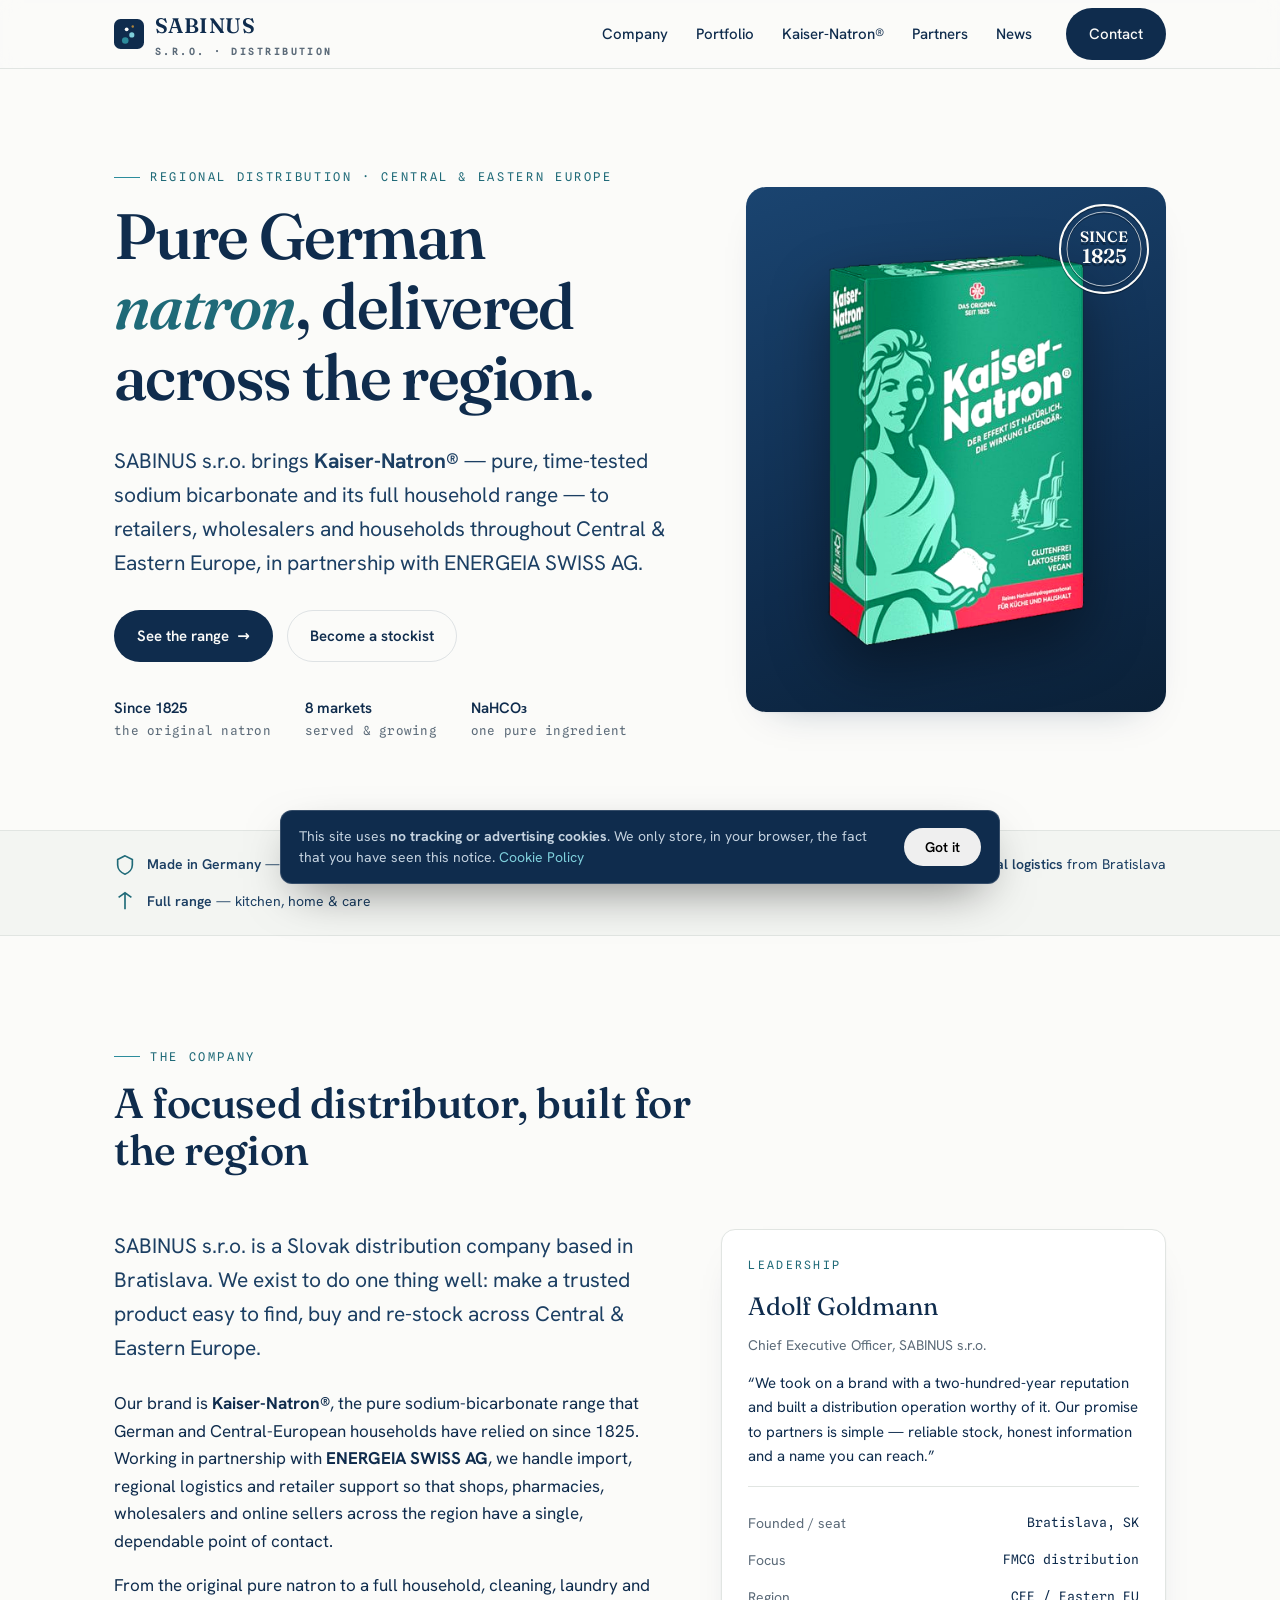
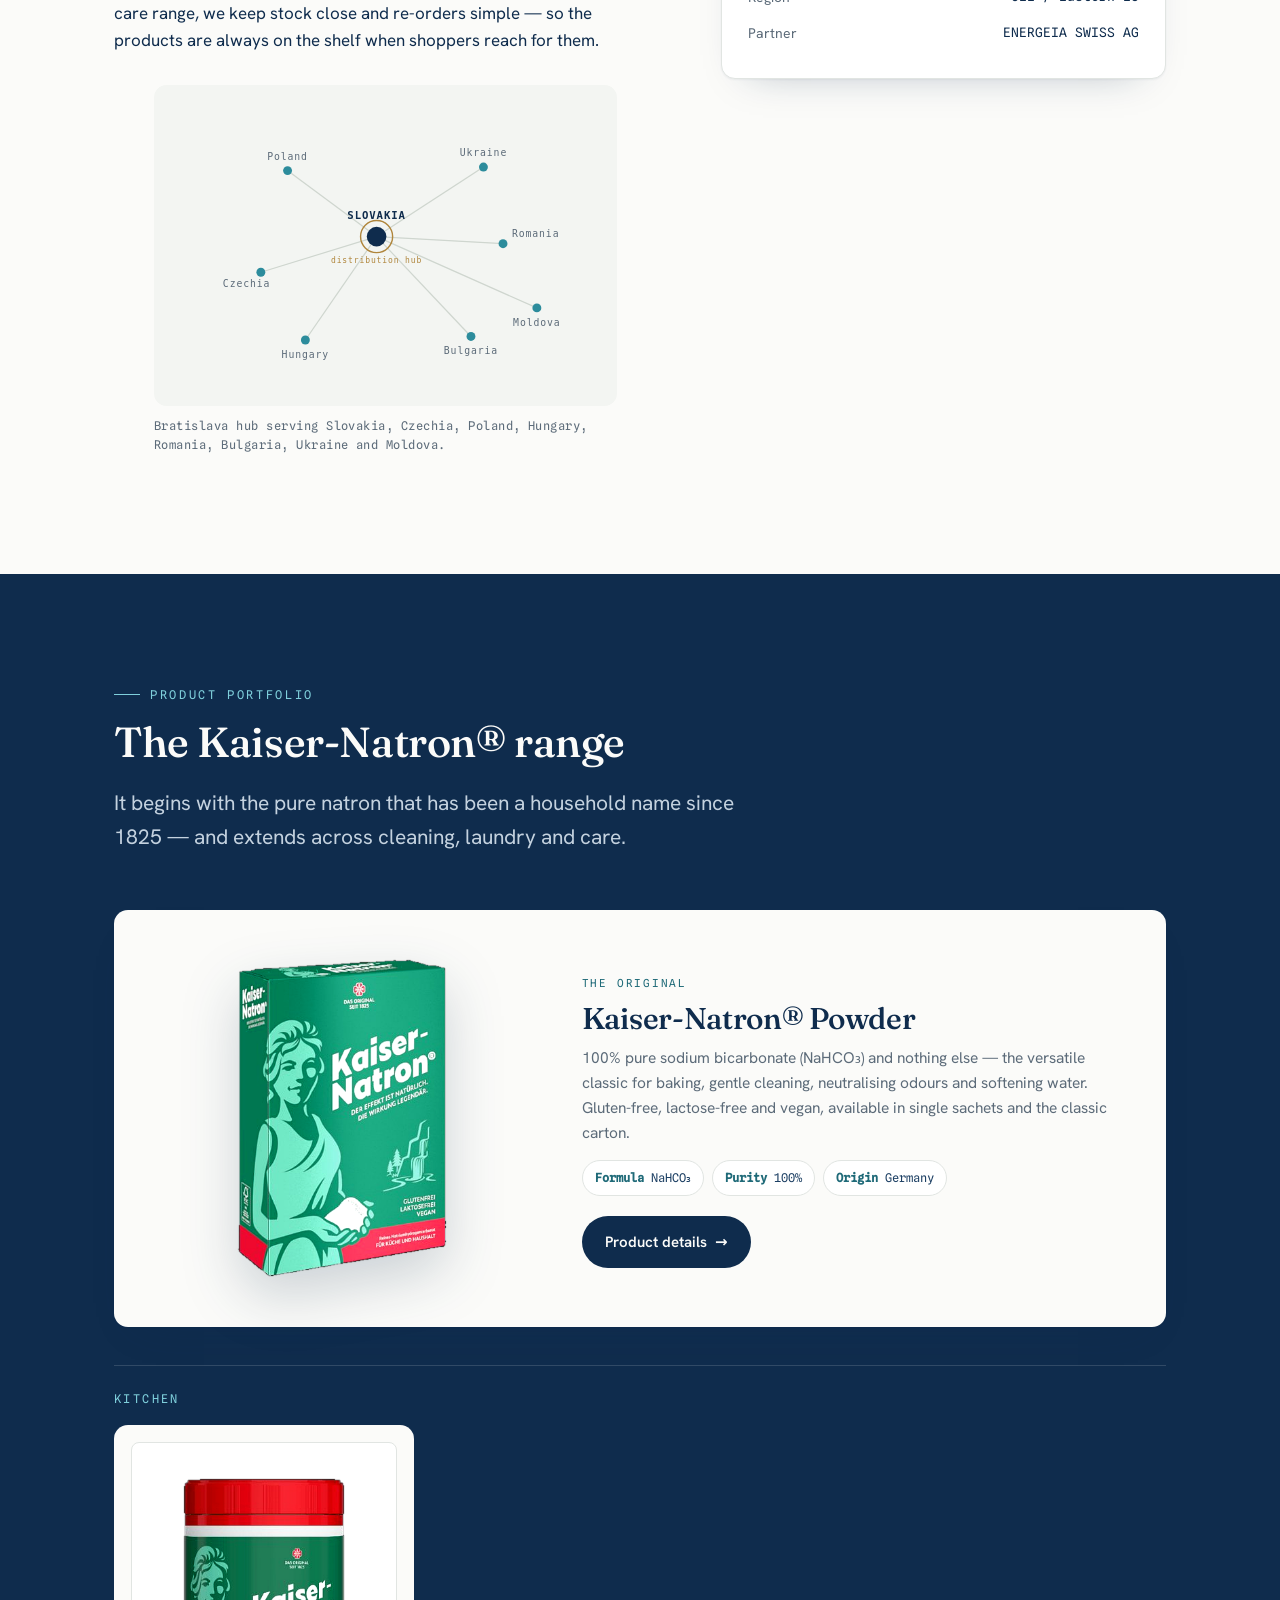
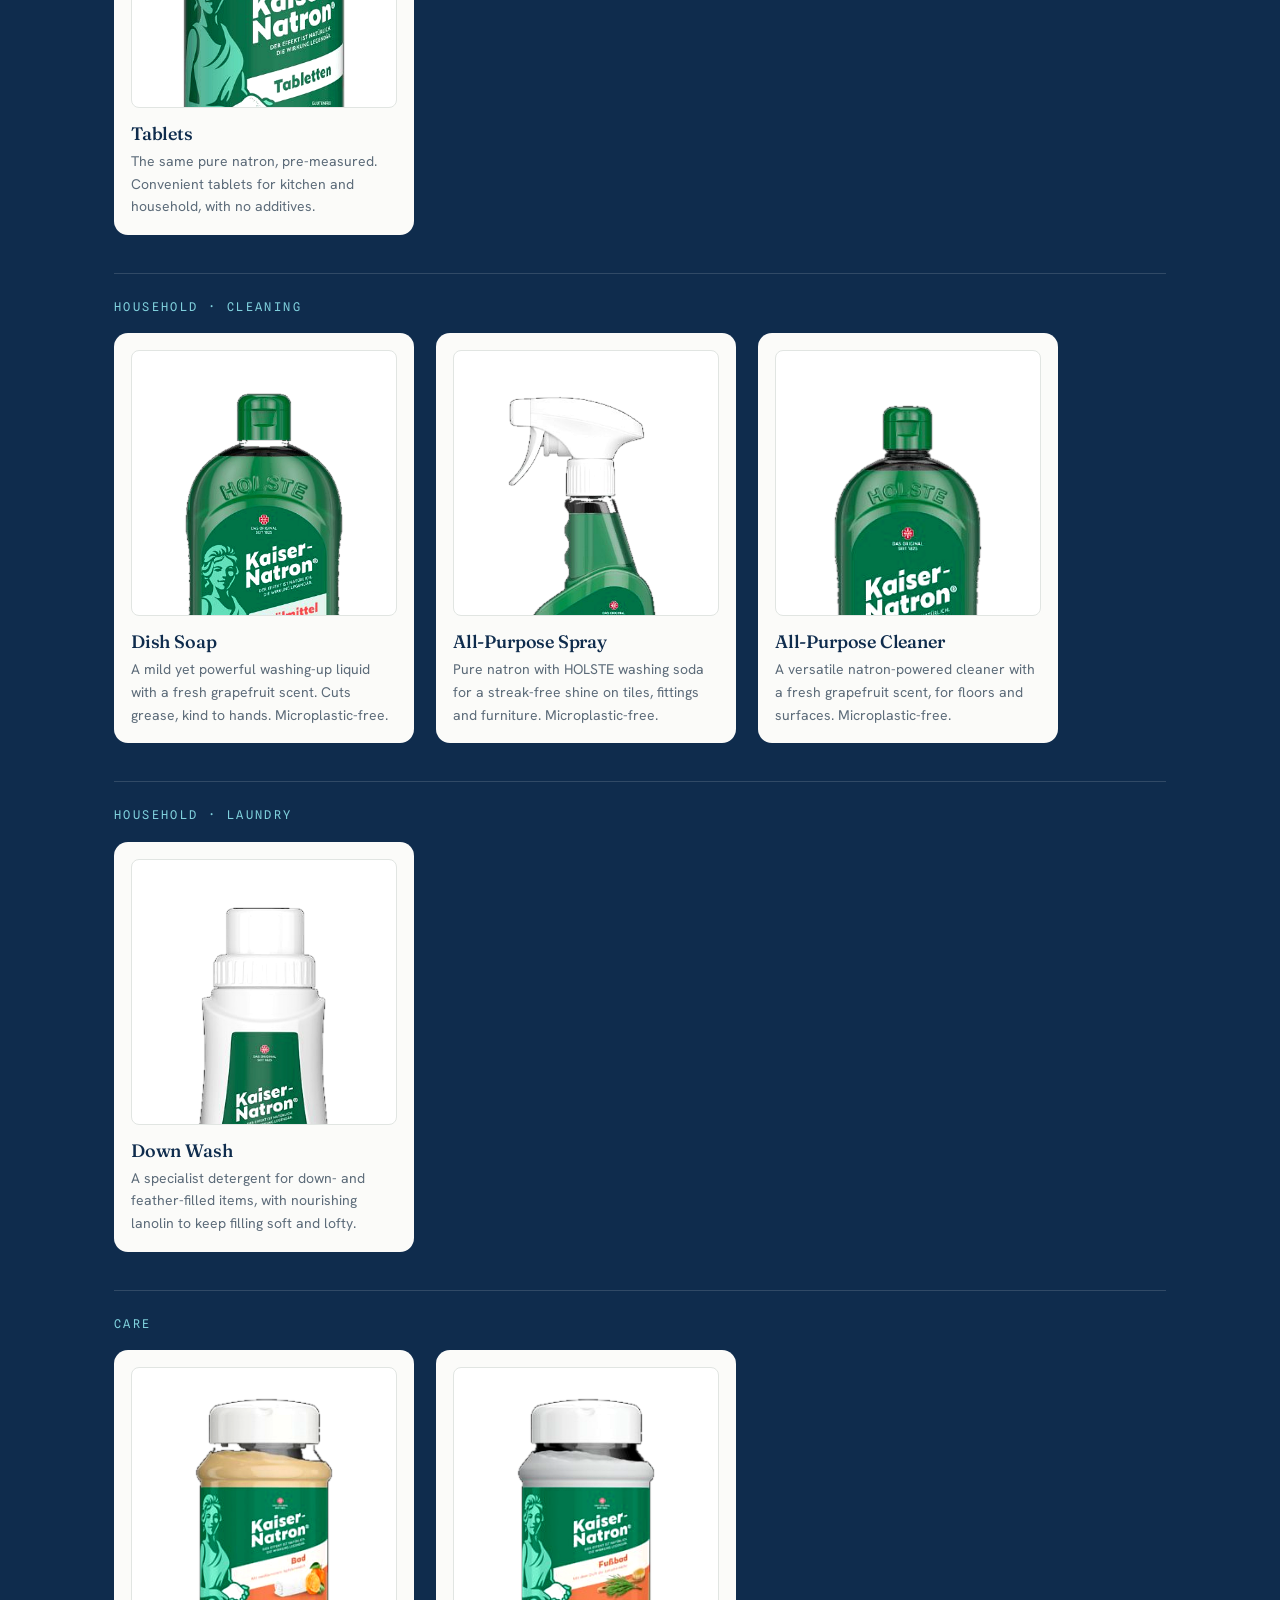
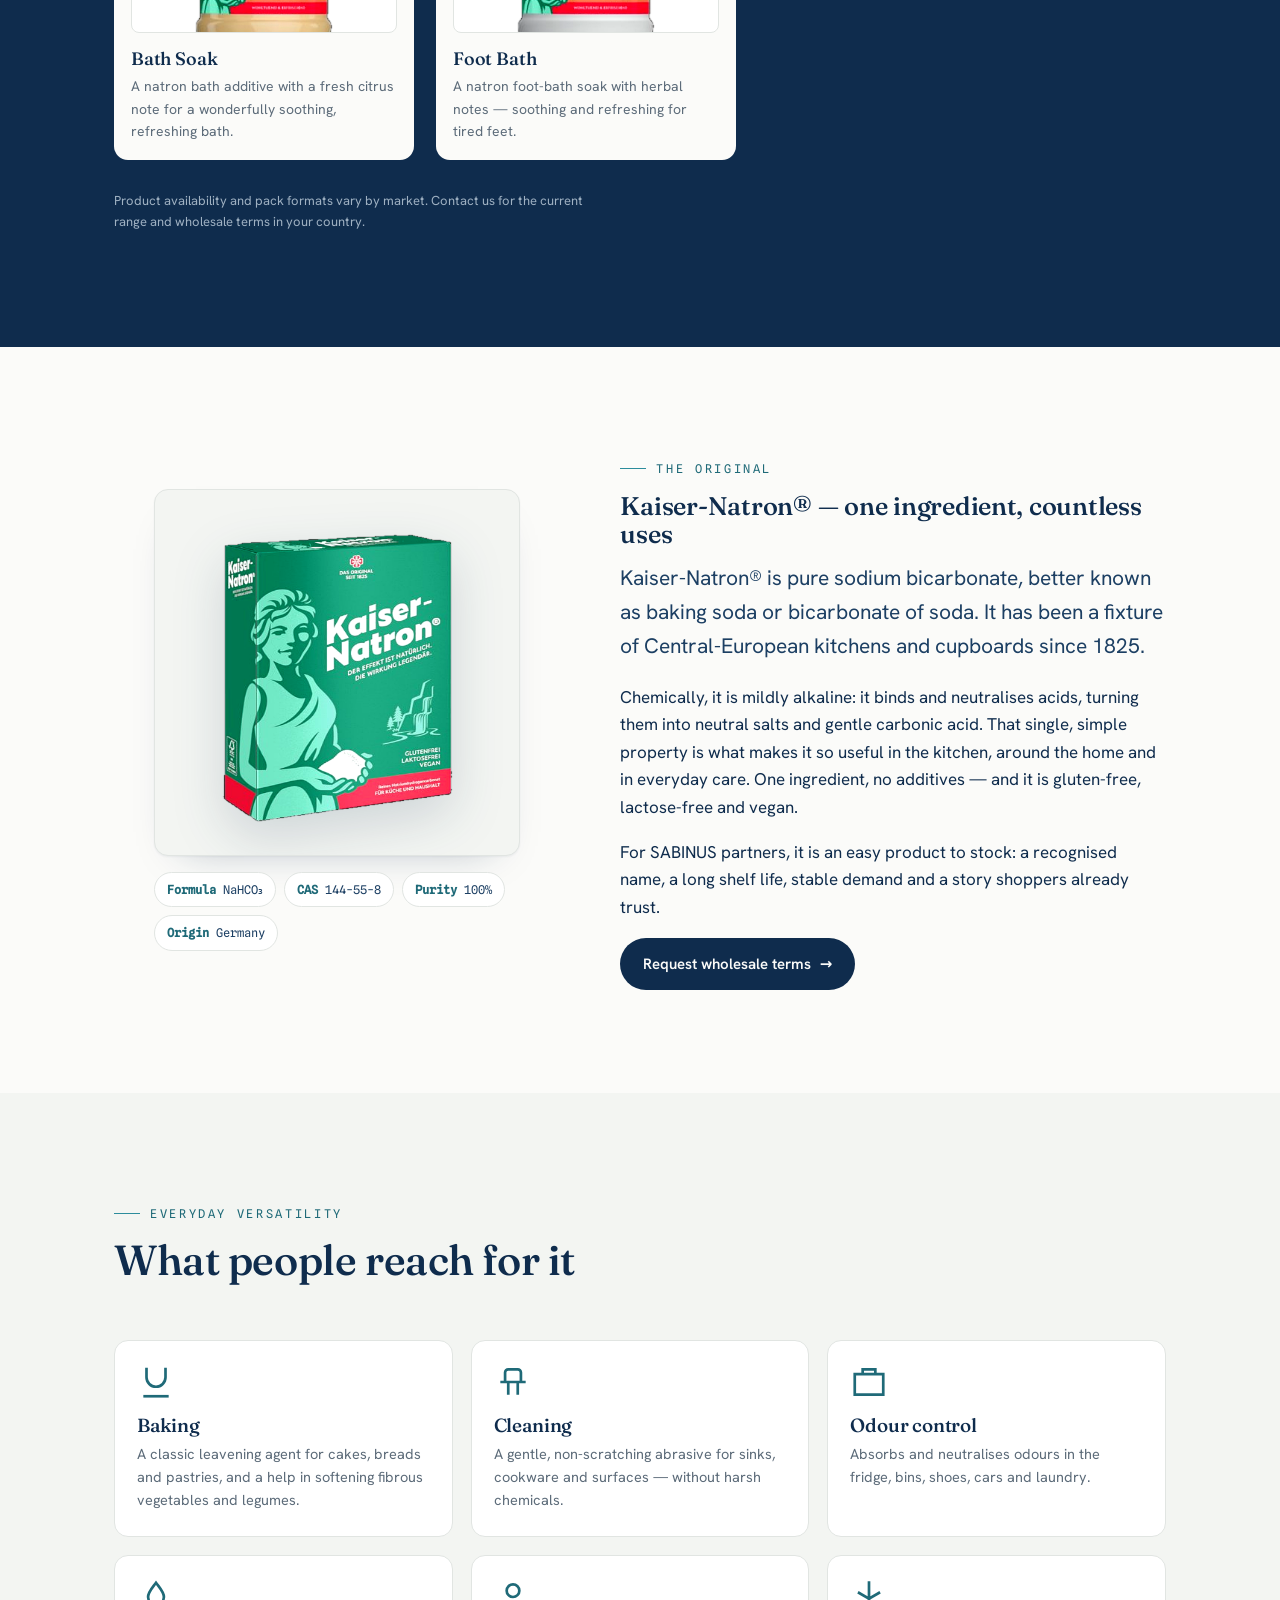
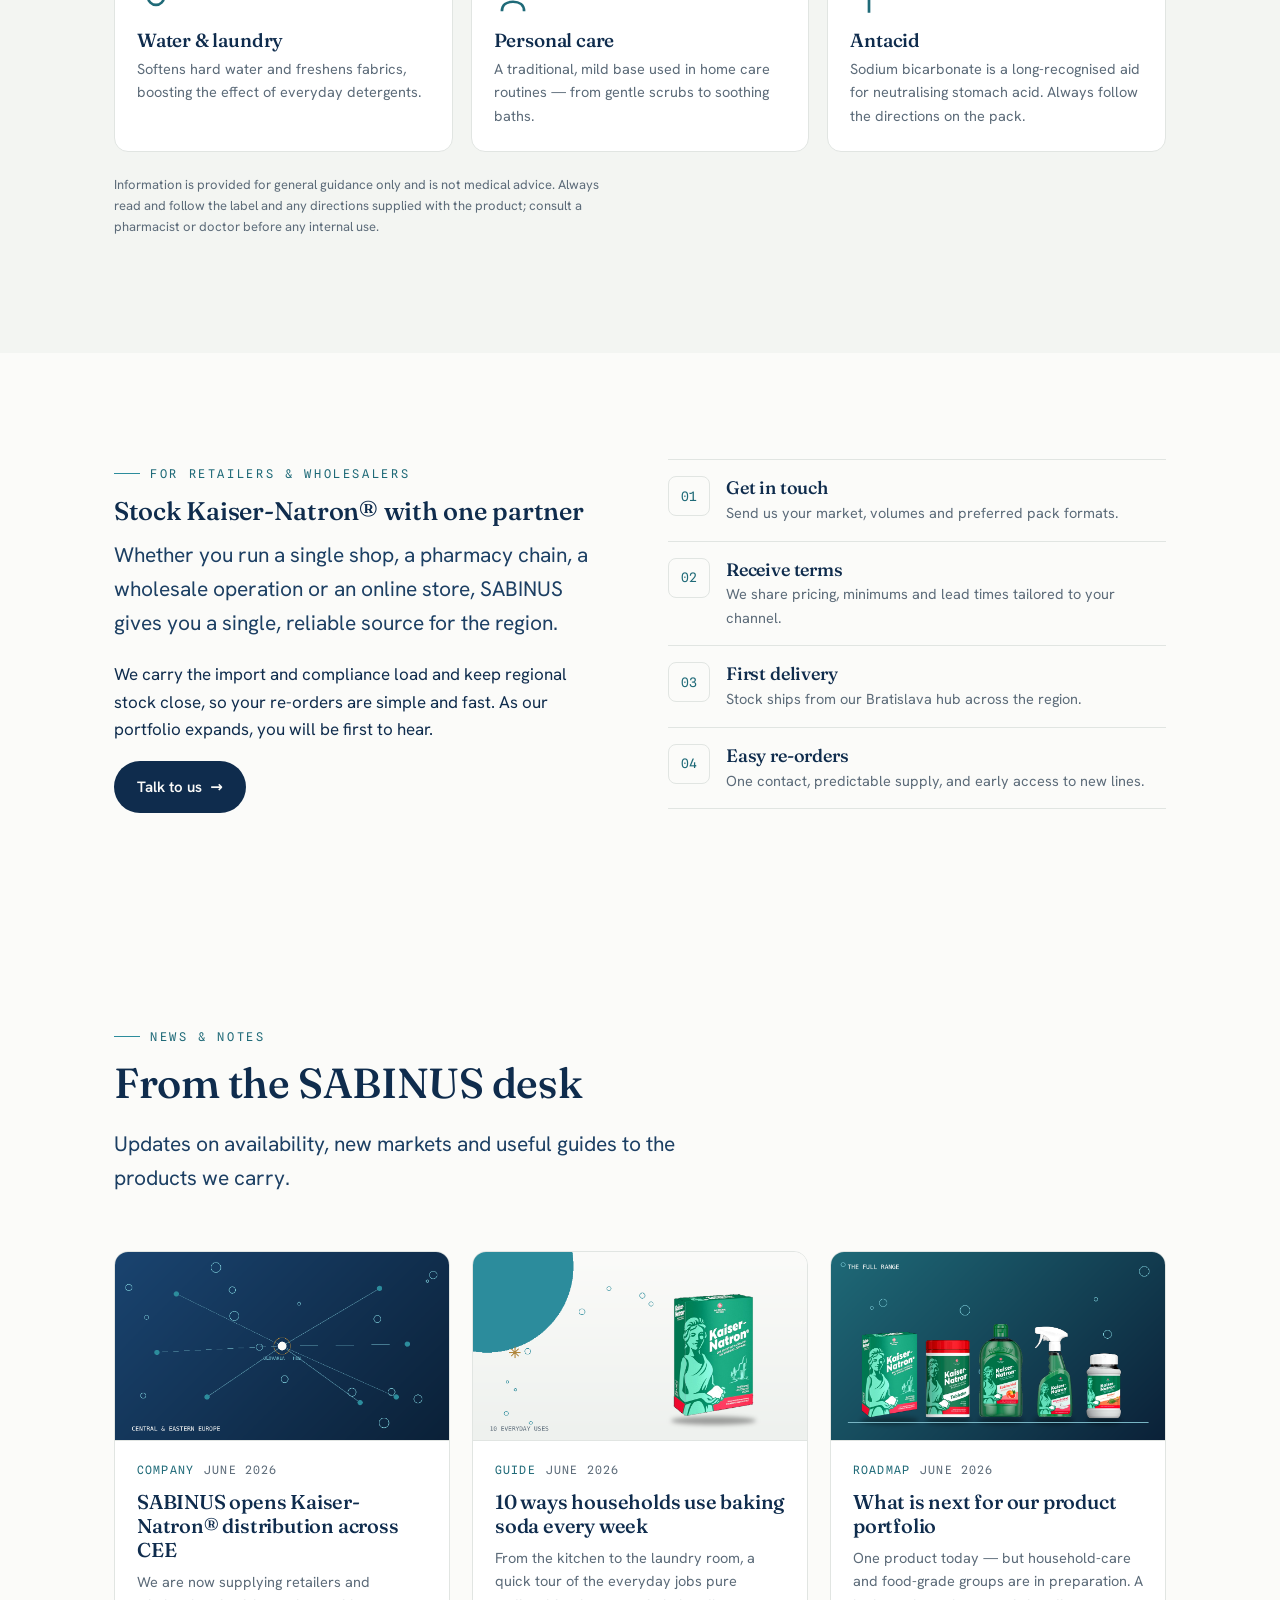
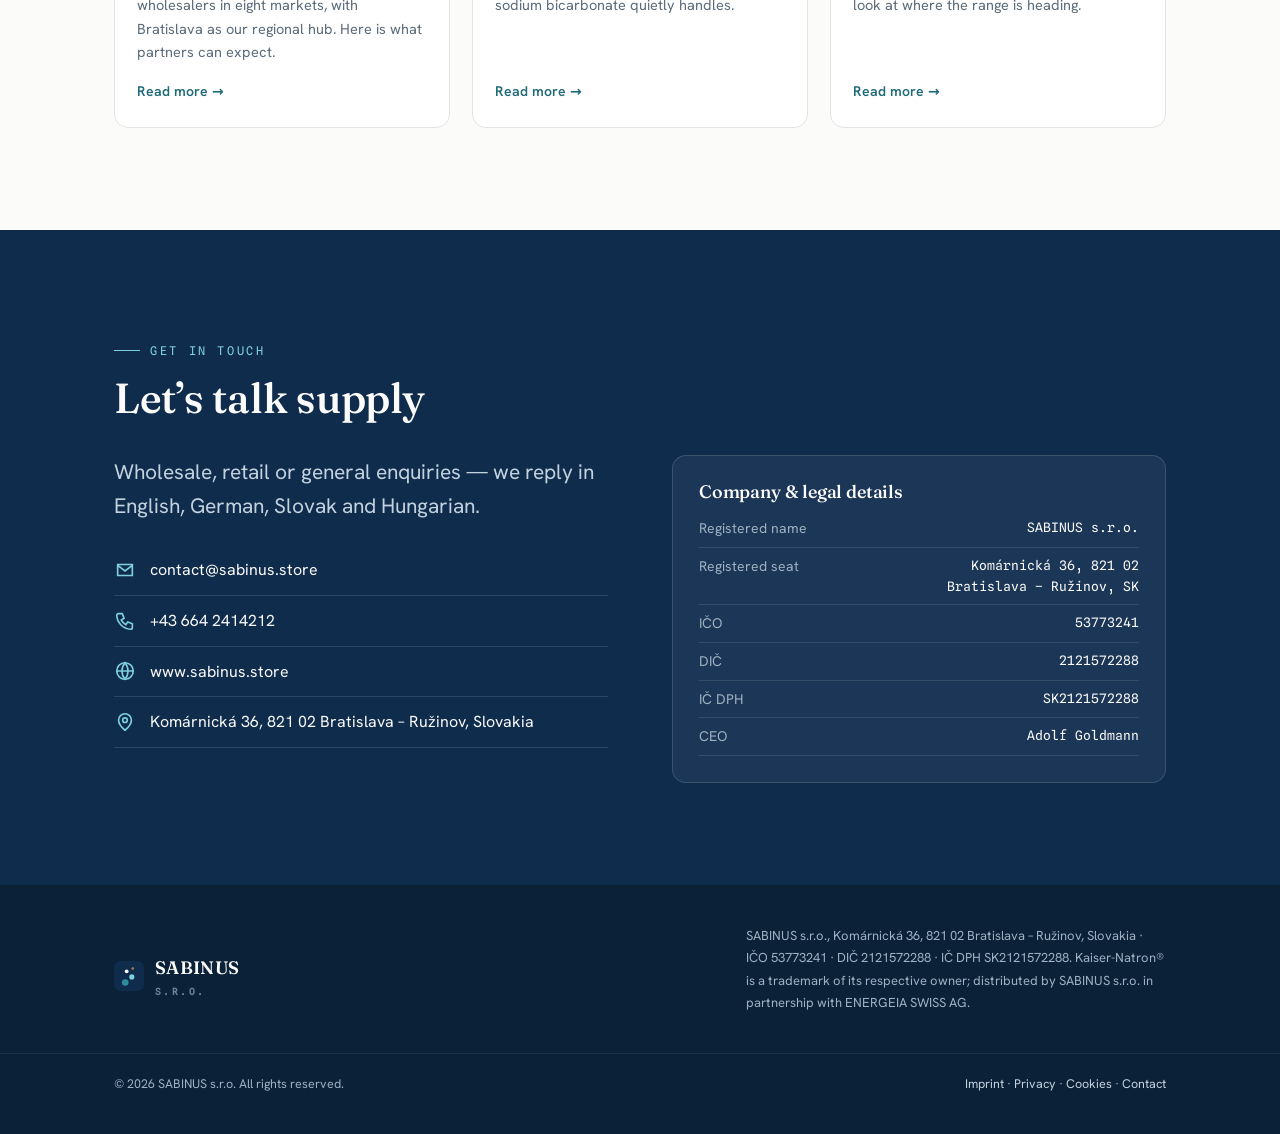
==== index.html @ 4380f875 "Add files via upload három eredeti, márkahű borító, mind 16:9-es, a ti palettátokkal és a jogtiszta " ====
<!DOCTYPE html>
<html lang="en">
<head>
  <meta charset="UTF-8" />
  <meta name="viewport" content="width=device-width, initial-scale=1.0" />

  <!-- ============ PRIMARY SEO ============ -->
  <title>SABINUS s.r.o. — Kaiser-Natron® Distributor for Central &amp; Eastern Europe</title>
  <meta name="description" content="SABINUS s.r.o. is the Central & Eastern European distributor of Kaiser-Natron® — pure German sodium bicarbonate (baking soda) and the full household, cleaning, laundry and care range. In partnership with ENERGEIA SWISS AG. Wholesale and retail enquiries welcome." />
  <meta name="keywords" content="Kaiser-Natron, Kaiser Natron, sodium bicarbonate, baking soda distributor, natron Slovakia, SABINUS, Kaiser Natron Europe, bicarbonate wholesale, natron Eastern Europe, HOLSTE" />
  <meta name="author" content="SABINUS s.r.o." />
  <meta name="robots" content="index, follow" />
  <link rel="canonical" href="https://www.sabinus.store/" />
  <meta name="theme-color" content="#0F2C4D" />

  <!-- ============ OPEN GRAPH / SOCIAL ============ -->
  <meta property="og:type" content="website" />
  <meta property="og:site_name" content="SABINUS s.r.o." />
  <meta property="og:title" content="SABINUS — Kaiser-Natron® Distribution for Central &amp; Eastern Europe" />
  <meta property="og:description" content="Pure German sodium bicarbonate, delivered across the region. Wholesale & retail enquiries welcome." />
  <meta property="og:url" content="https://www.sabinus.store/" />
  <meta property="og:image" content="https://www.sabinus.store/assets/img/og-image.png" />
  <meta property="og:image:width" content="1200" />
  <meta property="og:image:height" content="630" />
  <meta property="og:locale" content="en" />
  <meta name="twitter:card" content="summary_large_image" />
  <meta name="twitter:title" content="SABINUS — Kaiser-Natron® Distribution" />
  <meta name="twitter:description" content="Pure German sodium bicarbonate, delivered across Central & Eastern Europe." />
  <meta name="twitter:image" content="https://www.sabinus.store/assets/img/og-image.png" />

  <!-- ============ ICONS / FONTS (self-hosted — no third-party requests) ============ -->
  <link rel="icon" type="image/svg+xml" href="assets/img/favicon.svg" />
  <link rel="stylesheet" href="assets/css/fonts.css" />
  <link rel="stylesheet" href="assets/css/styles.css" />

  <!-- ============ STRUCTURED DATA ============ -->
  <script type="application/ld+json">
  {
    "@context": "https://schema.org",
    "@graph": [
      {
        "@type": "Organization",
        "@id": "https://www.sabinus.store/#org",
        "name": "SABINUS s.r.o.",
        "url": "https://www.sabinus.store/",
        "logo": "https://www.sabinus.store/assets/img/favicon.svg",
        "image": "https://www.sabinus.store/assets/img/og-image.png",
        "description": "Central & Eastern European distributor of Kaiser-Natron® pure sodium bicarbonate, in partnership with ENERGEIA SWISS AG.",
        "email": "contact@sabinus.store",
        "telephone": "+43 664 2414212",
        "vatID": "SK2121572288",
        "taxID": "2121572288",
        "identifier": { "@type": "PropertyValue", "name": "IČO", "value": "53773241" },
        "address": {
          "@type": "PostalAddress",
          "streetAddress": "Komárnická 36",
          "addressLocality": "Bratislava – Ružinov",
          "postalCode": "821 02",
          "addressCountry": "SK"
        },
        "founder": { "@type": "Person", "name": "Adolf Goldmann", "jobTitle": "Chief Executive Officer" },
        "areaServed": ["SK","CZ","PL","HU","RO","BG","UA","MD"]
      },
      {
        "@type": "WebSite",
        "@id": "https://www.sabinus.store/#website",
        "url": "https://www.sabinus.store/",
        "name": "SABINUS s.r.o.",
        "inLanguage": "en",
        "publisher": { "@id": "https://www.sabinus.store/#org" }
      },
      {
        "@type": "Product",
        "name": "Kaiser-Natron® — Pure Sodium Bicarbonate",
        "brand": { "@type": "Brand", "name": "Kaiser-Natron" },
        "category": "Sodium bicarbonate / baking soda",
        "material": "Sodium bicarbonate (NaHCO₃)",
        "countryOfOrigin": "DE",
        "description": "Pure sodium bicarbonate (baking soda) — a versatile household, baking, cleaning and personal-care ingredient, made in Germany and distributed across Central & Eastern Europe by SABINUS s.r.o.",
        "manufacturer": { "@type": "Organization", "name": "Arnold Holste Wwe. GmbH & Co. KG" }
      }
    ]
  }
  </script>
</head>

<body>
  <!-- ===================== HEADER ===================== -->
  <header class="site-header">
    <div class="wrap nav">
      <a class="brand" href="#top" aria-label="SABINUS home">
        <img class="mark" src="assets/img/favicon.svg" alt="" width="30" height="30" />
        <span>SABINUS<small>s.r.o. · distribution</small></span>
      </a>
      <button class="nav-toggle" aria-expanded="false" aria-controls="menu" aria-label="Open menu">
        <svg viewBox="0 0 24 24" fill="none" stroke-width="2" stroke-linecap="round"><path d="M3 6h18M3 12h18M3 18h18"/></svg>
      </button>
      <ul class="nav-links" id="menu">
        <li><a href="#company">Company</a></li>
        <li><a href="#portfolio">Portfolio</a></li>
        <li><a href="#product">Kaiser-Natron®</a></li>
        <li><a href="#partner">Partners</a></li>
        <li><a href="#news">News</a></li>
        <li class="nav-cta"><a class="btn btn-primary" href="#contact">Contact</a></li>
      </ul>
    </div>
  </header>

  <main id="top">
    <!-- ===================== HERO ===================== -->
    <section class="hero">
      <div class="wrap">
        <div class="hero-copy reveal">
          <p class="eyebrow">Regional distribution · Central &amp; Eastern Europe</p>
          <h1>Pure German <em>natron</em>, delivered across the region.</h1>
          <p class="lede">SABINUS s.r.o. brings <strong>Kaiser-Natron®</strong> — pure, time-tested sodium bicarbonate and its full household range — to retailers, wholesalers and households throughout Central &amp; Eastern Europe, in partnership with ENERGEIA SWISS AG.</p>
          <div class="hero-actions">
            <a class="btn btn-primary" href="#portfolio">See the range <span class="arr">→</span></a>
            <a class="btn btn-ghost" href="#partner">Become a stockist</a>
          </div>
          <div class="hero-meta">
            <div><b>Since 1825</b>the original natron</div>
            <div><b>8 markets</b>served &amp; growing</div>
            <div><b>NaHCO₃</b>one pure ingredient</div>
          </div>
        </div>

        <div class="hero-visual reveal">
          <div class="hero-card">
            <div class="bubbles" aria-hidden="true"></div>
            <img class="product-svg" src="assets/img/products/powder-box.png" alt="Kaiser-Natron® pure sodium bicarbonate powder carton" />
            <svg class="hero-seal" viewBox="0 0 92 92" aria-hidden="true">
              <!-- recessed shadow layer for an embossed look -->
              <g transform="translate(0,1.5)" opacity=".5">
                <circle cx="46" cy="46" r="44" fill="none" stroke="#06182b" stroke-width="2"/>
                <circle cx="46" cy="46" r="37" fill="none" stroke="#06182b" stroke-width="1"/>
                <text x="46" y="40" text-anchor="middle" font-family="Fraunces, serif" font-weight="600" font-size="15" fill="#06182b">SINCE</text>
                <text x="46" y="61" text-anchor="middle" font-family="Fraunces, serif" font-weight="600" font-size="20" fill="#06182b">1825</text>
              </g>
              <!-- raised white face -->
              <g>
                <circle cx="46" cy="46" r="44" fill="none" stroke="#FBFBF9" stroke-width="2"/>
                <circle cx="46" cy="46" r="37" fill="none" stroke="#FBFBF9" stroke-width="1" opacity=".7"/>
                <text x="46" y="38.5" text-anchor="middle" font-family="Fraunces, serif" font-weight="600" font-size="15" fill="#FBFBF9">SINCE</text>
                <text x="46" y="59.5" text-anchor="middle" font-family="Fraunces, serif" font-weight="600" font-size="20" fill="#FBFBF9">1825</text>
              </g>
            </svg>
          </div>
        </div>
      </div>
    </section>

    <!-- ===================== TRUST STRIP ===================== -->
    <section class="trust">
      <div class="wrap">
        <div class="item"><svg viewBox="0 0 24 24" fill="none" stroke="currentColor" stroke-width="1.8"><path d="M12 2 4 6v6c0 4.4 3.4 8.5 8 10 4.6-1.5 8-5.6 8-10V6l-8-4Z"/></svg><span><b>Made in Germany</b> — pure sodium bicarbonate</span></div>
        <div class="item"><svg viewBox="0 0 24 24" fill="none" stroke="currentColor" stroke-width="1.8"><circle cx="12" cy="12" r="9"/><path d="M8 12l3 3 5-6"/></svg><span><b>ENERGEIA SWISS AG</b> partner</span></div>
        <div class="item"><svg viewBox="0 0 24 24" fill="none" stroke="currentColor" stroke-width="1.8"><path d="M3 7h13l4 4v6h-3"/><circle cx="7" cy="18" r="2"/><circle cx="17" cy="18" r="2"/></svg><span><b>Regional logistics</b> from Bratislava</span></div>
        <div class="item"><svg viewBox="0 0 24 24" fill="none" stroke="currentColor" stroke-width="1.8"><path d="M12 3v18M5 8l7-5 7 5"/></svg><span><b>Full range</b> — kitchen, home &amp; care</span></div>
      </div>
    </section>

    <!-- ===================== COMPANY ===================== -->
    <section class="section about" id="company">
      <div class="wrap">
        <div class="sec-head reveal">
          <p class="eyebrow">The company</p>
          <h2>A focused distributor, built for the region</h2>
        </div>
        <div class="grid">
          <div class="reveal">
            <p class="lede">SABINUS s.r.o. is a Slovak distribution company based in Bratislava. We exist to do one thing well: make a trusted product easy to find, buy and re-stock across Central &amp; Eastern Europe.</p>
            <p>Our brand is <strong>Kaiser-Natron®</strong>, the pure sodium-bicarbonate range that German and Central-European households have relied on since 1825. Working in partnership with <strong>ENERGEIA SWISS AG</strong>, we handle import, regional logistics and retailer support so that shops, pharmacies, wholesalers and online sellers across the region have a single, dependable point of contact.</p>
            <p>From the original pure natron to a full household, cleaning, laundry and care range, we keep stock close and re-orders simple — so the products are always on the shelf when shoppers reach for them.</p>

            <figure class="region">
              <img src="assets/img/region-map.svg" alt="Distribution network across Central & Eastern Europe with Slovakia as the hub" loading="lazy" />
              <figcaption>Bratislava hub serving Slovakia, Czechia, Poland, Hungary, Romania, Bulgaria, Ukraine and Moldova.</figcaption>
            </figure>
          </div>

          <aside class="ceo-card reveal">
            <p class="role">Leadership</p>
            <p class="name">Adolf Goldmann</p>
            <p class="muted" style="margin-top:-6px;font-size:14px;">Chief Executive Officer, SABINUS s.r.o.</p>
            <p style="font-size:15px;">“We took on a brand with a two-hundred-year reputation and built a distribution operation worthy of it. Our promise to partners is simple — reliable stock, honest information and a name you can reach.”</p>
            <hr />
            <div class="factline"><span>Founded / seat</span><span>Bratislava, SK</span></div>
            <div class="factline"><span>Focus</span><span>FMCG distribution</span></div>
            <div class="factline"><span>Region</span><span>CEE / Eastern EU</span></div>
            <div class="factline"><span>Partner</span><span>ENERGEIA SWISS AG</span></div>
          </aside>
        </div>
      </div>
    </section>

    <!-- ===================== PORTFOLIO ===================== -->
    <section class="section portfolio" id="portfolio">
      <div class="wrap">
        <div class="sec-head reveal">
          <p class="eyebrow">Product portfolio</p>
          <h2>The Kaiser-Natron® range</h2>
          <p class="lede">It begins with the pure natron that has been a household name since 1825 — and extends across cleaning, laundry and care.</p>
        </div>

        <!-- Featured: powder -->
        <article class="feature reveal">
          <div class="feature-img"><img src="assets/img/products/powder-box.png" alt="Kaiser-Natron® pure sodium bicarbonate powder carton" loading="lazy"></div>
          <div class="feature-copy">
            <span class="tag">The original</span>
            <h3>Kaiser-Natron® Powder</h3>
            <p>100% pure sodium bicarbonate (NaHCO₃) and nothing else — the versatile classic for baking, gentle cleaning, neutralising odours and softening water. Gluten-free, lactose-free and vegan, available in single sachets and the classic carton.</p>
            <div class="databar">
              <span class="chip"><b>Formula</b> NaHCO₃</span>
              <span class="chip"><b>Purity</b> 100%</span>
              <span class="chip"><b>Origin</b> Germany</span>
            </div>
            <a class="btn btn-primary" href="#product">Product details <span class="arr">→</span></a>
          </div>
        </article>

        <!-- Category: Kitchen -->
        <div class="cat-head reveal"><span class="cat-label">Kitchen</span></div>
        <div class="cards">
          <article class="pcard live reveal">
            <div class="thumb"><img src="assets/img/products/tablets.png" alt="Kaiser-Natron® Tablets" loading="lazy"></div>
            <h3>Tablets</h3>
            <p>The same pure natron, pre-measured. Convenient tablets for kitchen and household, with no additives.</p>
          </article>
        </div>

        <!-- Category: Cleaning -->
        <div class="cat-head reveal"><span class="cat-label">Household · Cleaning</span></div>
        <div class="cards">
          <article class="pcard live reveal">
            <div class="thumb"><img src="assets/img/products/dish-soap.png" alt="Kaiser-Natron® Dish Soap" loading="lazy"></div>
            <h3>Dish Soap</h3>
            <p>A mild yet powerful washing-up liquid with a fresh grapefruit scent. Cuts grease, kind to hands. Microplastic-free.</p>
          </article>
          <article class="pcard live reveal">
            <div class="thumb"><img src="assets/img/products/all-purpose-spray.png" alt="Kaiser-Natron® All-Purpose Spray" loading="lazy"></div>
            <h3>All-Purpose Spray</h3>
            <p>Pure natron with HOLSTE washing soda for a streak-free shine on tiles, fittings and furniture. Microplastic-free.</p>
          </article>
          <article class="pcard live reveal">
            <div class="thumb"><img src="assets/img/products/all-purpose-cleaner.png" alt="Kaiser-Natron® All-Purpose Cleaner" loading="lazy"></div>
            <h3>All-Purpose Cleaner</h3>
            <p>A versatile natron-powered cleaner with a fresh grapefruit scent, for floors and surfaces. Microplastic-free.</p>
          </article>
        </div>

        <!-- Category: Laundry -->
        <div class="cat-head reveal"><span class="cat-label">Household · Laundry</span></div>
        <div class="cards">
          <article class="pcard live reveal">
            <div class="thumb"><img src="assets/img/products/down-wash.png" alt="Kaiser-Natron® Down Wash" loading="lazy"></div>
            <h3>Down Wash</h3>
            <p>A specialist detergent for down- and feather-filled items, with nourishing lanolin to keep filling soft and lofty.</p>
          </article>
        </div>

        <!-- Category: Care -->
        <div class="cat-head reveal"><span class="cat-label">Care</span></div>
        <div class="cards">
          <article class="pcard live reveal">
            <div class="thumb"><img src="assets/img/products/bath-soak.png" alt="Kaiser-Natron® Bath Soak" loading="lazy"></div>
            <h3>Bath Soak</h3>
            <p>A natron bath additive with a fresh citrus note for a wonderfully soothing, refreshing bath.</p>
          </article>
          <article class="pcard live reveal">
            <div class="thumb"><img src="assets/img/products/foot-bath.png" alt="Kaiser-Natron® Foot Bath" loading="lazy"></div>
            <h3>Foot Bath</h3>
            <p>A natron foot-bath soak with herbal notes — soothing and refreshing for tired feet.</p>
          </article>
        </div>

        <p class="note" style="color:#9fb1c2;margin-top:30px">Product availability and pack formats vary by market. Contact us for the current range and wholesale terms in your country.</p>
      </div>
    </section>

    <!-- ===================== PRODUCT DEEP DIVE ===================== -->
    <section class="section product" id="product">
      <div class="wrap">
        <div class="grid">
          <figure class="product-figure reveal">
            <div class="frame"><img src="assets/img/products/powder-box.png" alt="Kaiser-Natron® pure sodium bicarbonate" loading="lazy" style="width:70%"></div>
            <div class="databar">
              <span class="chip"><b>Formula</b> NaHCO₃</span>
              <span class="chip"><b>CAS</b> 144-55-8</span>
              <span class="chip"><b>Purity</b> 100%</span>
              <span class="chip"><b>Origin</b> Germany</span>
            </div>
          </figure>

          <div class="reveal">
            <p class="eyebrow">The original</p>
            <h2>Kaiser-Natron® — one ingredient, countless uses</h2>
            <p class="lede">Kaiser-Natron® is pure sodium bicarbonate, better known as baking soda or bicarbonate of soda. It has been a fixture of Central-European kitchens and cupboards since 1825.</p>
            <p>Chemically, it is mildly alkaline: it binds and neutralises acids, turning them into neutral salts and gentle carbonic acid. That single, simple property is what makes it so useful in the kitchen, around the home and in everyday care. One ingredient, no additives — and it is gluten-free, lactose-free and vegan.</p>
            <p>For SABINUS partners, it is an easy product to stock: a recognised name, a long shelf life, stable demand and a story shoppers already trust.</p>
            <a class="btn btn-primary" href="#contact">Request wholesale terms <span class="arr">→</span></a>
          </div>
        </div>
      </div>
    </section>

    <!-- ===================== USES ===================== -->
    <section class="section uses">
      <div class="wrap">
        <div class="sec-head reveal">
          <p class="eyebrow">Everyday versatility</p>
          <h2>What people reach for it</h2>
        </div>
        <div class="use-grid">
          <div class="use reveal"><svg class="ico" viewBox="0 0 24 24" fill="none" stroke="currentColor" stroke-width="1.7"><path d="M6 3v6a6 6 0 0 0 12 0V3"/><path d="M4 21h16"/></svg><h3>Baking</h3><p>A classic leavening agent for cakes, breads and pastries, and a help in softening fibrous vegetables and legumes.</p></div>
          <div class="use reveal"><svg class="ico" viewBox="0 0 24 24" fill="none" stroke="currentColor" stroke-width="1.7"><path d="M4 12h16M7 12V6a2 2 0 0 1 2-2h6a2 2 0 0 1 2 2v6M9 12v8M15 12v8"/></svg><h3>Cleaning</h3><p>A gentle, non-scratching abrasive for sinks, cookware and surfaces — without harsh chemicals.</p></div>
          <div class="use reveal"><svg class="ico" viewBox="0 0 24 24" fill="none" stroke="currentColor" stroke-width="1.7"><path d="M3 7h18v13H3zM8 7V4h8v3"/></svg><h3>Odour control</h3><p>Absorbs and neutralises odours in the fridge, bins, shoes, cars and laundry.</p></div>
          <div class="use reveal"><svg class="ico" viewBox="0 0 24 24" fill="none" stroke="currentColor" stroke-width="1.7"><path d="M12 3c3 4 5 6 5 9a5 5 0 0 1-10 0c0-3 2-5 5-9Z"/></svg><h3>Water &amp; laundry</h3><p>Softens hard water and freshens fabrics, boosting the effect of everyday detergents.</p></div>
          <div class="use reveal"><svg class="ico" viewBox="0 0 24 24" fill="none" stroke="currentColor" stroke-width="1.7"><circle cx="12" cy="8" r="4"/><path d="M5 21c0-4 3-6 7-6s7 2 7 6"/></svg><h3>Personal care</h3><p>A traditional, mild base used in home care routines — from gentle scrubs to soothing baths.</p></div>
          <div class="use reveal"><svg class="ico" viewBox="0 0 24 24" fill="none" stroke="currentColor" stroke-width="1.7"><path d="M12 2v20M5 9l7 4 7-4"/></svg><h3>Antacid</h3><p>Sodium bicarbonate is a long-recognised aid for neutralising stomach acid. Always follow the directions on the pack.</p></div>
        </div>
        <p class="note">Information is provided for general guidance only and is not medical advice. Always read and follow the label and any directions supplied with the product; consult a pharmacist or doctor before any internal use.</p>
      </div>
    </section>

    <!-- ===================== PARTNERS / DISTRIBUTION ===================== -->
    <section class="section distrib" id="partner">
      <div class="wrap">
        <div class="grid">
          <div class="reveal">
            <p class="eyebrow">For retailers &amp; wholesalers</p>
            <h2>Stock Kaiser-Natron® with one partner</h2>
            <p class="lede">Whether you run a single shop, a pharmacy chain, a wholesale operation or an online store, SABINUS gives you a single, reliable source for the region.</p>
            <p>We carry the import and compliance load and keep regional stock close, so your re-orders are simple and fast. As our portfolio expands, you will be first to hear.</p>
            <a class="btn btn-primary" href="#contact">Talk to us <span class="arr">→</span></a>
          </div>
          <ol class="steps reveal">
            <li><div><h3>Get in touch</h3><p>Send us your market, volumes and preferred pack formats.</p></div></li>
            <li><div><h3>Receive terms</h3><p>We share pricing, minimums and lead times tailored to your channel.</p></div></li>
            <li><div><h3>First delivery</h3><p>Stock ships from our Bratislava hub across the region.</p></div></li>
            <li><div><h3>Easy re-orders</h3><p>One contact, predictable supply, and early access to new lines.</p></div></li>
          </ol>
        </div>
      </div>
    </section>

    <!-- ===================== NEWS / BLOG ===================== -->
    <section class="section news" id="news">
      <div class="wrap">
        <div class="sec-head reveal">
          <p class="eyebrow">News &amp; notes</p>
          <h2>From the SABINUS desk</h2>
          <p class="lede">Updates on availability, new markets and useful guides to the products we carry.</p>
        </div>
        <div class="news-grid">
          <article class="post reveal">
            <div class="cover"><img src="assets/img/news/news-distribution.png" alt="SABINUS regional distribution network across Central & Eastern Europe" loading="lazy"></div>
            <div class="body">
              <div class="meta"><span class="cat">Company</span><span>June 2026</span></div>
              <h3>SABINUS opens Kaiser-Natron® distribution across CEE</h3>
              <p>We are now supplying retailers and wholesalers in eight markets, with Bratislava as our regional hub. Here is what partners can expect.</p>
              <a class="more" href="#contact">Read more →</a>
            </div>
          </article>
          <article class="post reveal">
            <div class="cover"><img src="assets/img/news/news-uses.png" alt="Kaiser-Natron® pure sodium bicarbonate for everyday household uses" loading="lazy"></div>
            <div class="body">
              <div class="meta"><span class="cat">Guide</span><span>June 2026</span></div>
              <h3>10 ways households use baking soda every week</h3>
              <p>From the kitchen to the laundry room, a quick tour of the everyday jobs pure sodium bicarbonate quietly handles.</p>
              <a class="more" href="#product">Read more →</a>
            </div>
          </article>
          <article class="post reveal">
            <div class="cover"><img src="assets/img/news/news-roadmap.png" alt="The full Kaiser-Natron® product range" loading="lazy"></div>
            <div class="body">
              <div class="meta"><span class="cat">Roadmap</span><span>June 2026</span></div>
              <h3>What is next for our product portfolio</h3>
              <p>One product today — but household-care and food-grade groups are in preparation. A look at where the range is heading.</p>
              <a class="more" href="#portfolio">Read more →</a>
            </div>
          </article>
        </div>
      </div>
    </section>

    <!-- ===================== CONTACT ===================== -->
    <section class="section contact" id="contact">
      <div class="wrap">
        <div class="sec-head reveal" style="margin-bottom:34px">
          <p class="eyebrow">Get in touch</p>
          <h2>Let’s talk supply</h2>
        </div>
        <div class="grid">
          <div class="reveal">
            <p class="lede">Wholesale, retail or general enquiries — we reply in English, German, Slovak and Hungarian.</p>
            <ul class="contact-list">
              <li><svg viewBox="0 0 24 24" fill="none" stroke="currentColor" stroke-width="1.8"><path d="M4 6h16v12H4zM4 7l8 6 8-6"/></svg><a href="mailto:contact@sabinus.store">contact@sabinus.store</a></li>
              <li><svg viewBox="0 0 24 24" fill="none" stroke="currentColor" stroke-width="1.8"><path d="M5 4h4l2 5-3 2a12 12 0 0 0 5 5l2-3 5 2v4a2 2 0 0 1-2 2A16 16 0 0 1 3 6a2 2 0 0 1 2-2Z"/></svg><a href="tel:+436642414212">+43 664 2414212</a></li>
              <li><svg viewBox="0 0 24 24" fill="none" stroke="currentColor" stroke-width="1.8"><circle cx="12" cy="12" r="9"/><path d="M3 12h18M12 3a14 14 0 0 1 0 18 14 14 0 0 1 0-18Z"/></svg><a href="https://www.sabinus.store">www.sabinus.store</a></li>
              <li><svg viewBox="0 0 24 24" fill="none" stroke="currentColor" stroke-width="1.8"><path d="M12 21s7-6 7-11a7 7 0 0 0-14 0c0 5 7 11 7 11Z"/><circle cx="12" cy="10" r="2.5"/></svg><span>Komárnická 36, 821 02 Bratislava – Ružinov, Slovakia</span></li>
            </ul>
          </div>

          <aside class="legal-card reveal">
            <h3>Company &amp; legal details</h3>
            <div class="factline"><span>Registered name</span><span>SABINUS s.r.o.</span></div>
            <div class="factline"><span>Registered seat</span><span>Komárnická 36, 821 02<br>Bratislava – Ružinov, SK</span></div>
            <div class="factline"><span>IČO</span><span>53773241</span></div>
            <div class="factline"><span>DIČ</span><span>2121572288</span></div>
            <div class="factline"><span>IČ DPH</span><span>SK2121572288</span></div>
            <div class="factline"><span>CEO</span><span>Adolf Goldmann</span></div>
          </aside>
        </div>
      </div>
    </section>
  </main>

  <!-- ===================== FOOTER ===================== -->
  <footer class="site-footer">
    <div class="wrap">
      <a class="brand" href="#top"><img class="mark" src="assets/img/favicon.svg" alt="" width="28" height="28"><span>SABINUS<small>s.r.o.</small></span></a>
      <p class="legal">SABINUS s.r.o., Komárnická 36, 821 02 Bratislava – Ružinov, Slovakia · IČO 53773241 · DIČ 2121572288 · IČ DPH SK2121572288. Kaiser-Natron® is a trademark of its respective owner; distributed by SABINUS s.r.o. in partnership with ENERGEIA SWISS AG.</p>
    </div>
    <div class="foot-bottom">
      <div class="wrap">
        <span>© <span id="year">2026</span> SABINUS s.r.o. All rights reserved.</span>
        <span><a href="impressum.html">Imprint</a> · <a href="privacy.html">Privacy</a> · <a href="cookies.html">Cookies</a> · <a href="#contact">Contact</a></span>
      </div>
    </div>
  </footer>

  <script src="assets/js/main.js"></script>
</body>
</html>
---- assets/css/fonts.css ----
/* vietnamese */
@font-face {
  font-family: 'Fraunces';
  font-style: italic;
  font-weight: 400 600;
  font-display: swap;
  src: url(../fonts/kn-font-2.woff2) format('woff2');
  unicode-range: U+0102-0103, U+0110-0111, U+0128-0129, U+0168-0169, U+01A0-01A1, U+01AF-01B0, U+0300-0301, U+0303-0304, U+0308-0309, U+0323, U+0329, U+1EA0-1EF9, U+20AB;
}
/* latin-ext */
@font-face {
  font-family: 'Fraunces';
  font-style: italic;
  font-weight: 400 600;
  font-display: swap;
  src: url(../fonts/kn-font-1.woff2) format('woff2');
  unicode-range: U+0100-02BA, U+02BD-02C5, U+02C7-02CC, U+02CE-02D7, U+02DD-02FF, U+0304, U+0308, U+0329, U+1D00-1DBF, U+1E00-1E9F, U+1EF2-1EFF, U+2020, U+20A0-20AB, U+20AD-20C0, U+2113, U+2C60-2C7F, U+A720-A7FF;
}
/* latin */
@font-face {
  font-family: 'Fraunces';
  font-style: italic;
  font-weight: 400 600;
  font-display: swap;
  src: url(../fonts/kn-font-3.woff2) format('woff2');
  unicode-range: U+0000-00FF, U+0131, U+0152-0153, U+02BB-02BC, U+02C6, U+02DA, U+02DC, U+0304, U+0308, U+0329, U+2000-206F, U+20AC, U+2122, U+2191, U+2193, U+2212, U+2215, U+FEFF, U+FFFD;
}
/* vietnamese */
@font-face {
  font-family: 'Fraunces';
  font-style: normal;
  font-weight: 400 600;
  font-display: swap;
  src: url(../fonts/kn-font-5.woff2) format('woff2');
  unicode-range: U+0102-0103, U+0110-0111, U+0128-0129, U+0168-0169, U+01A0-01A1, U+01AF-01B0, U+0300-0301, U+0303-0304, U+0308-0309, U+0323, U+0329, U+1EA0-1EF9, U+20AB;
}
/* latin-ext */
@font-face {
  font-family: 'Fraunces';
  font-style: normal;
  font-weight: 400 600;
  font-display: swap;
  src: url(../fonts/kn-font-6.woff2) format('woff2');
  unicode-range: U+0100-02BA, U+02BD-02C5, U+02C7-02CC, U+02CE-02D7, U+02DD-02FF, U+0304, U+0308, U+0329, U+1D00-1DBF, U+1E00-1E9F, U+1EF2-1EFF, U+2020, U+20A0-20AB, U+20AD-20C0, U+2113, U+2C60-2C7F, U+A720-A7FF;
}
/* latin */
@font-face {
  font-family: 'Fraunces';
  font-style: normal;
  font-weight: 400 600;
  font-display: swap;
  src: url(../fonts/kn-font-4.woff2) format('woff2');
  unicode-range: U+0000-00FF, U+0131, U+0152-0153, U+02BB-02BC, U+02C6, U+02DA, U+02DC, U+0304, U+0308, U+0329, U+2000-206F, U+20AC, U+2122, U+2191, U+2193, U+2212, U+2215, U+FEFF, U+FFFD;
}
/* cyrillic-ext */
@font-face {
  font-family: 'Hanken Grotesk';
  font-style: normal;
  font-weight: 400;
  font-display: swap;
  src: url(../fonts/kn-font-7.woff2) format('woff2');
  unicode-range: U+0460-052F, U+1C80-1C8A, U+20B4, U+2DE0-2DFF, U+A640-A69F, U+FE2E-FE2F;
}
/* vietnamese */
@font-face {
  font-family: 'Hanken Grotesk';
  font-style: normal;
  font-weight: 400;
  font-display: swap;
  src: url(../fonts/kn-font-8.woff2) format('woff2');
  unicode-range: U+0102-0103, U+0110-0111, U+0128-0129, U+0168-0169, U+01A0-01A1, U+01AF-01B0, U+0300-0301, U+0303-0304, U+0308-0309, U+0323, U+0329, U+1EA0-1EF9, U+20AB;
}
/* latin-ext */
@font-face {
  font-family: 'Hanken Grotesk';
  font-style: normal;
  font-weight: 400;
  font-display: swap;
  src: url(../fonts/kn-font-9.woff2) format('woff2');
  unicode-range: U+0100-02BA, U+02BD-02C5, U+02C7-02CC, U+02CE-02D7, U+02DD-02FF, U+0304, U+0308, U+0329, U+1D00-1DBF, U+1E00-1E9F, U+1EF2-1EFF, U+2020, U+20A0-20AB, U+20AD-20C0, U+2113, U+2C60-2C7F, U+A720-A7FF;
}
/* latin */
@font-face {
  font-family: 'Hanken Grotesk';
  font-style: normal;
  font-weight: 400;
  font-display: swap;
  src: url(../fonts/kn-font-10.woff2) format('woff2');
  unicode-range: U+0000-00FF, U+0131, U+0152-0153, U+02BB-02BC, U+02C6, U+02DA, U+02DC, U+0304, U+0308, U+0329, U+2000-206F, U+20AC, U+2122, U+2191, U+2193, U+2212, U+2215, U+FEFF, U+FFFD;
}
/* cyrillic-ext */
@font-face {
  font-family: 'Hanken Grotesk';
  font-style: normal;
  font-weight: 500;
  font-display: swap;
  src: url(../fonts/kn-font-7.woff2) format('woff2');
  unicode-range: U+0460-052F, U+1C80-1C8A, U+20B4, U+2DE0-2DFF, U+A640-A69F, U+FE2E-FE2F;
}
/* vietnamese */
@font-face {
  font-family: 'Hanken Grotesk';
  font-style: normal;
  font-weight: 500;
  font-display: swap;
  src: url(../fonts/kn-font-8.woff2) format('woff2');
  unicode-range: U+0102-0103, U+0110-0111, U+0128-0129, U+0168-0169, U+01A0-01A1, U+01AF-01B0, U+0300-0301, U+0303-0304, U+0308-0309, U+0323, U+0329, U+1EA0-1EF9, U+20AB;
}
/* latin-ext */
@font-face {
  font-family: 'Hanken Grotesk';
  font-style: normal;
  font-weight: 500;
  font-display: swap;
  src: url(../fonts/kn-font-9.woff2) format('woff2');
  unicode-range: U+0100-02BA, U+02BD-02C5, U+02C7-02CC, U+02CE-02D7, U+02DD-02FF, U+0304, U+0308, U+0329, U+1D00-1DBF, U+1E00-1E9F, U+1EF2-1EFF, U+2020, U+20A0-20AB, U+20AD-20C0, U+2113, U+2C60-2C7F, U+A720-A7FF;
}
/* latin */
@font-face {
  font-family: 'Hanken Grotesk';
  font-style: normal;
  font-weight: 500;
  font-display: swap;
  src: url(../fonts/kn-font-10.woff2) format('woff2');
  unicode-range: U+0000-00FF, U+0131, U+0152-0153, U+02BB-02BC, U+02C6, U+02DA, U+02DC, U+0304, U+0308, U+0329, U+2000-206F, U+20AC, U+2122, U+2191, U+2193, U+2212, U+2215, U+FEFF, U+FFFD;
}
/* cyrillic-ext */
@font-face {
  font-family: 'Hanken Grotesk';
  font-style: normal;
  font-weight: 600;
  font-display: swap;
  src: url(../fonts/kn-font-7.woff2) format('woff2');
  unicode-range: U+0460-052F, U+1C80-1C8A, U+20B4, U+2DE0-2DFF, U+A640-A69F, U+FE2E-FE2F;
}
/* vietnamese */
@font-face {
  font-family: 'Hanken Grotesk';
  font-style: normal;
  font-weight: 600;
  font-display: swap;
  src: url(../fonts/kn-font-8.woff2) format('woff2');
  unicode-range: U+0102-0103, U+0110-0111, U+0128-0129, U+0168-0169, U+01A0-01A1, U+01AF-01B0, U+0300-0301, U+0303-0304, U+0308-0309, U+0323, U+0329, U+1EA0-1EF9, U+20AB;
}
/* latin-ext */
@font-face {
  font-family: 'Hanken Grotesk';
  font-style: normal;
  font-weight: 600;
  font-display: swap;
  src: url(../fonts/kn-font-9.woff2) format('woff2');
  unicode-range: U+0100-02BA, U+02BD-02C5, U+02C7-02CC, U+02CE-02D7, U+02DD-02FF, U+0304, U+0308, U+0329, U+1D00-1DBF, U+1E00-1E9F, U+1EF2-1EFF, U+2020, U+20A0-20AB, U+20AD-20C0, U+2113, U+2C60-2C7F, U+A720-A7FF;
}
/* latin */
@font-face {
  font-family: 'Hanken Grotesk';
  font-style: normal;
  font-weight: 600;
  font-display: swap;
  src: url(../fonts/kn-font-10.woff2) format('woff2');
  unicode-range: U+0000-00FF, U+0131, U+0152-0153, U+02BB-02BC, U+02C6, U+02DA, U+02DC, U+0304, U+0308, U+0329, U+2000-206F, U+20AC, U+2122, U+2191, U+2193, U+2212, U+2215, U+FEFF, U+FFFD;
}
/* cyrillic-ext */
@font-face {
  font-family: 'Hanken Grotesk';
  font-style: normal;
  font-weight: 700;
  font-display: swap;
  src: url(../fonts/kn-font-7.woff2) format('woff2');
  unicode-range: U+0460-052F, U+1C80-1C8A, U+20B4, U+2DE0-2DFF, U+A640-A69F, U+FE2E-FE2F;
}
/* vietnamese */
@font-face {
  font-family: 'Hanken Grotesk';
  font-style: normal;
  font-weight: 700;
  font-display: swap;
  src: url(../fonts/kn-font-8.woff2) format('woff2');
  unicode-range: U+0102-0103, U+0110-0111, U+0128-0129, U+0168-0169, U+01A0-01A1, U+01AF-01B0, U+0300-0301, U+0303-0304, U+0308-0309, U+0323, U+0329, U+1EA0-1EF9, U+20AB;
}
/* latin-ext */
@font-face {
  font-family: 'Hanken Grotesk';
  font-style: normal;
  font-weight: 700;
  font-display: swap;
  src: url(../fonts/kn-font-9.woff2) format('woff2');
  unicode-range: U+0100-02BA, U+02BD-02C5, U+02C7-02CC, U+02CE-02D7, U+02DD-02FF, U+0304, U+0308, U+0329, U+1D00-1DBF, U+1E00-1E9F, U+1EF2-1EFF, U+2020, U+20A0-20AB, U+20AD-20C0, U+2113, U+2C60-2C7F, U+A720-A7FF;
}
/* latin */
@font-face {
  font-family: 'Hanken Grotesk';
  font-style: normal;
  font-weight: 700;
  font-display: swap;
  src: url(../fonts/kn-font-10.woff2) format('woff2');
  unicode-range: U+0000-00FF, U+0131, U+0152-0153, U+02BB-02BC, U+02C6, U+02DA, U+02DC, U+0304, U+0308, U+0329, U+2000-206F, U+20AC, U+2122, U+2191, U+2193, U+2212, U+2215, U+FEFF, U+FFFD;
}
/* latin-ext */
@font-face {
  font-family: 'Spline Sans Mono';
  font-style: normal;
  font-weight: 400;
  font-display: swap;
  src: url(../fonts/kn-font-12.woff2) format('woff2');
  unicode-range: U+0100-02BA, U+02BD-02C5, U+02C7-02CC, U+02CE-02D7, U+02DD-02FF, U+0304, U+0308, U+0329, U+1D00-1DBF, U+1E00-1E9F, U+1EF2-1EFF, U+2020, U+20A0-20AB, U+20AD-20C0, U+2113, U+2C60-2C7F, U+A720-A7FF;
}
/* latin */
@font-face {
  font-family: 'Spline Sans Mono';
  font-style: normal;
  font-weight: 400;
  font-display: swap;
  src: url(../fonts/kn-font-11.woff2) format('woff2');
  unicode-range: U+0000-00FF, U+0131, U+0152-0153, U+02BB-02BC, U+02C6, U+02DA, U+02DC, U+0304, U+0308, U+0329, U+2000-206F, U+20AC, U+2122, U+2191, U+2193, U+2212, U+2215, U+FEFF, U+FFFD;
}
/* latin-ext */
@font-face {
  font-family: 'Spline Sans Mono';
  font-style: normal;
  font-weight: 500;
  font-display: swap;
  src: url(../fonts/kn-font-12.woff2) format('woff2');
  unicode-range: U+0100-02BA, U+02BD-02C5, U+02C7-02CC, U+02CE-02D7, U+02DD-02FF, U+0304, U+0308, U+0329, U+1D00-1DBF, U+1E00-1E9F, U+1EF2-1EFF, U+2020, U+20A0-20AB, U+20AD-20C0, U+2113, U+2C60-2C7F, U+A720-A7FF;
}
/* latin */
@font-face {
  font-family: 'Spline Sans Mono';
  font-style: normal;
  font-weight: 500;
  font-display: swap;
  src: url(../fonts/kn-font-11.woff2) format('woff2');
  unicode-range: U+0000-00FF, U+0131, U+0152-0153, U+02BB-02BC, U+02C6, U+02DA, U+02DC, U+0304, U+0308, U+0329, U+2000-206F, U+20AC, U+2122, U+2191, U+2193, U+2212, U+2215, U+FEFF, U+FFFD;
}
---- assets/css/styles.css ----
/* =====================================================================
   SABINUS s.r.o. — Kaiser Natron regional distribution
   Design system: "Clean room meets old-world apothecary"
   Powder-white base · imperial ink · carbonate teal · brass heritage seal
   ===================================================================== */

:root {
  /* Palette */
  --powder:   #FBFBF9;   /* base — fine white powder, faintly warm */
  --powder-2: #F3F5F2;   /* raised surface */
  --ink:      #0F2C4D;   /* imperial / Prussian-leaning blue */
  --ink-soft: #1C3F63;
  --teal:     #2C8C9C;   /* carbonate / effervescence accent */
  --teal-dk:  #1F6A78;
  --brass:    #B0863C;   /* heritage seal — used sparingly */
  --slate:    #5C6B79;   /* muted secondary text */
  --line:     #E1E5E2;   /* hairlines */
  --line-ink: rgba(15,44,77,.12);
  --white:    #ffffff;

  /* Type */
  --display: "Fraunces", Georgia, "Times New Roman", serif;
  --body: "Hanken Grotesk", system-ui, -apple-system, "Segoe UI", Roboto, sans-serif;
  --mono: "Spline Sans Mono", ui-monospace, "SFMono-Regular", Menlo, monospace;

  /* Scale */
  --maxw: 1180px;
  --gut: clamp(20px, 5vw, 64px);
  --radius: 14px;
  --radius-sm: 8px;
  --shadow: 0 1px 2px rgba(15,44,77,.05), 0 18px 40px -28px rgba(15,44,77,.35);
}

/* ----- reset ----- */
*, *::before, *::after { box-sizing: border-box; }
html { -webkit-text-size-adjust: 100%; scroll-behavior: smooth; }
@media (prefers-reduced-motion: reduce) {
  html { scroll-behavior: auto; }
  *, *::before, *::after { animation-duration: .001ms !important; animation-iteration-count: 1 !important; transition-duration: .001ms !important; }
}
body {
  margin: 0;
  font-family: var(--body);
  background: var(--powder);
  color: var(--ink);
  line-height: 1.62;
  font-size: 17px;
  -webkit-font-smoothing: antialiased;
  text-rendering: optimizeLegibility;
}
img, svg { max-width: 100%; display: block; }
a { color: var(--teal-dk); text-decoration: none; }
a:hover { text-decoration: underline; }
h1, h2, h3, h4 { font-family: var(--display); font-weight: 530; line-height: 1.1; letter-spacing: -.01em; margin: 0 0 .5em; color: var(--ink); }
p { margin: 0 0 1em; }
:focus-visible { outline: 3px solid var(--teal); outline-offset: 3px; border-radius: 3px; }

/* ----- layout helpers ----- */
.wrap { max-width: var(--maxw); margin: 0 auto; padding-inline: var(--gut); }
.section { padding-block: clamp(56px, 8vw, 110px); }
.eyebrow {
  font-family: var(--mono);
  font-size: 12px;
  letter-spacing: .22em;
  text-transform: uppercase;
  color: var(--teal-dk);
  margin: 0 0 14px;
  display: inline-flex;
  align-items: center;
  gap: 10px;
}
.eyebrow::before { content: ""; width: 26px; height: 1px; background: var(--teal); display: inline-block; }
.lede { font-size: clamp(18px, 2.2vw, 21px); color: var(--ink-soft); max-width: 60ch; }
.muted { color: var(--slate); }

/* ----- buttons ----- */
.btn {
  display: inline-flex; align-items: center; gap: .55em;
  font-family: var(--body); font-weight: 600; font-size: 15px;
  padding: 13px 22px; border-radius: 999px; cursor: pointer;
  border: 1px solid transparent; transition: transform .15s ease, background .2s ease, color .2s ease, border-color .2s;
  text-decoration: none;
}
.btn:hover { text-decoration: none; transform: translateY(-1px); }
.btn-primary { background: var(--ink); color: var(--powder); }
.btn-primary:hover { background: var(--ink-soft); }
.btn-ghost { background: transparent; color: var(--ink); border-color: var(--line-ink); }
.btn-ghost:hover { border-color: var(--ink); }
.btn .arr { transition: transform .2s ease; }
.btn:hover .arr { transform: translateX(3px); }

/* =====================================================================
   HEADER
   ===================================================================== */
.site-header {
  position: sticky; top: 0; z-index: 50;
  background: rgba(251,251,249,.82);
  backdrop-filter: saturate(140%) blur(10px);
  border-bottom: 1px solid var(--line);
}
.nav { display: flex; align-items: center; justify-content: space-between; height: 68px; }
.brand { display: flex; align-items: center; gap: 11px; font-family: var(--display); font-weight: 600; font-size: 21px; color: var(--ink); letter-spacing: .02em; }
.brand:hover { text-decoration: none; }
.brand .mark { width: 30px; height: 30px; flex: none; }
.brand small { font-family: var(--mono); font-size: 9.5px; letter-spacing: .26em; color: var(--slate); display: block; margin-top: 2px; text-transform: uppercase; }
.nav-links { display: flex; align-items: center; gap: 28px; list-style: none; margin: 0; padding: 0; }
.nav-links a { color: var(--ink); font-weight: 500; font-size: 15px; position: relative; }
.nav-links a::after { content:""; position:absolute; left:0; bottom:-6px; height:2px; width:0; background:var(--teal); transition:width .22s ease; }
.nav-links a:hover { text-decoration: none; }
.nav-links a:hover::after { width: 100%; }
.nav-cta { margin-left: 6px; }
/* keep button text colours above the generic .nav-links a rule */
.nav-links .btn-primary { color: var(--powder); }
.nav-links .btn-primary:hover { color: var(--powder); }
.nav-links .btn-ghost { color: var(--ink); }
.nav-toggle { display: none; background: none; border: 1px solid var(--line-ink); border-radius: 8px; padding: 9px; cursor: pointer; }
.nav-toggle svg { width: 20px; height: 20px; stroke: var(--ink); }

@media (max-width: 860px) {
  .nav-toggle { display: inline-flex; }
  .nav-links {
    position: absolute; top: 68px; left: 0; right: 0;
    background: var(--powder); border-bottom: 1px solid var(--line);
    flex-direction: column; align-items: flex-start; gap: 0;
    padding: 8px var(--gut) 20px; display: none;
  }
  .nav-links.open { display: flex; }
  .nav-links li { width: 100%; }
  .nav-links a { display: block; padding: 13px 0; width: 100%; border-bottom: 1px solid var(--line); }
  .nav-links a::after { display: none; }
  .nav-cta { margin: 14px 0 0; }
}

/* =====================================================================
   HERO
   ===================================================================== */
.hero { position: relative; overflow: hidden; }
.hero .wrap { display: grid; grid-template-columns: 1.15fr .85fr; gap: clamp(28px, 5vw, 70px); align-items: center; padding-block: clamp(48px, 7vw, 96px); }
.hero h1 { font-size: clamp(36px, 6vw, 64px); font-weight: 560; letter-spacing: -.025em; }
.hero h1 em { font-style: italic; color: var(--teal-dk); }
.hero .lede { margin-top: 6px; }
.hero-actions { display: flex; flex-wrap: wrap; gap: 14px; margin-top: 30px; }
.hero-meta { margin-top: 34px; display: flex; flex-wrap: wrap; gap: 22px 34px; font-family: var(--mono); font-size: 12.5px; color: var(--slate); letter-spacing: .02em; }
.hero-meta b { color: var(--ink); font-weight: 600; display: block; font-family: var(--body); font-size: 15px; letter-spacing: 0; }

/* product visual */
.hero-visual { position: relative; aspect-ratio: 4/5; }
.hero-card {
  position: relative; height: 100%; border-radius: 20px; overflow: hidden;
  background: linear-gradient(160deg, #1a4470 0%, #0F2C4D 62%, #0b2138 100%);
  box-shadow: var(--shadow);
  display: grid; place-items: center;
}
.hero-card .product-svg { width: 70%; filter: drop-shadow(0 24px 30px rgba(0,0,0,.35)); }
.hero-seal {
  position: absolute; top: 16px; right: 16px;
  width: 92px; height: 92px;
}
.bubbles { position: absolute; inset: 0; pointer-events: none; }
.bubble { position: absolute; bottom: -20px; border-radius: 50%; background: radial-gradient(circle at 32% 30%, rgba(255,255,255,.9), rgba(120,200,210,.25) 60%, transparent 70%); opacity: 0; animation: rise linear infinite; }
@keyframes rise {
  0%   { transform: translateY(0) scale(.6); opacity: 0; }
  12%  { opacity: .85; }
  85%  { opacity: .6; }
  100% { transform: translateY(-440px) scale(1.05); opacity: 0; }
}

@media (max-width: 860px) {
  .hero .wrap { grid-template-columns: 1fr; }
  .hero-visual { order: -1; max-width: 360px; margin-inline: auto; width: 100%; }
}

/* =====================================================================
   TRUST STRIP
   ===================================================================== */
.trust { border-block: 1px solid var(--line); background: var(--powder-2); }
.trust .wrap { display: flex; flex-wrap: wrap; gap: 14px 40px; justify-content: space-between; padding-block: 22px; align-items: center; }
.trust .item { display: flex; align-items: center; gap: 11px; font-size: 14px; color: var(--ink-soft); }
.trust .item svg { width: 22px; height: 22px; flex: none; color: var(--teal-dk); }
.trust .item b { font-weight: 600; }

/* =====================================================================
   GENERIC SECTION HEADERS
   ===================================================================== */
.sec-head { max-width: 64ch; margin-bottom: clamp(34px, 5vw, 56px); }
.sec-head h2 { font-size: clamp(28px, 4vw, 42px); }

/* =====================================================================
   ABOUT
   ===================================================================== */
.about .grid { display: grid; grid-template-columns: 1.1fr .9fr; gap: clamp(30px, 5vw, 64px); align-items: start; }
.about .lede { margin-bottom: 1.2em; }
.ceo-card {
  background: var(--white); border: 1px solid var(--line); border-radius: var(--radius);
  padding: 26px; box-shadow: var(--shadow);
}
.ceo-card .role { font-family: var(--mono); font-size: 11.5px; letter-spacing: .2em; text-transform: uppercase; color: var(--teal-dk); }
.ceo-card .name { font-family: var(--display); font-size: 25px; margin: 4px 0 14px; }
.ceo-card hr { border: 0; border-top: 1px solid var(--line); margin: 18px 0; }
.factline { display: flex; justify-content: space-between; gap: 16px; font-size: 14px; padding: 7px 0; }
.factline span:first-child { color: var(--slate); }
.factline span:last-child { font-family: var(--mono); font-size: 13px; text-align: right; }
@media (max-width: 760px){ .about .grid { grid-template-columns: 1fr; } }

/* region map */
.region { margin-top: 30px; }
.region figcaption { font-family: var(--mono); font-size: 12px; color: var(--slate); margin-top: 10px; letter-spacing: .04em; }

/* =====================================================================
   PRODUCT PORTFOLIO
   ===================================================================== */
.portfolio { background: var(--ink); color: var(--powder); }
.portfolio h2, .portfolio h3 { color: var(--powder); }
.portfolio .eyebrow { color: #7fd0dc; }
.portfolio .eyebrow::before { background: #7fd0dc; }
.portfolio .lede { color: #c4d2df; }
.cards { display: grid; grid-template-columns: repeat(3, 1fr); gap: 22px; margin-top: 12px; }
.pcard {
  background: rgba(255,255,255,.04); border: 1px solid rgba(255,255,255,.12);
  border-radius: var(--radius); padding: 22px; display: flex; flex-direction: column;
  transition: transform .2s ease, border-color .2s ease, background .2s;
}
.pcard.live { background: var(--powder); color: var(--ink); border-color: transparent; }
.pcard.live h3 { color: var(--ink); }
.pcard.live:hover { transform: translateY(-4px); }
.pcard .thumb { border-radius: var(--radius-sm); overflow: hidden; aspect-ratio: 16/11; margin-bottom: 18px; background: var(--powder-2); display:grid; place-items:center; }
.pcard.live .thumb { border: 1px solid var(--line); }
.pcard .tag { font-family: var(--mono); font-size: 11px; letter-spacing: .16em; text-transform: uppercase; }
.pcard.live .tag { color: var(--teal-dk); }
.pcard .tag.soon { color: #8aa0b5; }
.pcard h3 { font-size: 22px; margin: 8px 0 8px; }
.pcard p { font-size: 14.5px; margin-bottom: 16px; }
.pcard.live p { color: var(--slate); }
.pcard.soon p { color: #9fb1c2; }
.pcard .more { margin-top: auto; font-weight: 600; font-size: 14px; color: var(--teal-dk); display: inline-flex; align-items: center; gap: 6px; }
.pcard.soon .more { color: #7e93a8; }
@media (max-width: 880px){ .cards { grid-template-columns: 1fr; } }

/* =====================================================================
   PRODUCT DEEP DIVE (Kaiser Natron)
   ===================================================================== */
.product .grid { display: grid; grid-template-columns: .9fr 1.1fr; gap: clamp(30px, 5vw, 60px); align-items: center; }
.product-figure { position: relative; }
.product-figure .frame {
  border-radius: var(--radius); overflow: hidden; border: 1px solid var(--line);
  background: var(--powder-2); box-shadow: var(--shadow); aspect-ratio: 1/1; display:grid; place-items:center;
}
.databar {
  display: flex; flex-wrap: wrap; gap: 8px; margin-top: 16px;
}
.chip { font-family: var(--mono); font-size: 12px; padding: 7px 12px; border: 1px solid var(--line); border-radius: 999px; color: var(--ink-soft); background: var(--white); }
.chip b { color: var(--teal-dk); }
@media (max-width: 820px){ .product .grid { grid-template-columns: 1fr; } }

/* uses */
.uses { background: var(--powder-2); }
.use-grid { display: grid; grid-template-columns: repeat(3,1fr); gap: 18px; margin-top: 8px; }
.use {
  background: var(--white); border: 1px solid var(--line); border-radius: var(--radius);
  padding: 22px 22px 24px; transition: transform .18s ease, box-shadow .2s ease;
}
.use:hover { transform: translateY(-3px); box-shadow: var(--shadow); }
.use .ico { width: 38px; height: 38px; color: var(--teal-dk); margin-bottom: 14px; }
.use h3 { font-size: 19px; margin-bottom: 6px; }
.use p { font-size: 14.5px; color: var(--slate); margin: 0; }
.note { font-size: 13px; color: var(--slate); margin-top: 22px; max-width: 70ch; }
@media (max-width: 820px){ .use-grid { grid-template-columns: 1fr 1fr; } }
@media (max-width: 540px){ .use-grid { grid-template-columns: 1fr; } }

/* =====================================================================
   PARTNER / DISTRIBUTION
   ===================================================================== */
.distrib .grid { display: grid; grid-template-columns: 1fr 1fr; gap: clamp(28px,5vw,56px); align-items: center; }
.steps { list-style: none; margin: 0; padding: 0; counter-reset: s; }
.steps li { display: grid; grid-template-columns: 42px 1fr; gap: 16px; padding: 16px 0; border-top: 1px solid var(--line); }
.steps li:last-child { border-bottom: 1px solid var(--line); }
.steps li::before {
  counter-increment: s; content: counter(s,decimal-leading-zero);
  font-family: var(--mono); font-size: 13px; color: var(--teal-dk);
  border: 1px solid var(--line); border-radius: 8px; height: 40px; display: grid; place-items: center;
}
.steps h3 { font-size: 18px; margin: 2px 0 3px; }
.steps p { margin: 0; font-size: 14.5px; color: var(--slate); }
@media (max-width: 760px){ .distrib .grid { grid-template-columns: 1fr; } }

/* =====================================================================
   NEWS / BLOG
   ===================================================================== */
.news-grid { display: grid; grid-template-columns: repeat(3,1fr); gap: 22px; margin-top: 8px; }
.post {
  background: var(--white); border: 1px solid var(--line); border-radius: var(--radius);
  overflow: hidden; display: flex; flex-direction: column; transition: transform .2s ease, box-shadow .2s ease;
}
.post:hover { transform: translateY(-4px); box-shadow: var(--shadow); }
.post .cover { aspect-ratio: 16/9; background: var(--powder-2); display:grid; place-items:center; border-bottom: 1px solid var(--line); }
.post .body { padding: 20px 22px 24px; display: flex; flex-direction: column; flex: 1; }
.post .meta { font-family: var(--mono); font-size: 11.5px; letter-spacing: .1em; text-transform: uppercase; color: var(--slate); margin-bottom: 10px; display: flex; gap: 10px; }
.post .meta .cat { color: var(--teal-dk); }
.post h3 { font-size: 20px; line-height: 1.2; margin-bottom: 8px; }
.post p { font-size: 14.5px; color: var(--slate); margin-bottom: 16px; }
.post .more { margin-top: auto; font-weight: 600; font-size: 14px; color: var(--teal-dk); }
@media (max-width: 880px){ .news-grid { grid-template-columns: 1fr; } }

/* =====================================================================
   CONTACT
   ===================================================================== */
.contact { background: var(--ink); color: var(--powder); }
.contact h2 { color: var(--powder); }
.contact .eyebrow { color: #7fd0dc; }
.contact .eyebrow::before { background: #7fd0dc; }
.contact .grid { display: grid; grid-template-columns: 1fr 1fr; gap: clamp(30px,5vw,64px); }
.contact .lede { color: #c4d2df; }
.contact-list { list-style: none; margin: 22px 0 0; padding: 0; }
.contact-list li { display: flex; align-items: center; gap: 14px; padding: 12px 0; border-bottom: 1px solid rgba(255,255,255,.12); }
.contact-list svg { width: 22px; height: 22px; color: #7fd0dc; flex: none; }
.contact-list a, .contact-list span { color: var(--powder); font-size: 16px; }
.legal-card {
  background: rgba(255,255,255,.05); border: 1px solid rgba(255,255,255,.14);
  border-radius: var(--radius); padding: 26px;
}
.legal-card h3 { color: var(--powder); font-size: 18px; }
.legal-card .factline span:first-child { color: #9fb1c2; }
.legal-card .factline span:last-child { color: var(--powder); }
.legal-card .factline { border-bottom: 1px solid rgba(255,255,255,.1); }
@media (max-width: 760px){ .contact .grid { grid-template-columns: 1fr; } }

/* =====================================================================
   FOOTER
   ===================================================================== */
.site-footer { background: #0a2138; color: #9fb1c2; padding-block: 40px; }
.site-footer .wrap { display: flex; flex-wrap: wrap; gap: 18px; justify-content: space-between; align-items: center; }
.site-footer .brand { color: var(--powder); font-size: 18px; }
.site-footer .brand small { color: #6d8197; }
.site-footer a { color: #c4d2df; }
.site-footer .legal { font-size: 13px; line-height: 1.7; max-width: 60ch; }
.foot-bottom { border-top: 1px solid rgba(255,255,255,.08); margin-top: 26px; padding-top: 20px; font-size: 12.5px; }
.foot-bottom .wrap { justify-content: space-between; }

/* reveal-on-scroll */
.reveal { opacity: 0; transform: translateY(18px); transition: opacity .6s ease, transform .6s ease; }
.reveal.in { opacity: 1; transform: none; }
@media (prefers-reduced-motion: reduce){ .reveal { opacity: 1; transform: none; } }

/* =====================================================================
   PRODUCT CATALOGUE (portfolio) — real product range
   ===================================================================== */
/* hero + deep-dive now hold portrait product PNGs */
.hero-card .product-svg { width: auto; max-width: 70%; max-height: 80%; filter: drop-shadow(0 26px 30px rgba(0,0,0,.4)); }
.product-figure .frame img { width: auto; max-width: 72%; max-height: 82%; filter: drop-shadow(0 18px 26px rgba(15,44,77,.16)); }

/* featured product (powder) */
.feature {
  display: grid; grid-template-columns: .82fr 1.18fr; gap: clamp(22px, 4vw, 50px);
  align-items: center; background: var(--powder); color: var(--ink);
  border-radius: var(--radius); padding: clamp(22px, 3vw, 40px);
  box-shadow: var(--shadow); margin-bottom: 8px;
}
.feature-img { display: grid; place-items: center; }
.feature-img img { max-height: 340px; width: auto; max-width: 100%; filter: drop-shadow(0 22px 28px rgba(15,44,77,.2)); }
.feature-copy .tag { font-family: var(--mono); font-size: 11px; letter-spacing: .16em; text-transform: uppercase; color: var(--teal-dk); }
.feature-copy h3 { color: var(--ink); font-size: clamp(23px, 3vw, 30px); margin: 6px 0 10px; }
.feature-copy p { color: var(--slate); font-size: 15.5px; }
.feature-copy .databar { margin: 6px 0 20px; }
@media (max-width: 760px) { .feature { grid-template-columns: 1fr; text-align: left; } .feature-img img { max-height: 240px; } }

/* category headings inside the dark portfolio section */
.cat-head { margin-top: 38px; padding-top: 18px; border-top: 1px solid rgba(255,255,255,.14); }
.cat-label { font-family: var(--mono); font-size: 12px; letter-spacing: .2em; text-transform: uppercase; color: #7fd0dc; }

/* catalogue grid: consistent card sizes, left-aligned, no lonely stretching */
.portfolio .cards { grid-template-columns: repeat(auto-fill, minmax(min(100%, 240px), 300px)); margin-top: 14px; }

/* product cards: transparent PNG on a clean white tile */
.portfolio .pcard.live { padding: 16px; }
.portfolio .pcard.live .thumb { aspect-ratio: 1 / 1; background: #fff; margin-bottom: 14px; }
.portfolio .pcard.live .thumb img { max-height: 86%; max-width: 80%; width: auto; object-fit: contain; }
.portfolio .pcard.live h3 { font-size: 18px; margin: 2px 0 6px; }
.portfolio .pcard.live p { font-size: 14px; margin: 0; }

/* =====================================================================
   COOKIE / PRIVACY NOTICE + LEGAL PAGES
   ===================================================================== */
.cookie-notice {
  position: fixed; left: 16px; right: 16px; bottom: 16px; z-index: 90;
  max-width: 720px; margin: 0 auto;
  background: var(--ink); color: var(--powder);
  border: 1px solid rgba(255,255,255,.16); border-radius: 12px;
  padding: 15px 18px; box-shadow: 0 18px 50px -18px rgba(0,0,0,.6);
  display: flex; gap: 16px; align-items: center; flex-wrap: wrap; font-size: 14px;
}
.cookie-notice p { margin: 0; flex: 1 1 300px; color: #c4d2df; line-height: 1.5; }
.cookie-notice a { color: #7fd0dc; }
.cookie-notice .btn { padding: 9px 20px; font-size: 14px; flex: none; }
@media (max-width: 520px){ .cookie-notice { flex-direction: column; align-items: stretch; } }

/* legal documents */
.legal-doc { max-width: 820px; }
.legal-doc h1 { font-size: clamp(28px, 4vw, 40px); margin-bottom: 6px; }
.legal-doc .updated { font-family: var(--mono); font-size: 12px; color: var(--slate); letter-spacing: .05em; margin-bottom: 30px; }
.legal-doc h2 { font-size: 20px; margin: 32px 0 10px; }
.legal-doc p, .legal-doc li { color: var(--ink-soft); font-size: 15.5px; }
.legal-doc ul { padding-left: 20px; }
.legal-doc .factline { max-width: 480px; }
.legal-doc .disclaimer {
  background: var(--powder-2); border: 1px solid var(--line); border-left: 3px solid var(--brass);
  border-radius: 8px; padding: 16px 18px; font-size: 13.5px; color: var(--slate); margin-top: 32px;
}
.back-link { font-family: var(--mono); font-size: 12px; letter-spacing: .1em; text-transform: uppercase; color: var(--teal-dk); display: inline-block; margin-bottom: 18px; }

/* news covers: full-bleed 16:9 images */
.post .cover img { width: 100%; height: 100%; object-fit: cover; display: block; }
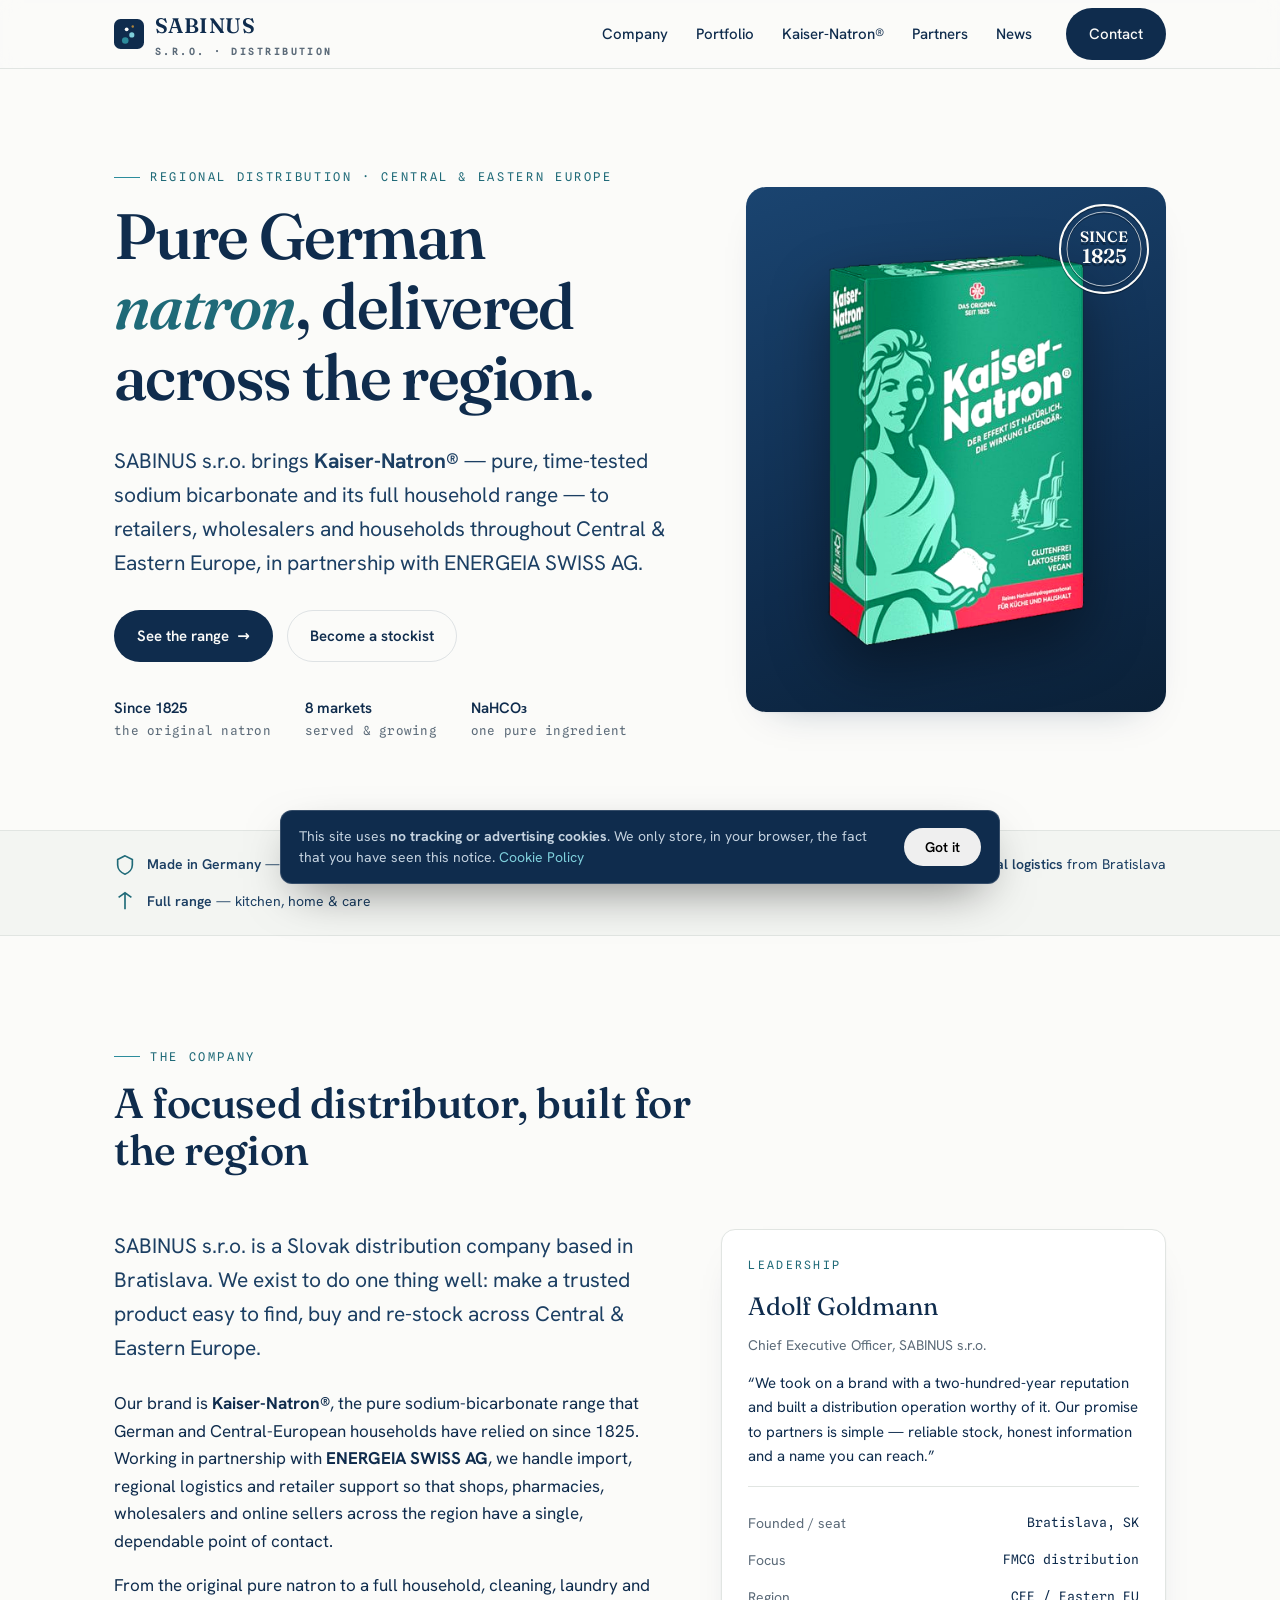
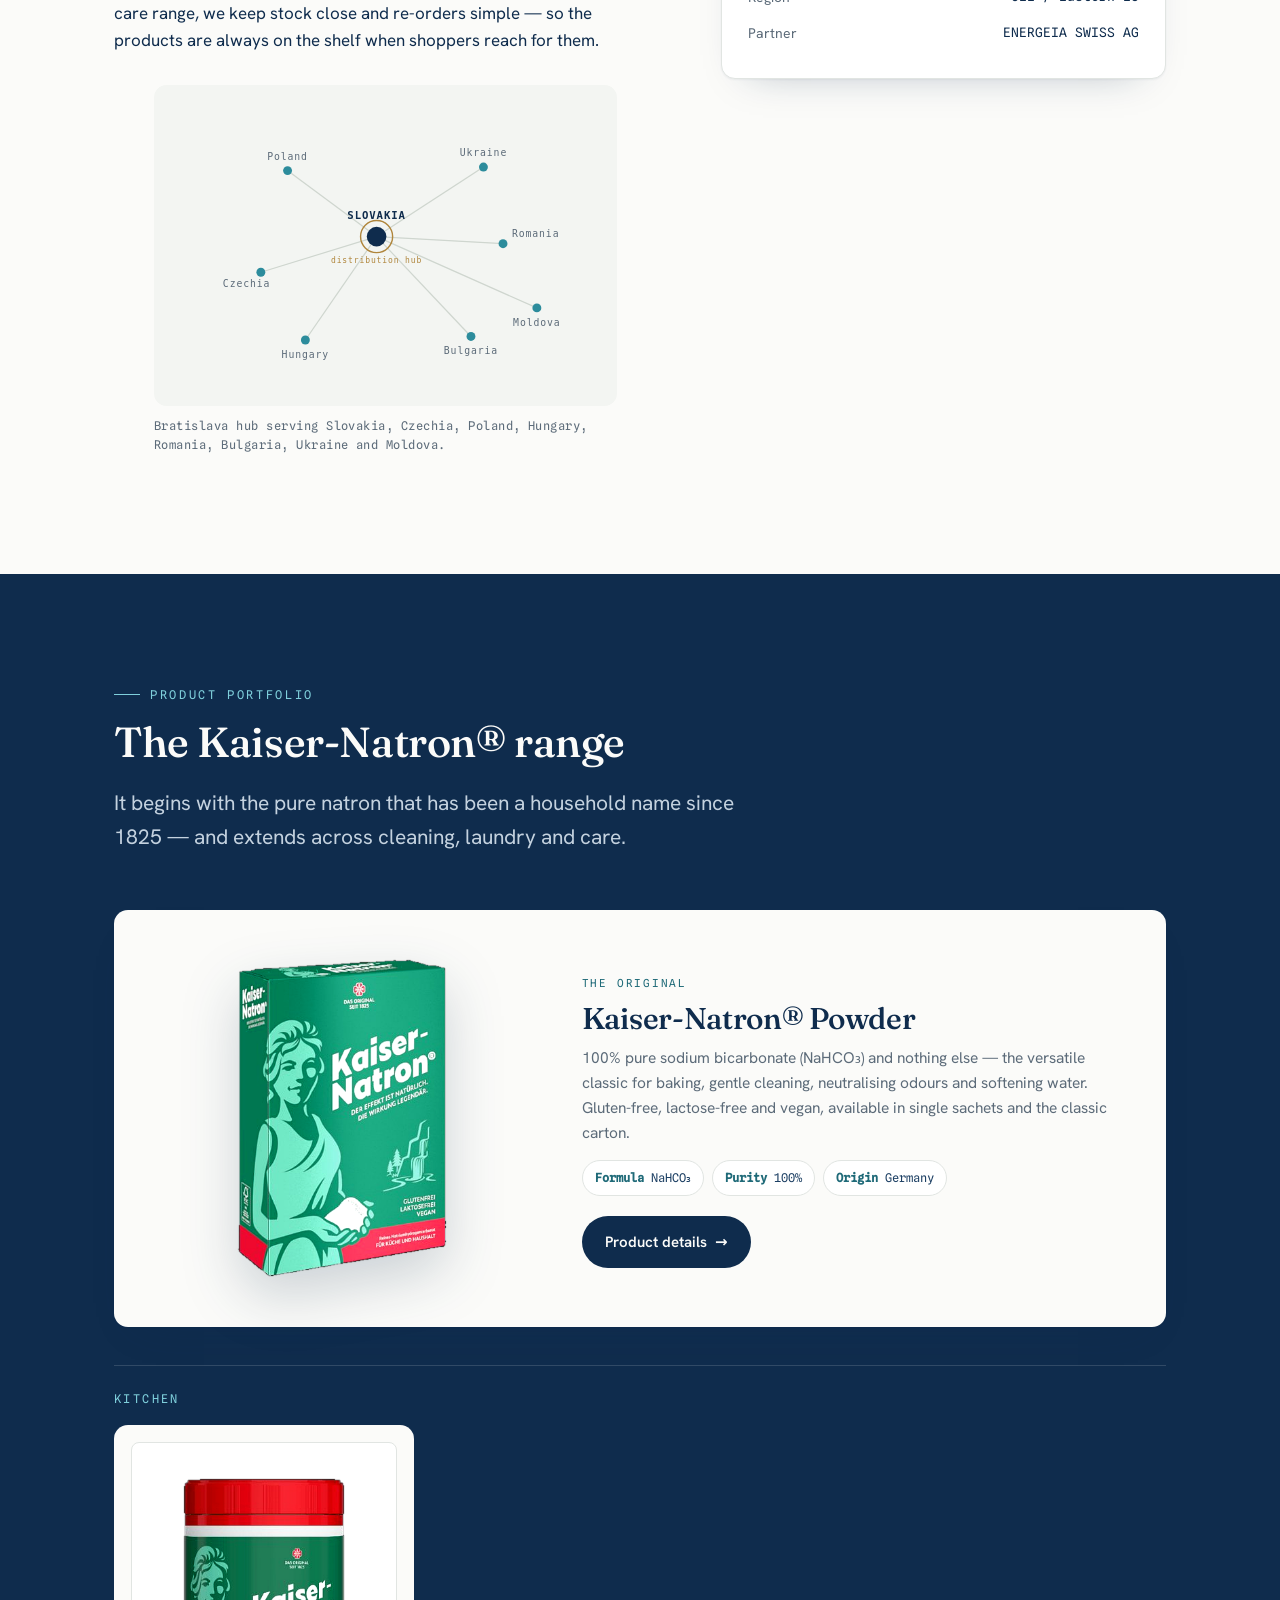
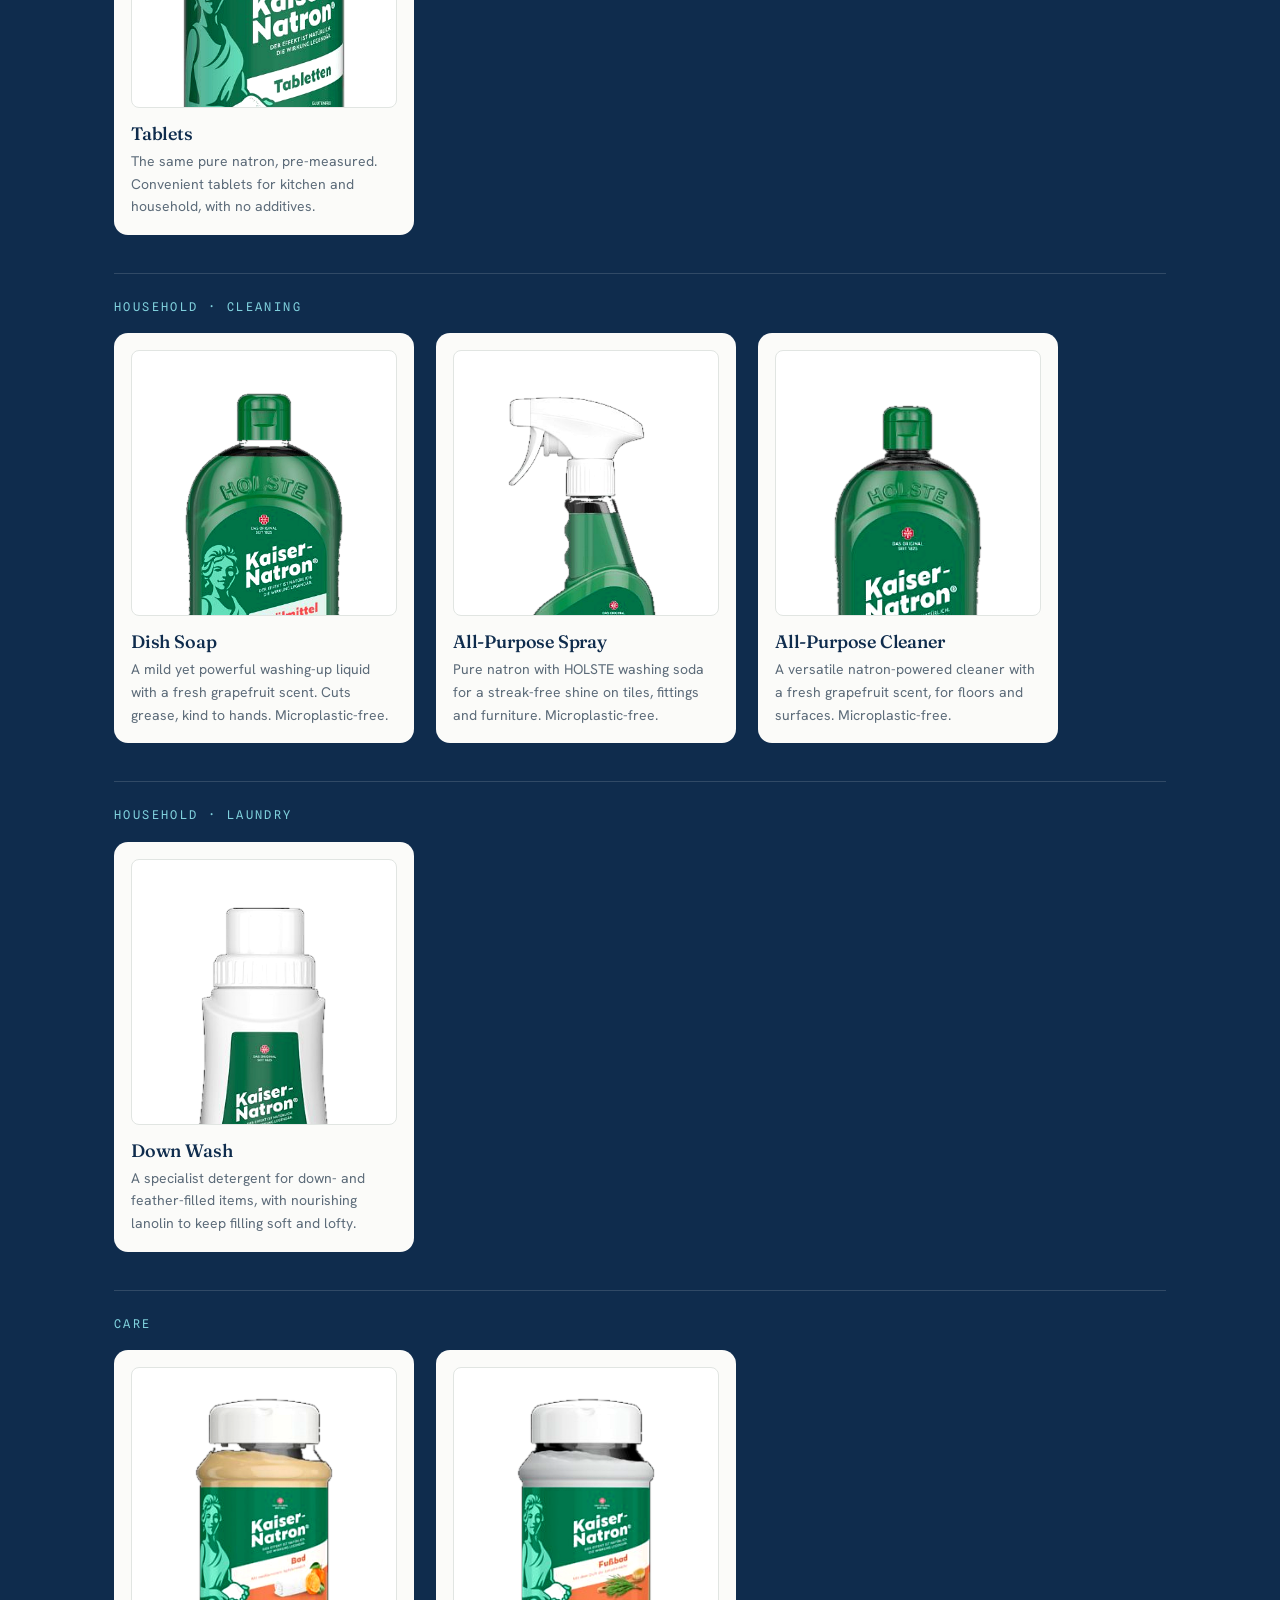
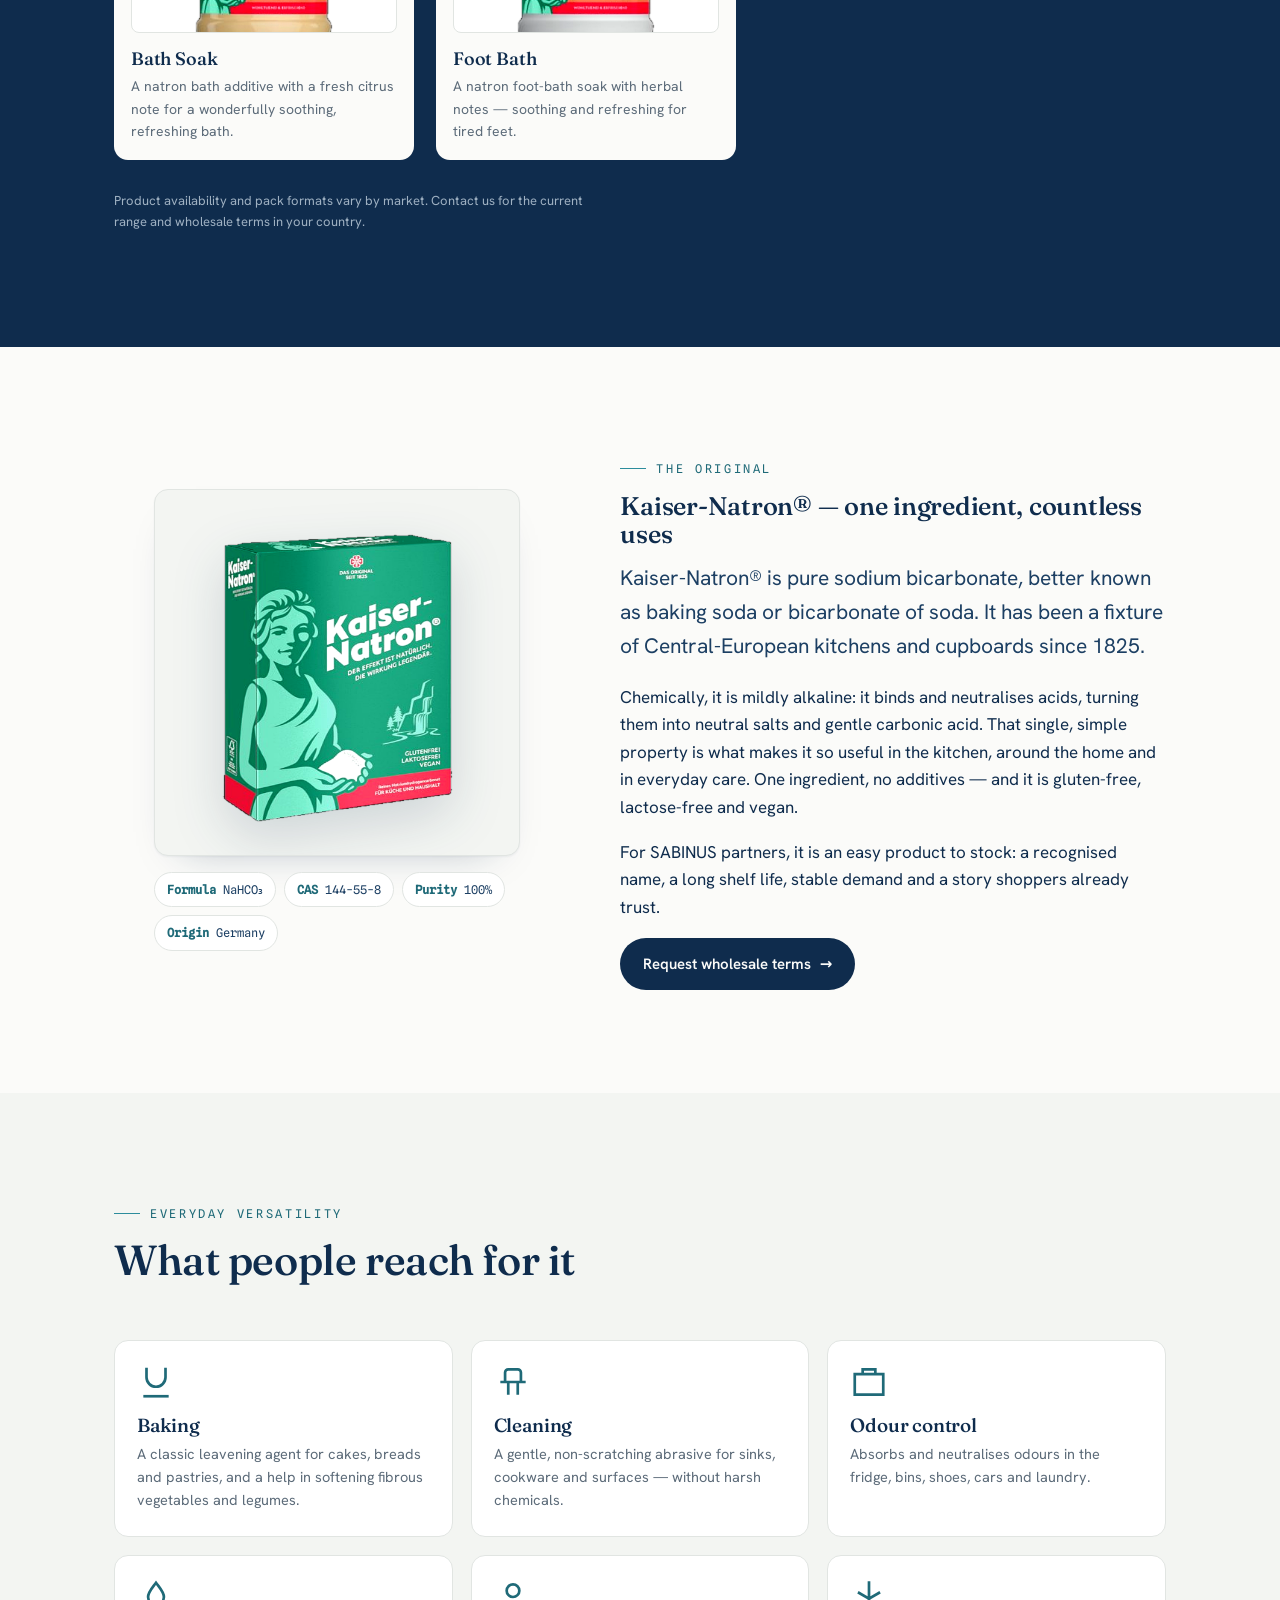
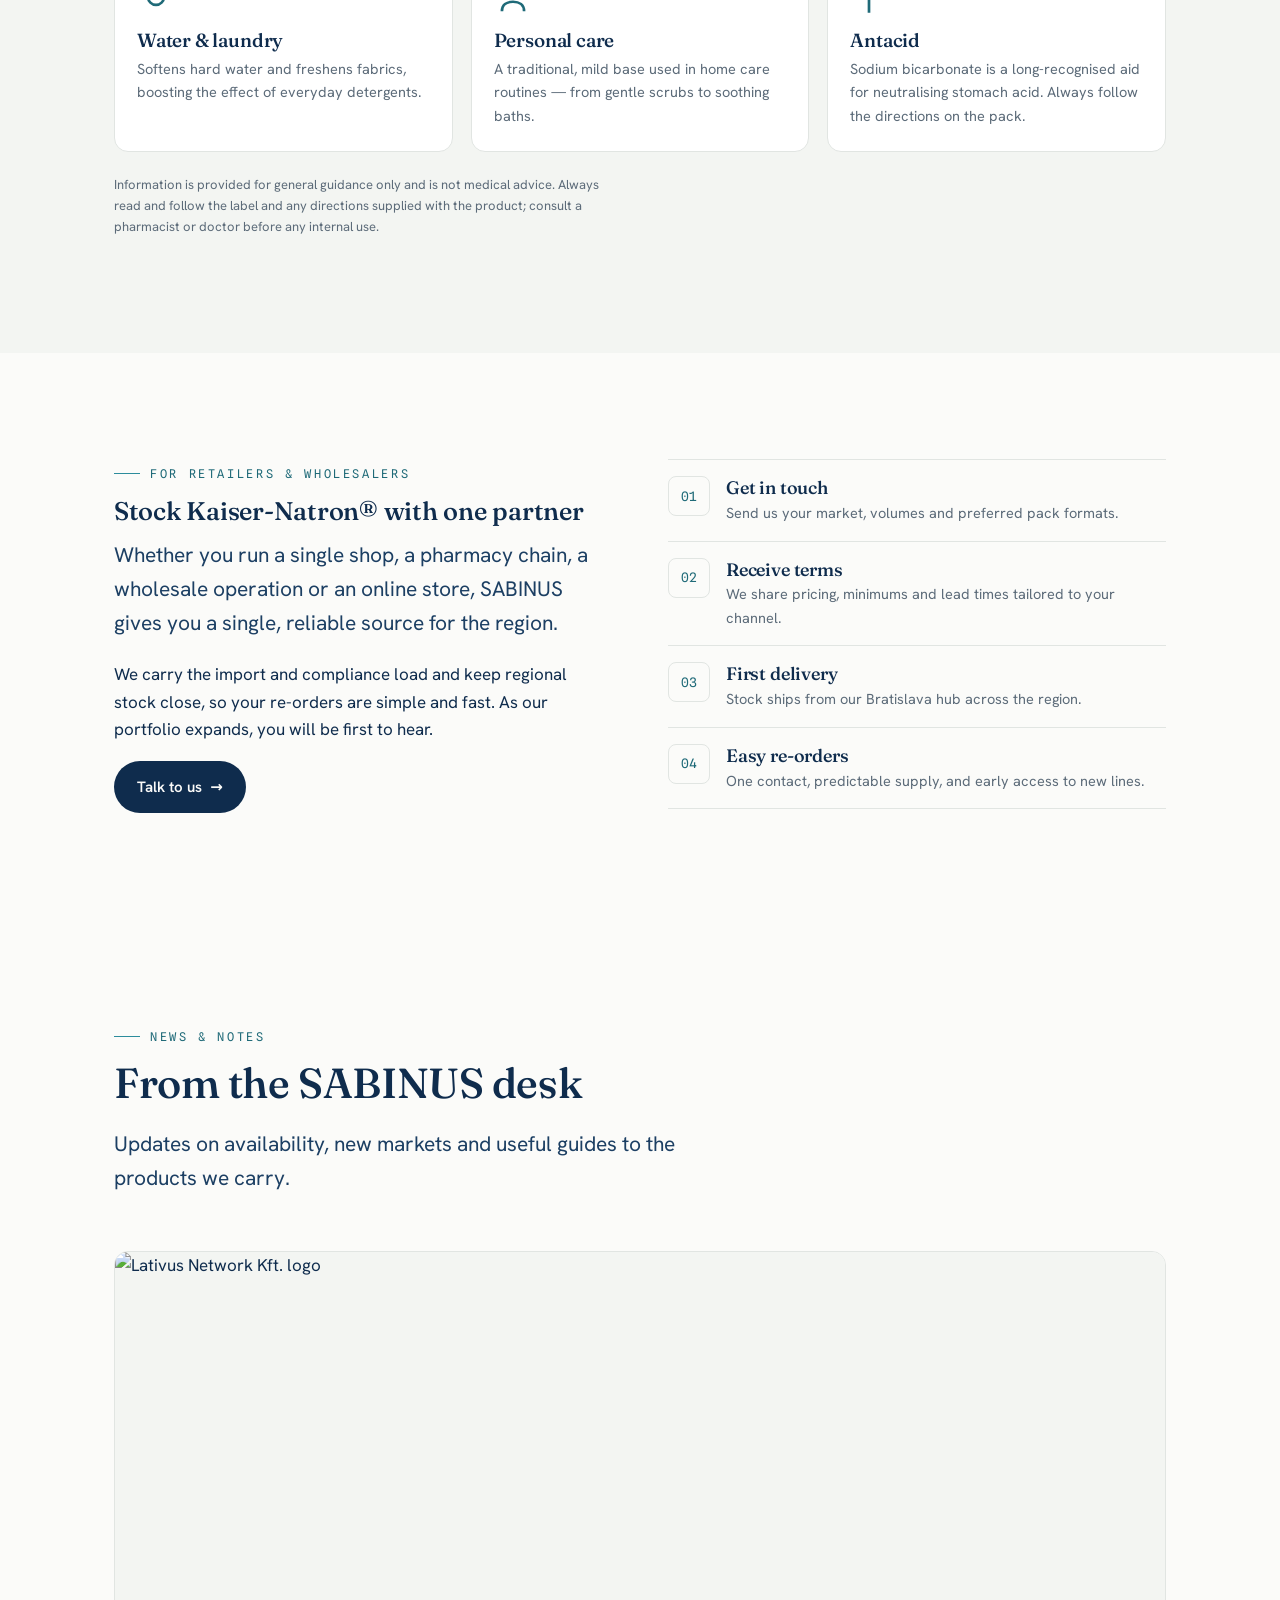
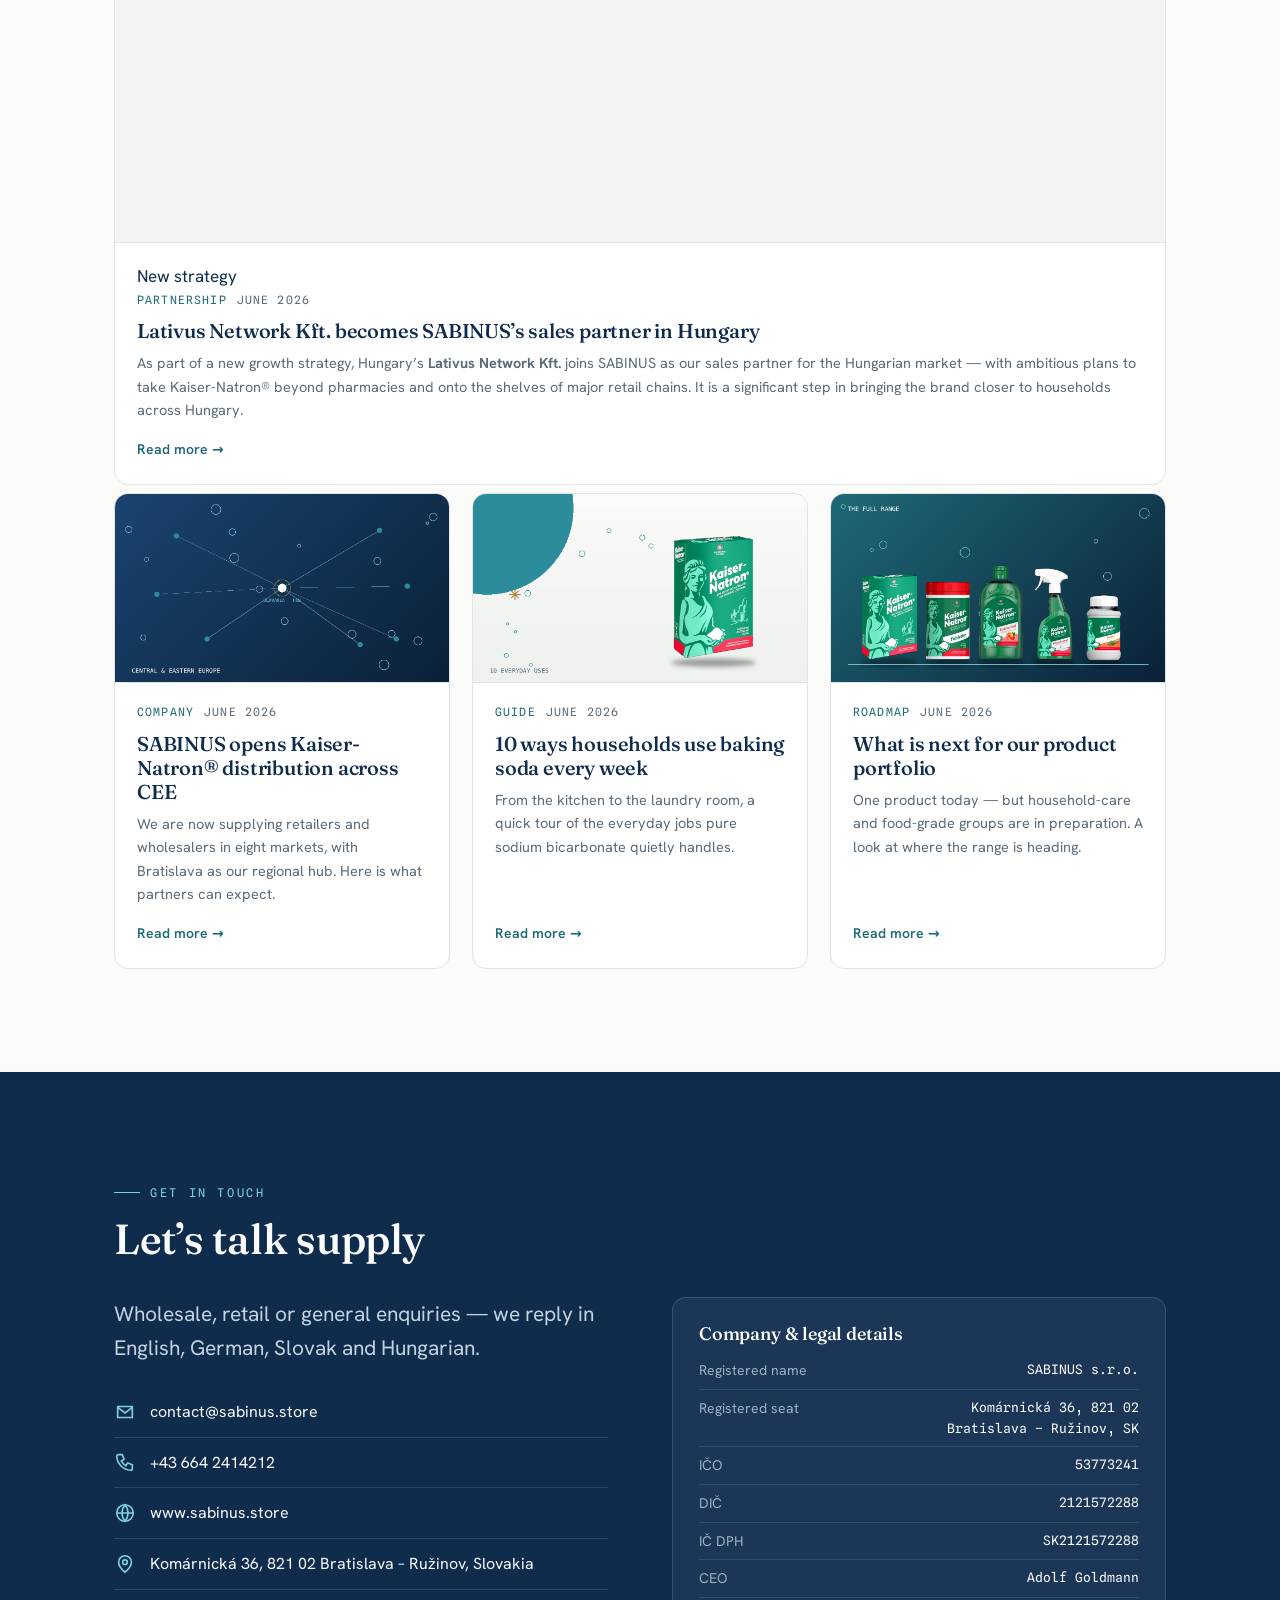
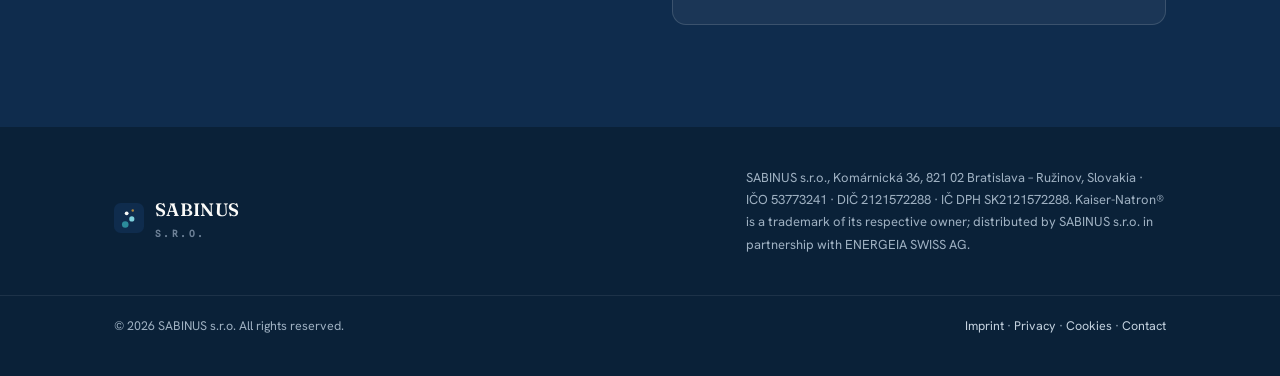
==== commit 69f60cb9: "Add files via upload SABINUS — Lativus partneri hír szöveges formára alakítva, logó-panellel" ====
--- a/index.html
+++ b/index.html
@@ -352,6 +352,16 @@
           <h2>From the SABINUS desk</h2>
           <p class="lede">Updates on availability, new markets and useful guides to the products we carry.</p>
         </div>
+        <article class="post feat reveal">
+          <div class="cover logo-panel"><img src="assets/img/partners/lativus-logo.png" alt="Lativus Network Kft. logo" loading="lazy"></div>
+          <div class="body">
+            <span class="badge">New strategy</span>
+            <div class="meta"><span class="cat cat-strategy">Partnership</span><span>June 2026</span></div>
+            <h3>Lativus Network Kft. becomes SABINUS’s sales partner in Hungary</h3>
+            <p>As part of a new growth strategy, Hungary’s <strong>Lativus Network Kft.</strong> joins SABINUS as our sales partner for the Hungarian market — with ambitious plans to take Kaiser-Natron® beyond pharmacies and onto the shelves of major retail chains. It is a significant step in bringing the brand closer to households across Hungary.</p>
+            <a class="more" href="#contact">Read more →</a>
+          </div>
+        </article>
         <div class="news-grid">
           <article class="post reveal">
             <div class="cover"><img src="assets/img/news/news-distribution.png" alt="SABINUS regional distribution network across Central & Eastern Europe" loading="lazy"></div>
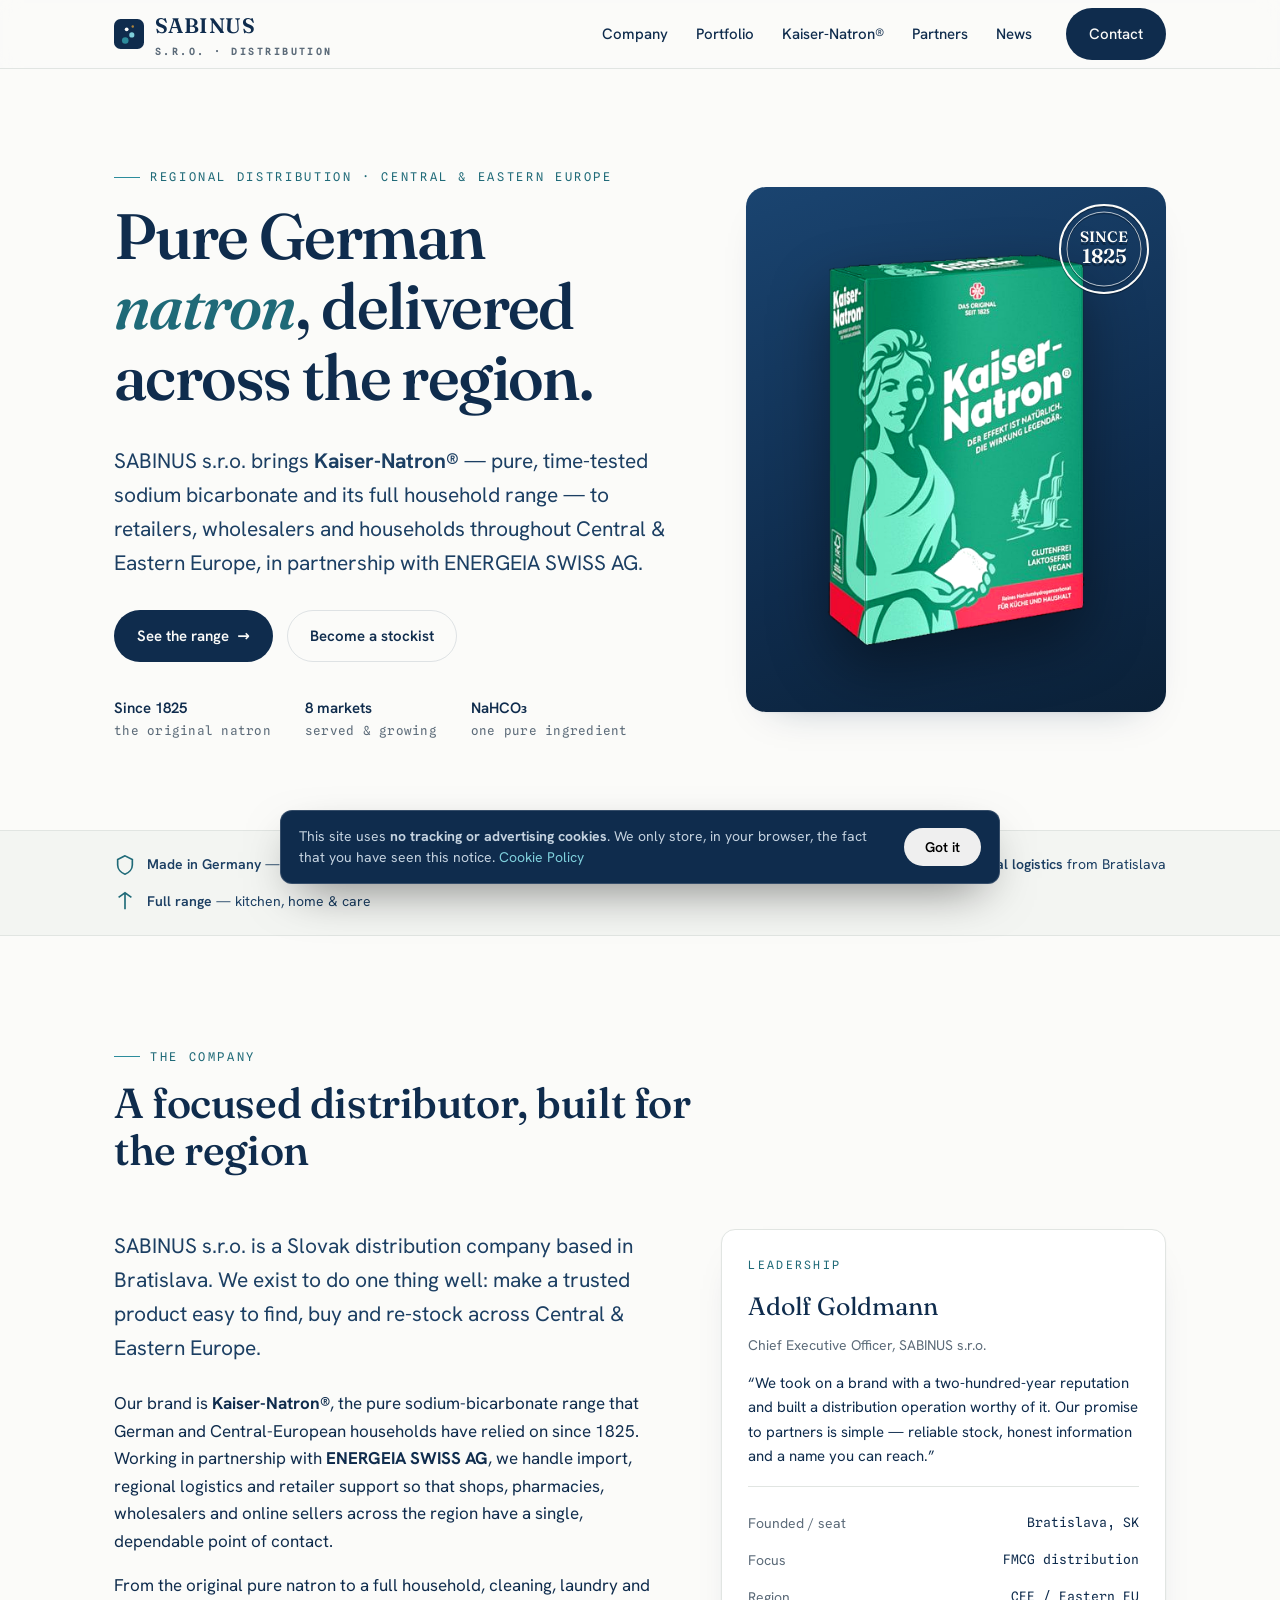
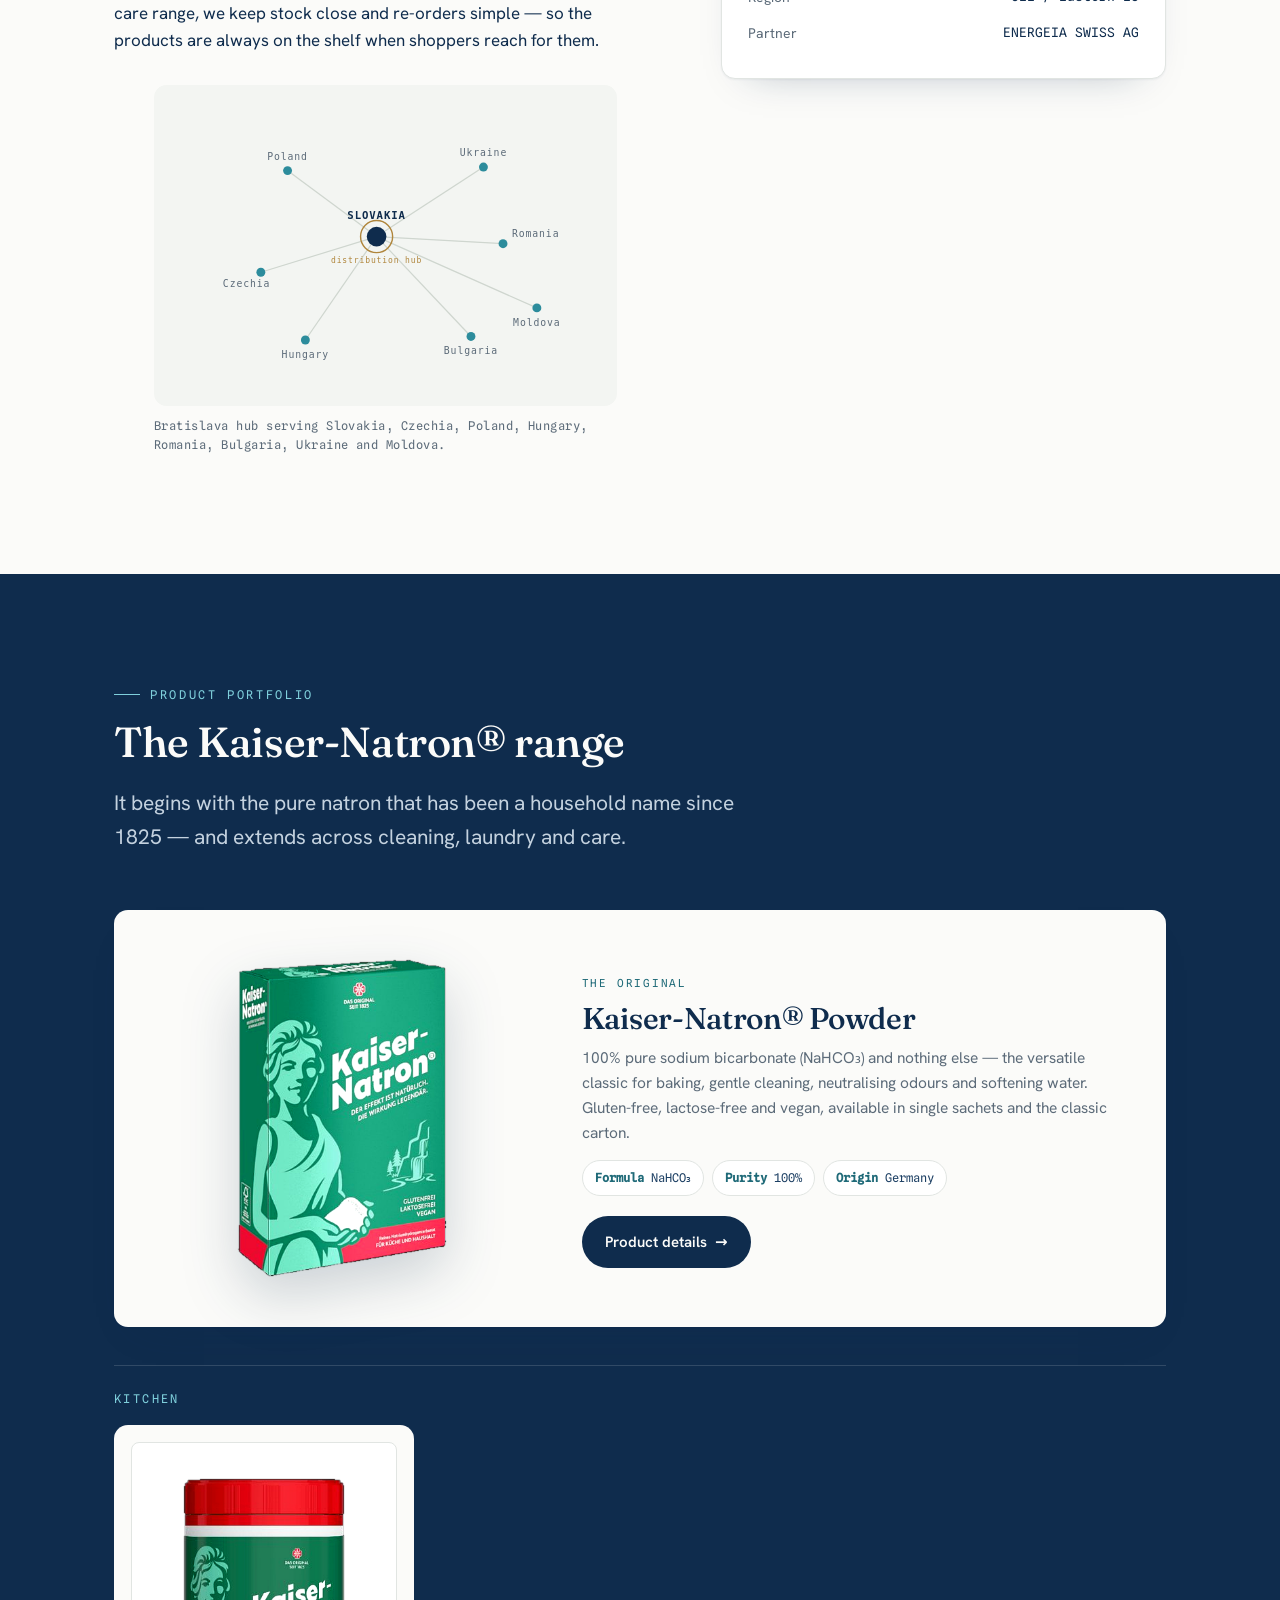
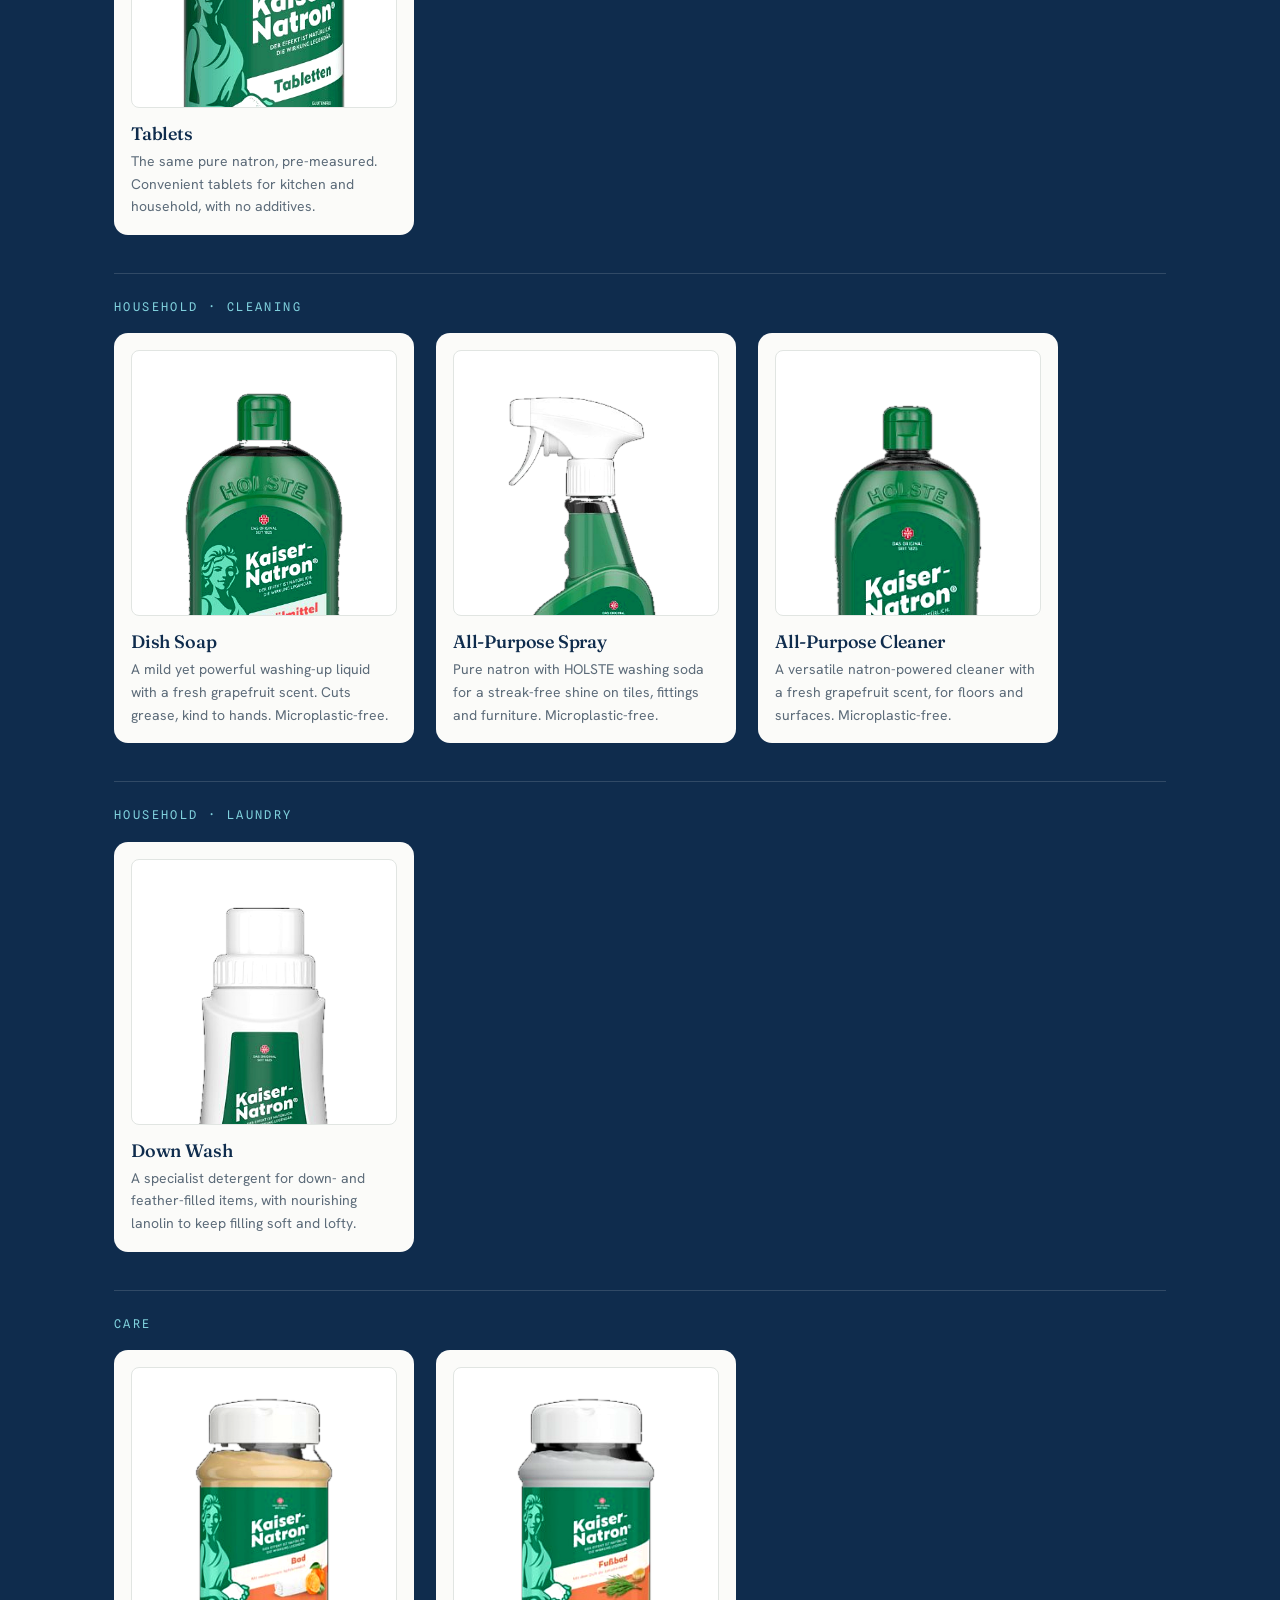
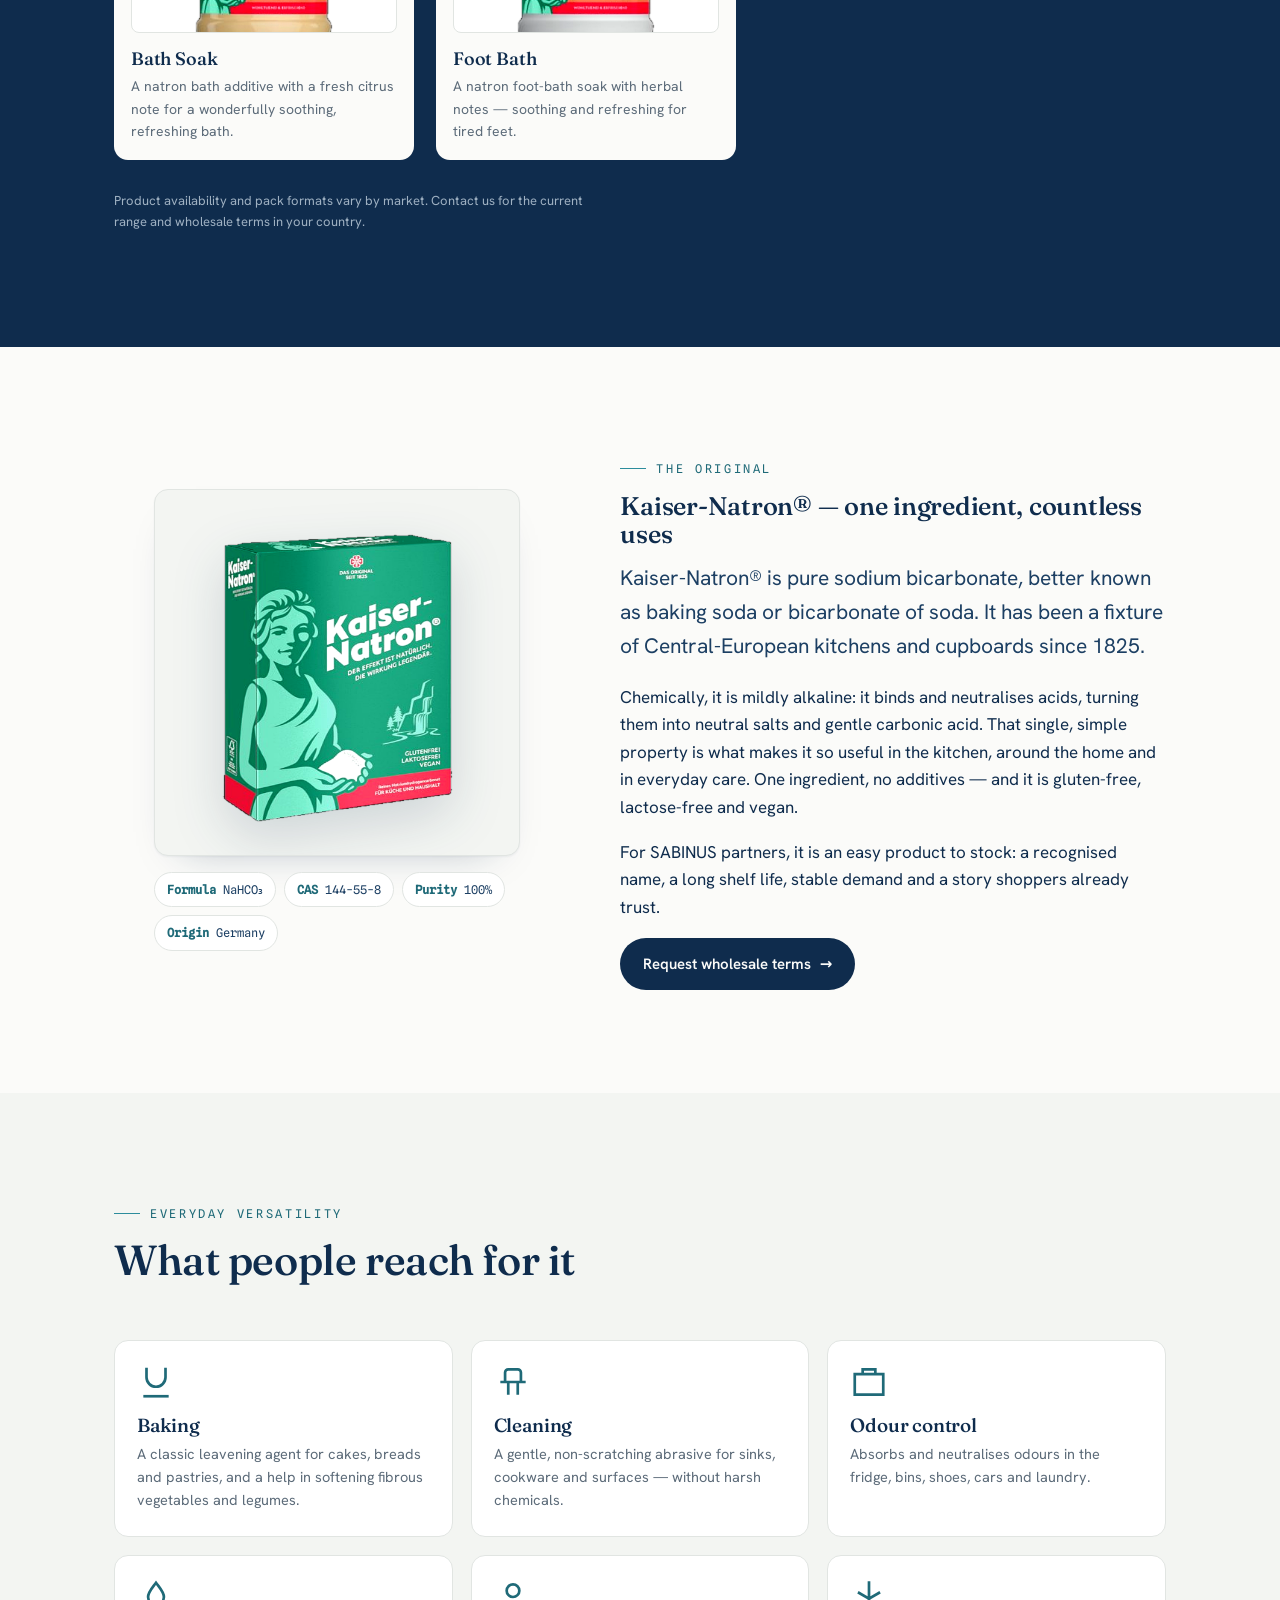
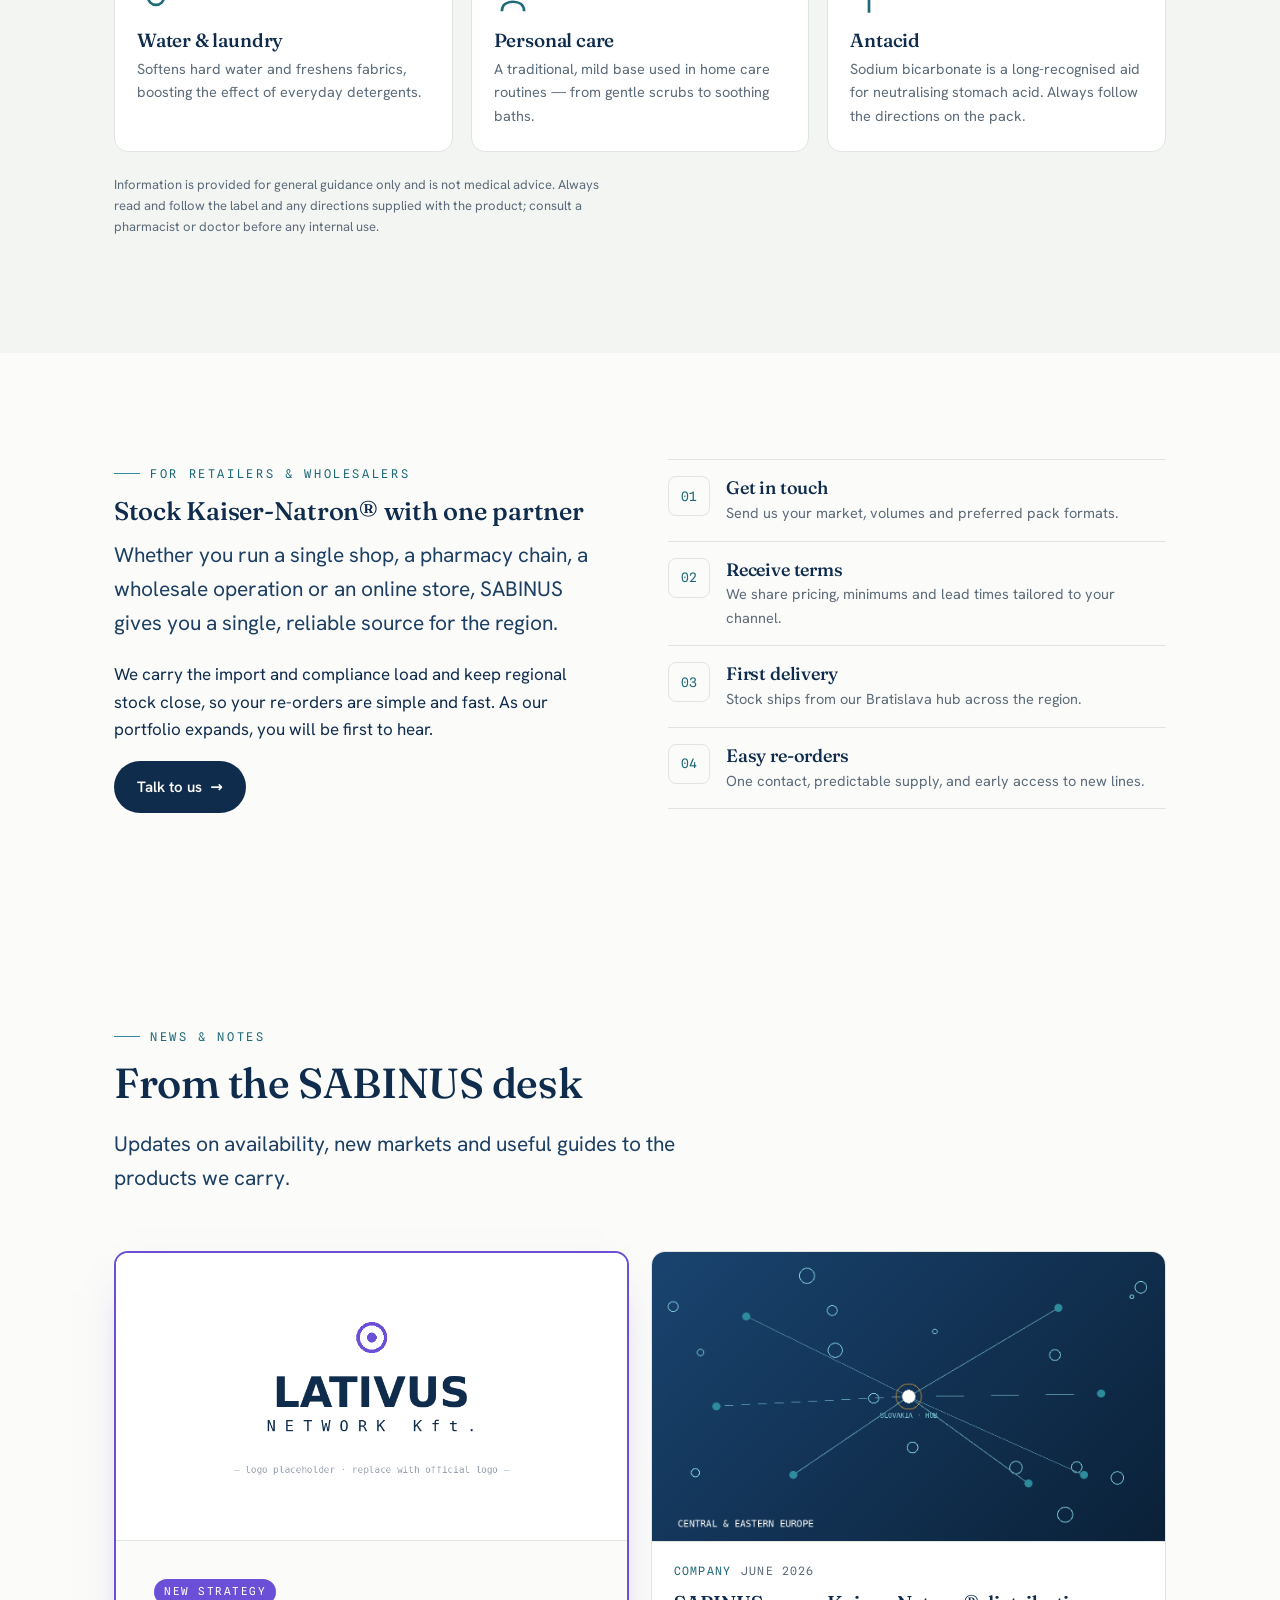
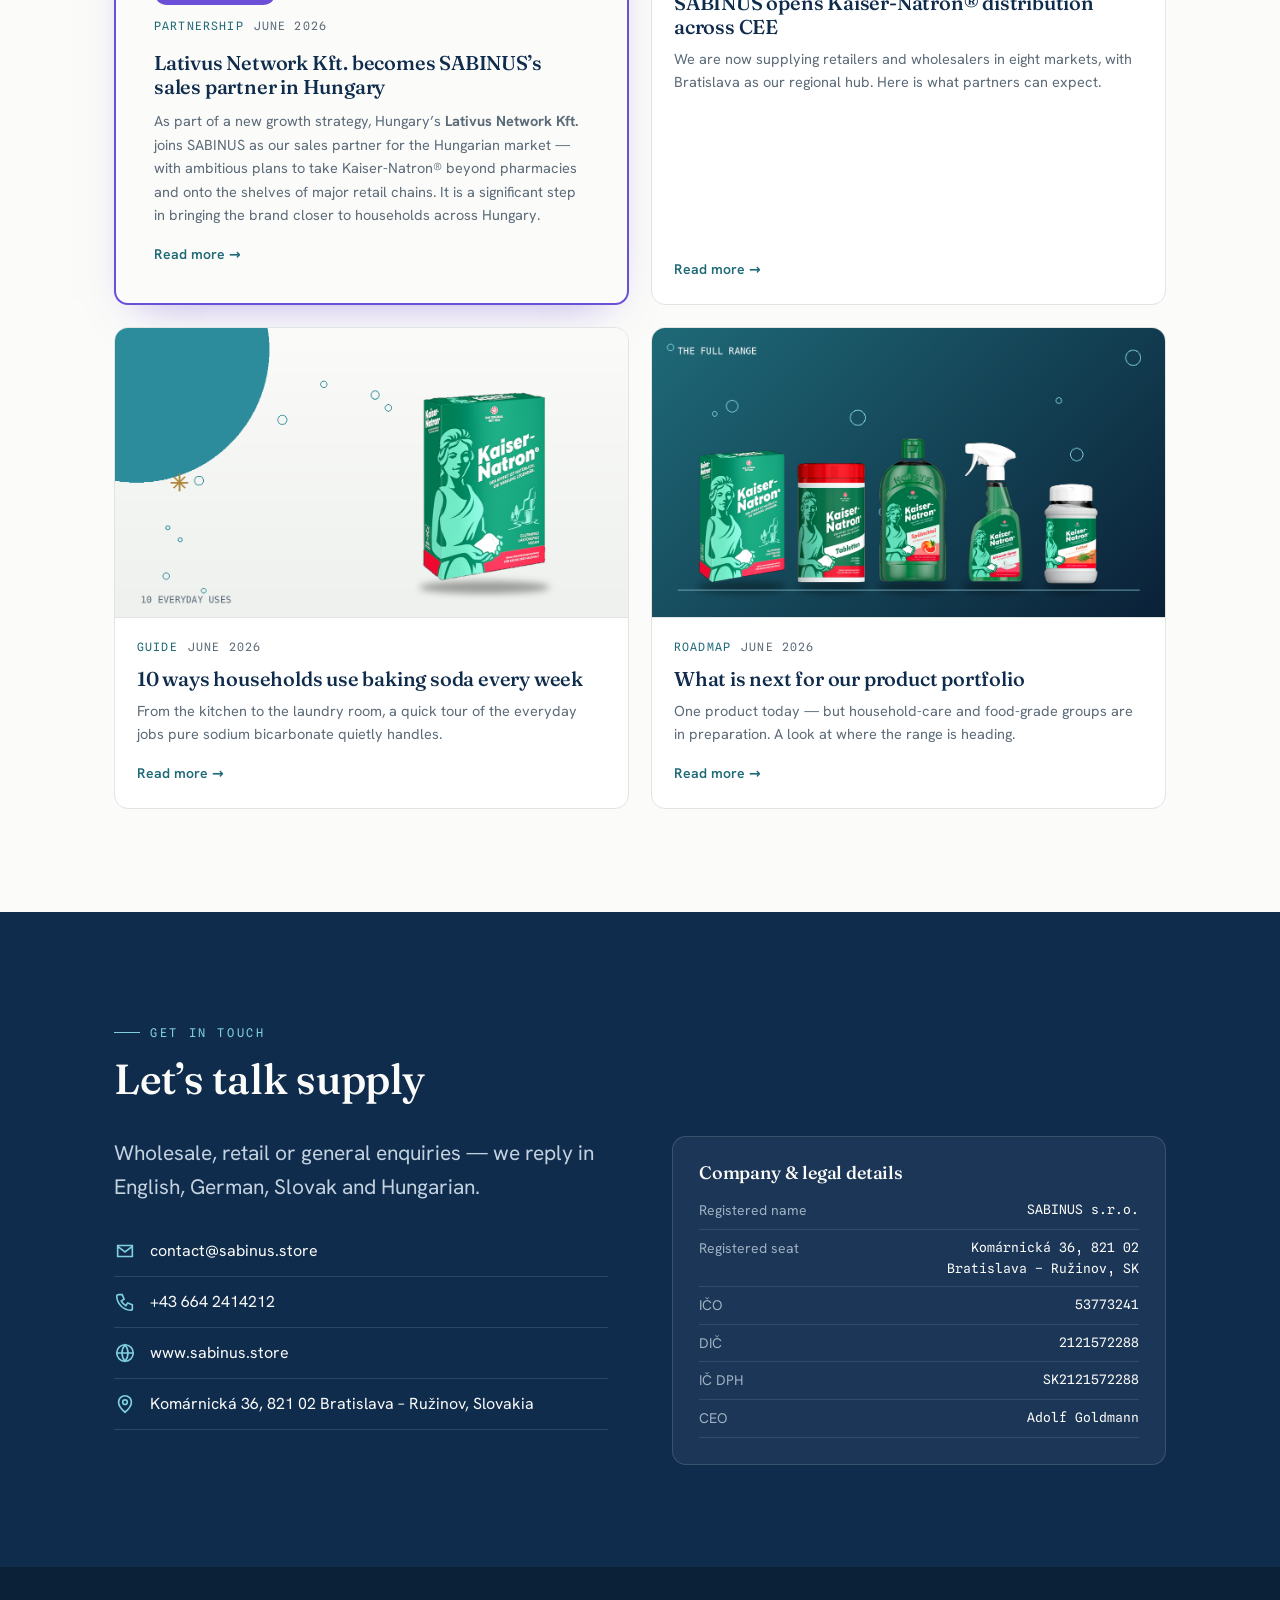
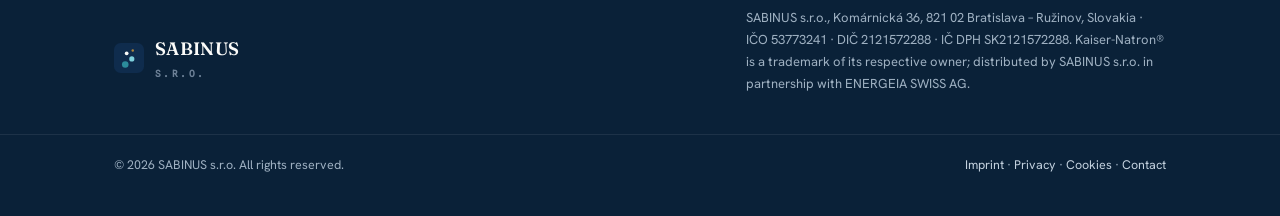
==== commit 9cf3cb3e: "Add files via upload SABINUS — hírek 2×2 elrendezésre állítva" ====
--- a/index.html
+++ b/index.html
@@ -352,6 +352,7 @@
           <h2>From the SABINUS desk</h2>
           <p class="lede">Updates on availability, new markets and useful guides to the products we carry.</p>
         </div>
+        <div class="news-grid">
         <article class="post feat reveal">
           <div class="cover logo-panel"><img src="assets/img/partners/lativus-logo.png" alt="Lativus Network Kft. logo" loading="lazy"></div>
           <div class="body">
@@ -362,7 +363,6 @@
             <a class="more" href="#contact">Read more →</a>
           </div>
         </article>
-        <div class="news-grid">
           <article class="post reveal">
             <div class="cover"><img src="assets/img/news/news-distribution.png" alt="SABINUS regional distribution network across Central & Eastern Europe" loading="lazy"></div>
             <div class="body">
--- a/assets/css/styles.css
+++ b/assets/css/styles.css
@@ -286,7 +286,7 @@
 /* =====================================================================
    NEWS / BLOG
    ===================================================================== */
-.news-grid { display: grid; grid-template-columns: repeat(3,1fr); gap: 22px; margin-top: 8px; }
+.news-grid { display: grid; grid-template-columns: repeat(2,1fr); gap: 22px; margin-top: 8px; }
 .post {
   background: var(--white); border: 1px solid var(--line); border-radius: var(--radius);
   overflow: hidden; display: flex; flex-direction: column; transition: transform .2s ease, box-shadow .2s ease;
@@ -299,7 +299,7 @@
 .post h3 { font-size: 20px; line-height: 1.2; margin-bottom: 8px; }
 .post p { font-size: 14.5px; color: var(--slate); margin-bottom: 16px; }
 .post .more { margin-top: auto; font-weight: 600; font-size: 14px; color: var(--teal-dk); }
-@media (max-width: 880px){ .news-grid { grid-template-columns: 1fr; } }
+@media (max-width: 640px){ .news-grid { grid-template-columns: 1fr; } }
 
 /* =====================================================================
    CONTACT
@@ -409,3 +409,37 @@
 
 /* news covers: full-bleed 16:9 images */
 .post .cover img { width: 100%; height: 100%; object-fit: cover; display: block; }
+
+/* =====================================================================
+   FEATURED NEWS — strategic partnership (purple/violet framed)
+   ===================================================================== */
+:root { --violet: #6B4FD6; --violet-l: #9c86ee; }
+.post.feat {
+  display: grid; grid-template-columns: minmax(300px, 440px) 1fr;
+  border: 2px solid var(--violet); border-radius: var(--radius); overflow: hidden;
+  background: var(--powder); margin-bottom: 30px;
+  box-shadow: 0 18px 44px -24px rgba(107,79,214,.55);
+}
+.post.feat .cover { aspect-ratio: auto; height: 100%; min-height: 230px; border-bottom: none; border-right: 1px solid var(--line); }
+.post.feat .cover img { width: 100%; height: 100%; object-fit: cover; display: block; }
+.post.feat .body { padding: clamp(22px, 3vw, 38px); display: flex; flex-direction: column; justify-content: center; }
+.post.feat h3 { font-size: clamp(21px, 2.4vw, 27px); margin: 6px 0 10px; }
+.post.feat p { font-size: 15.5px; }
+.cat.cat-strategy { color: var(--violet); }
+.post.feat .badge { align-self: flex-start; font-family: var(--mono); font-size: 11px; letter-spacing: .14em; text-transform: uppercase; color: #fff; background: var(--violet); padding: 4px 10px; border-radius: 999px; margin-bottom: 12px; }
+@media (max-width: 720px) {
+  .post.feat { grid-template-columns: 1fr; }
+  .post.feat .cover { border-right: none; border-bottom: 1px solid var(--line); aspect-ratio: 16/9; height: auto; min-height: 0; }
+}
+
+/* featured news: logo panel instead of a full-bleed cover */
+.post.feat .cover.logo-panel { background: #fff; display: grid; place-items: center; }
+.post.feat .cover.logo-panel img { width: 100%; height: 100%; object-fit: contain; padding: 34px; }
+@media (max-width: 720px){ .post.feat .cover.logo-panel { aspect-ratio: 16/9; } .post.feat .cover.logo-panel img { padding: 26px; } }
+
+/* featured news now lives inside the 2-up grid as a normal vertical card */
+.post.feat { display: flex; flex-direction: column; margin-bottom: 0; }
+.post.feat .cover.logo-panel { aspect-ratio: 16/9; height: auto; min-height: 0; border-right: none; border-bottom: 1px solid var(--line); }
+.post.feat .body { justify-content: flex-start; }
+.post.feat h3 { font-size: 20px; }
+.post.feat p { font-size: 14.5px; }
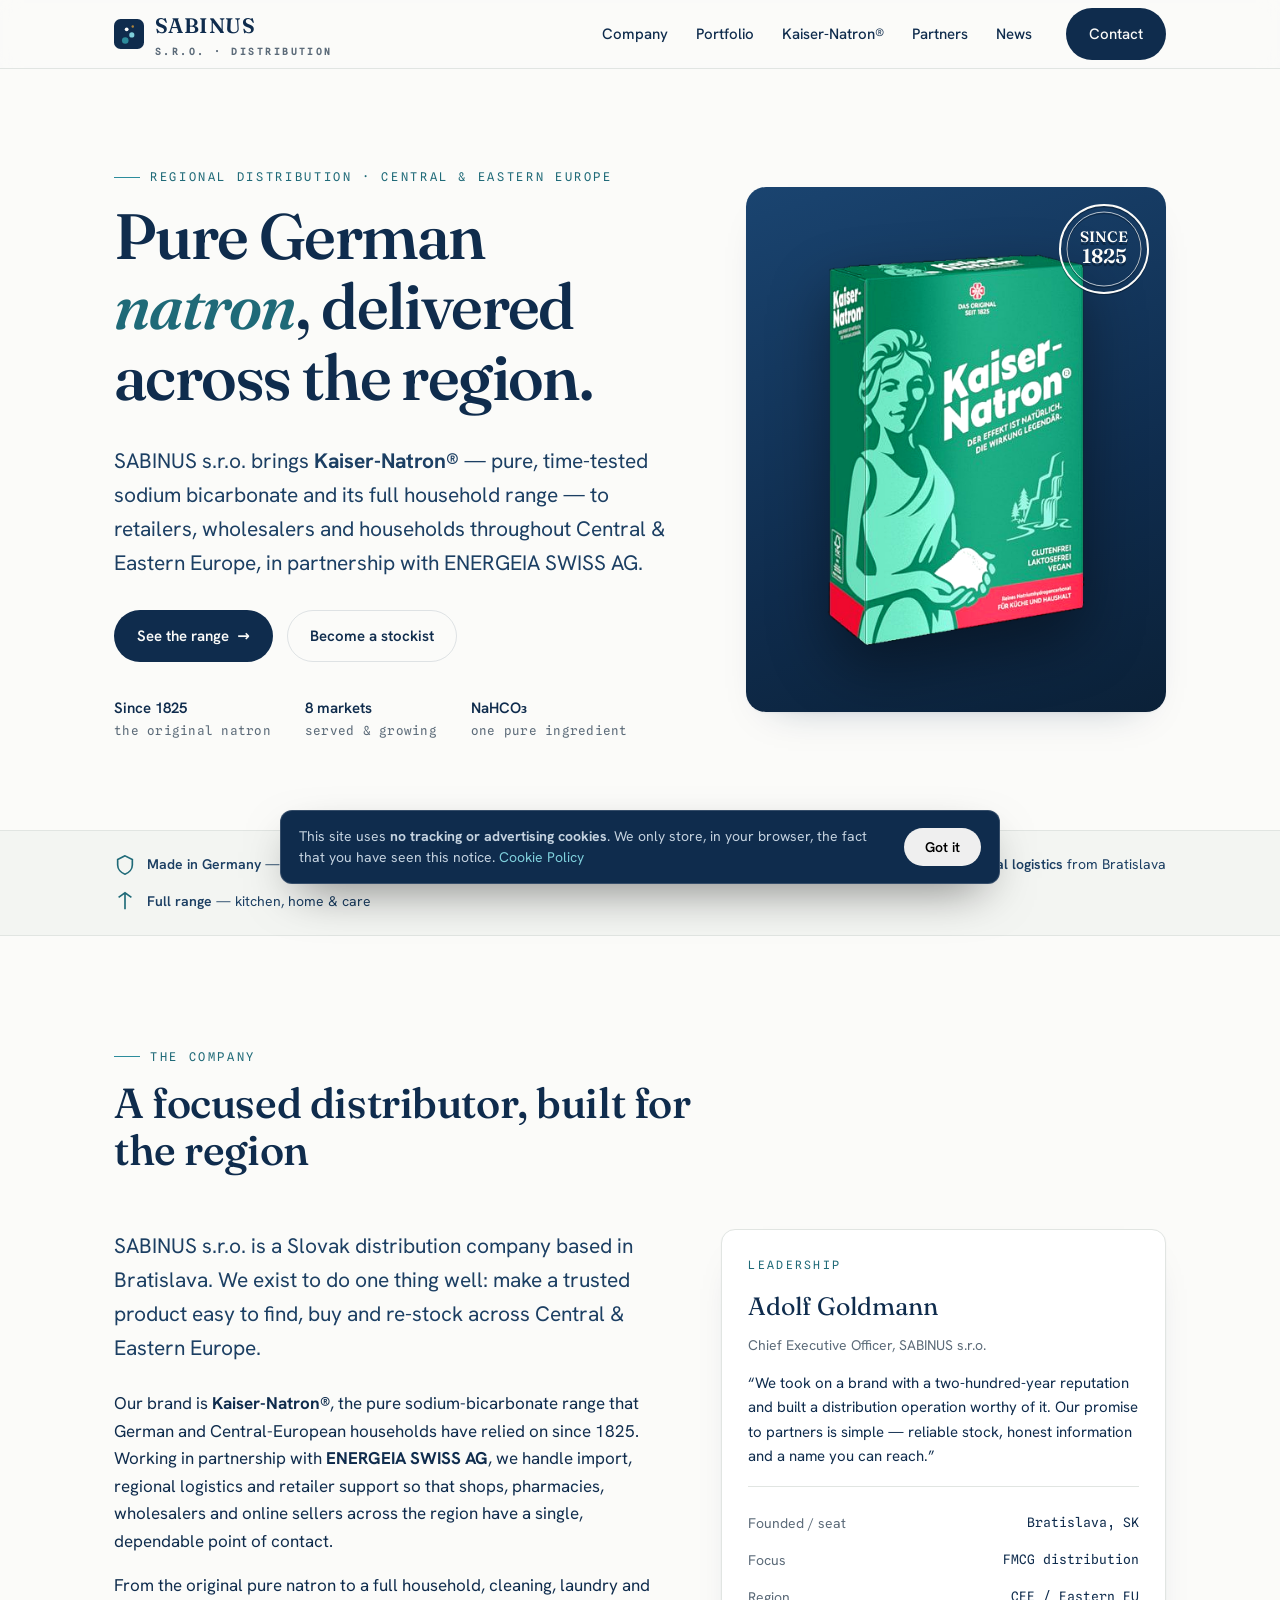
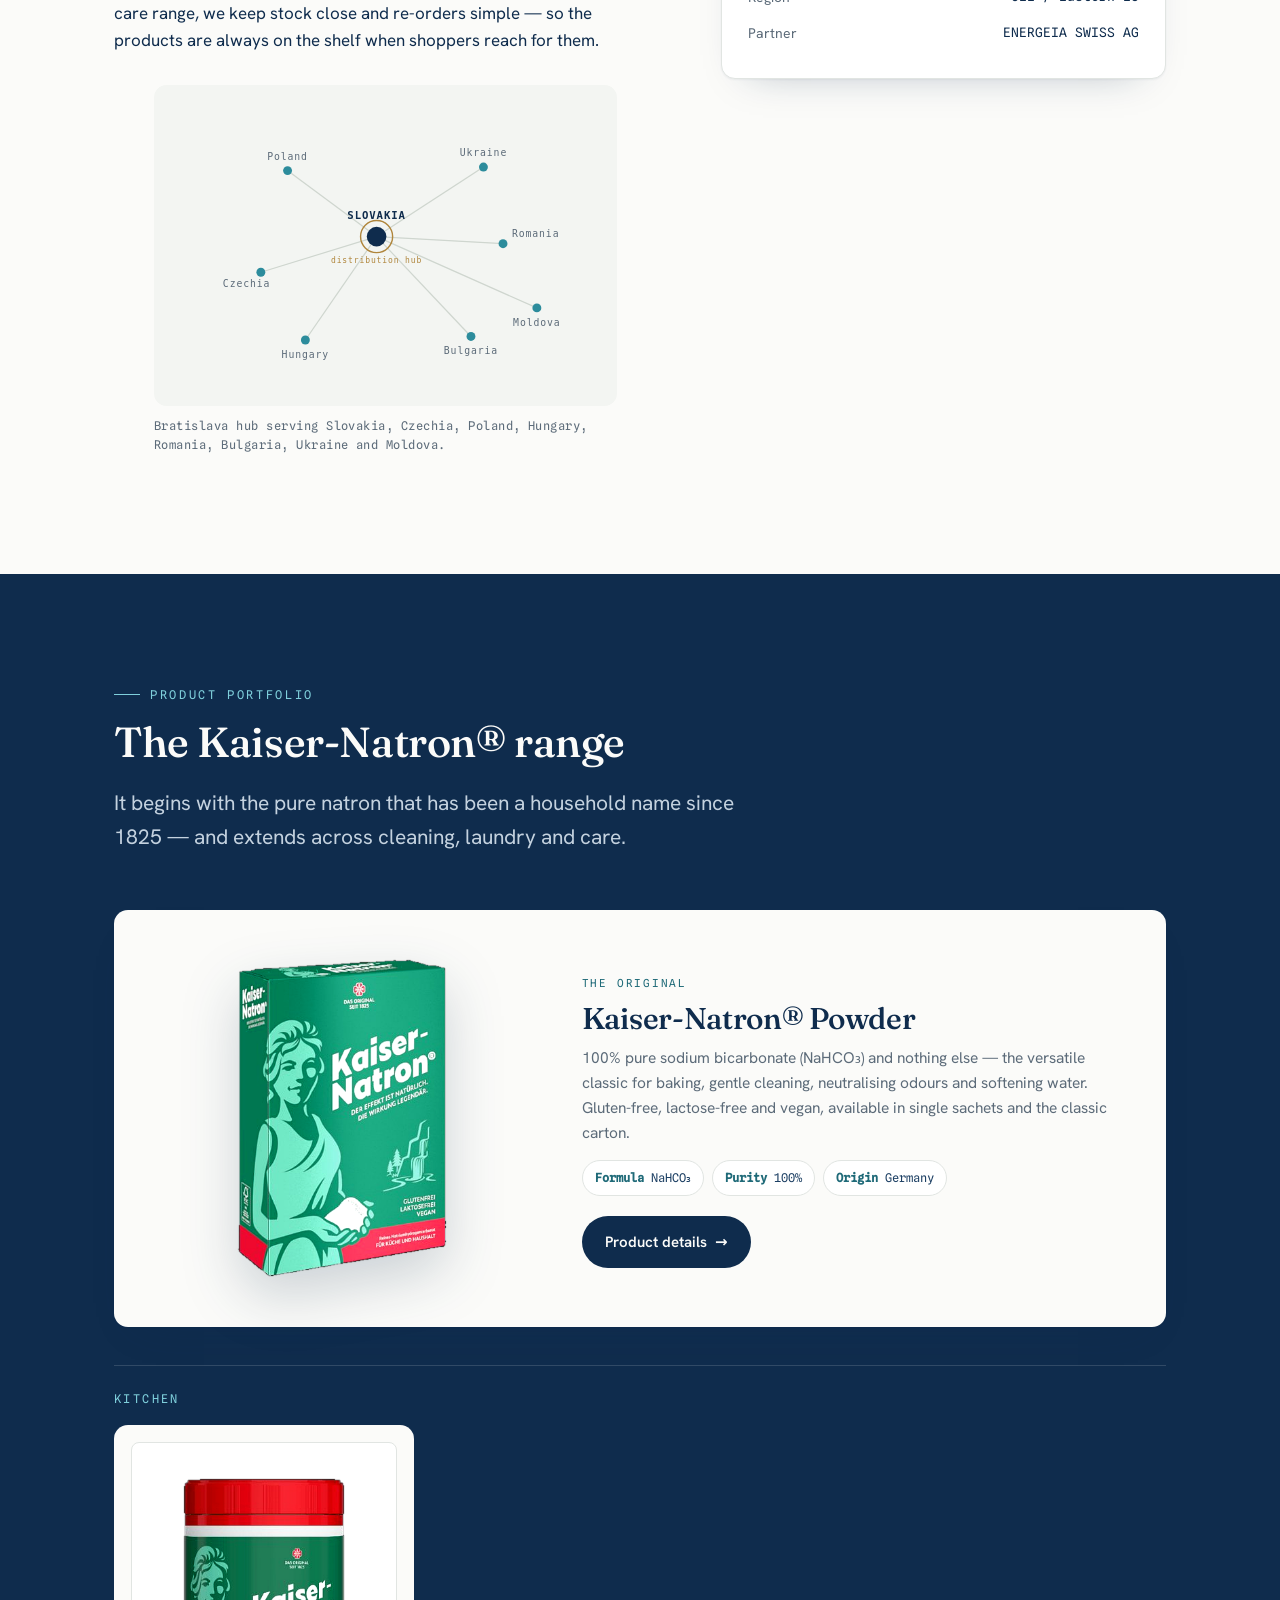
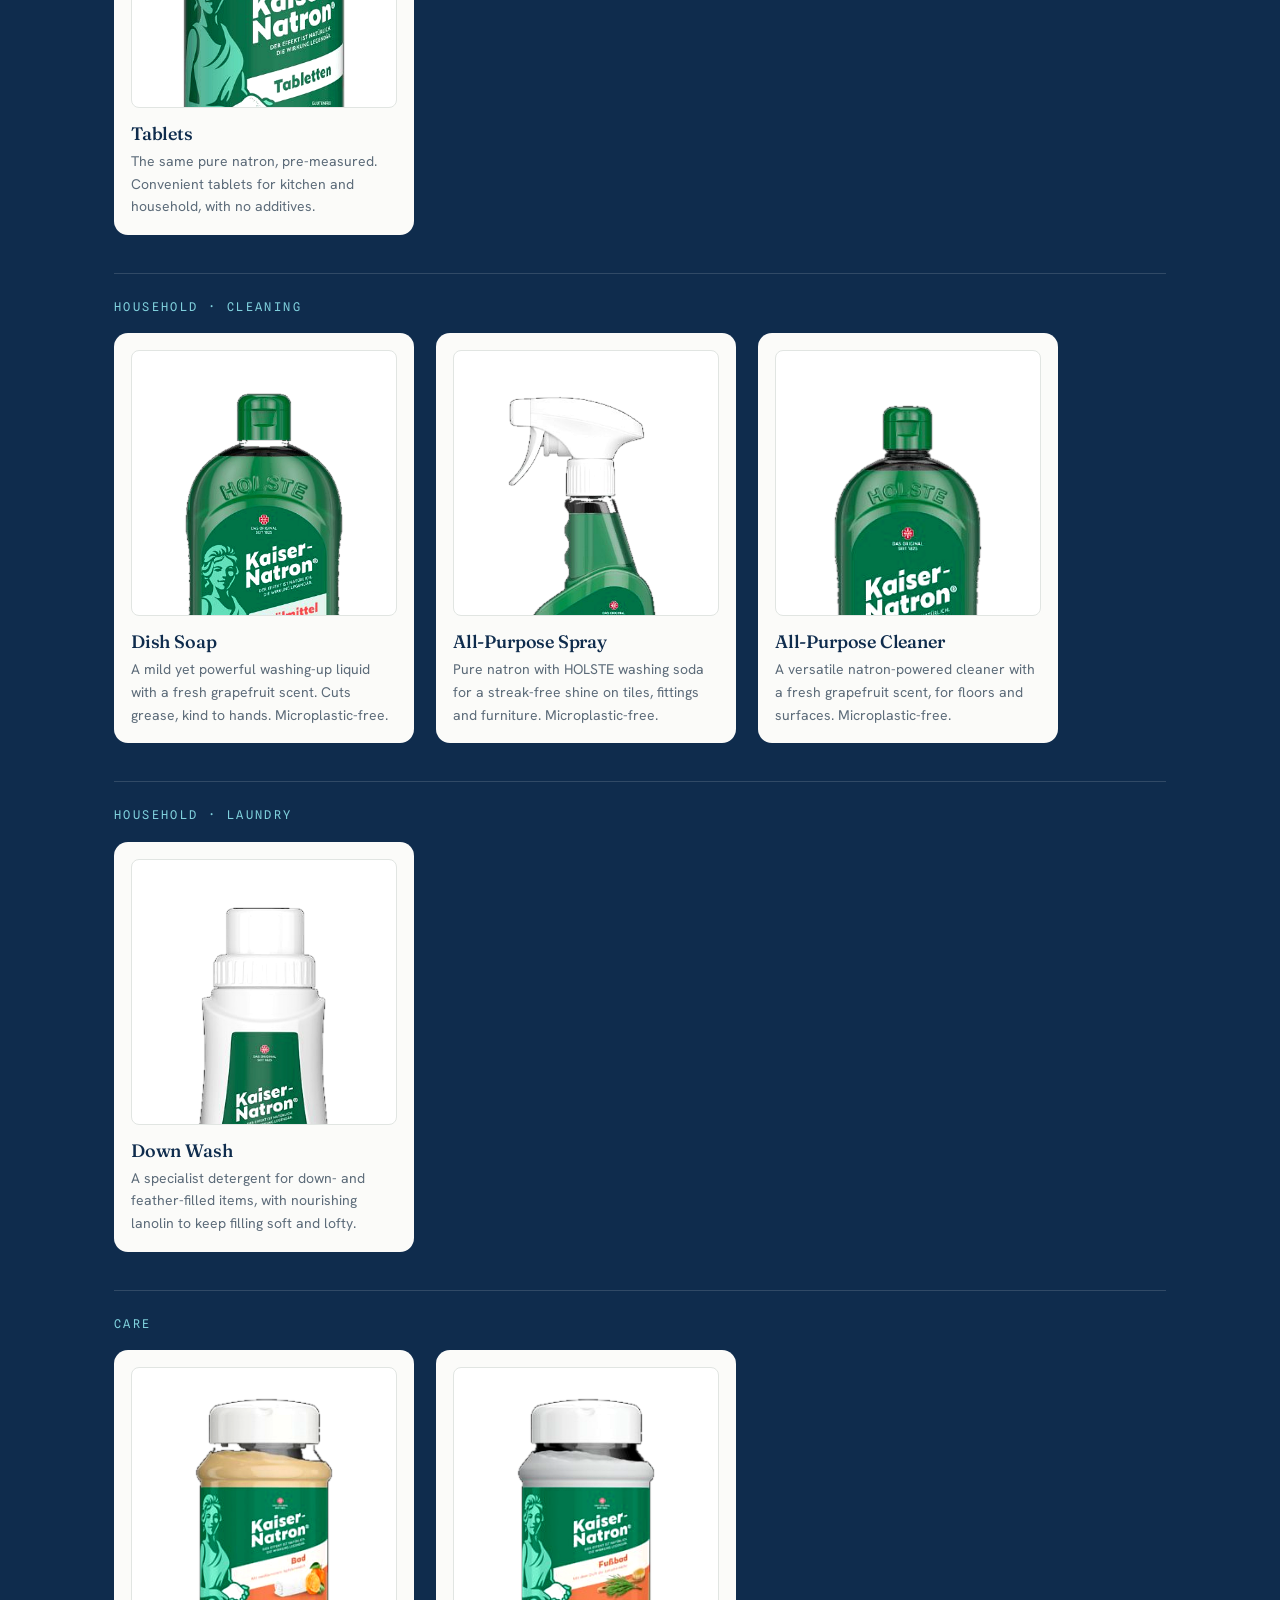
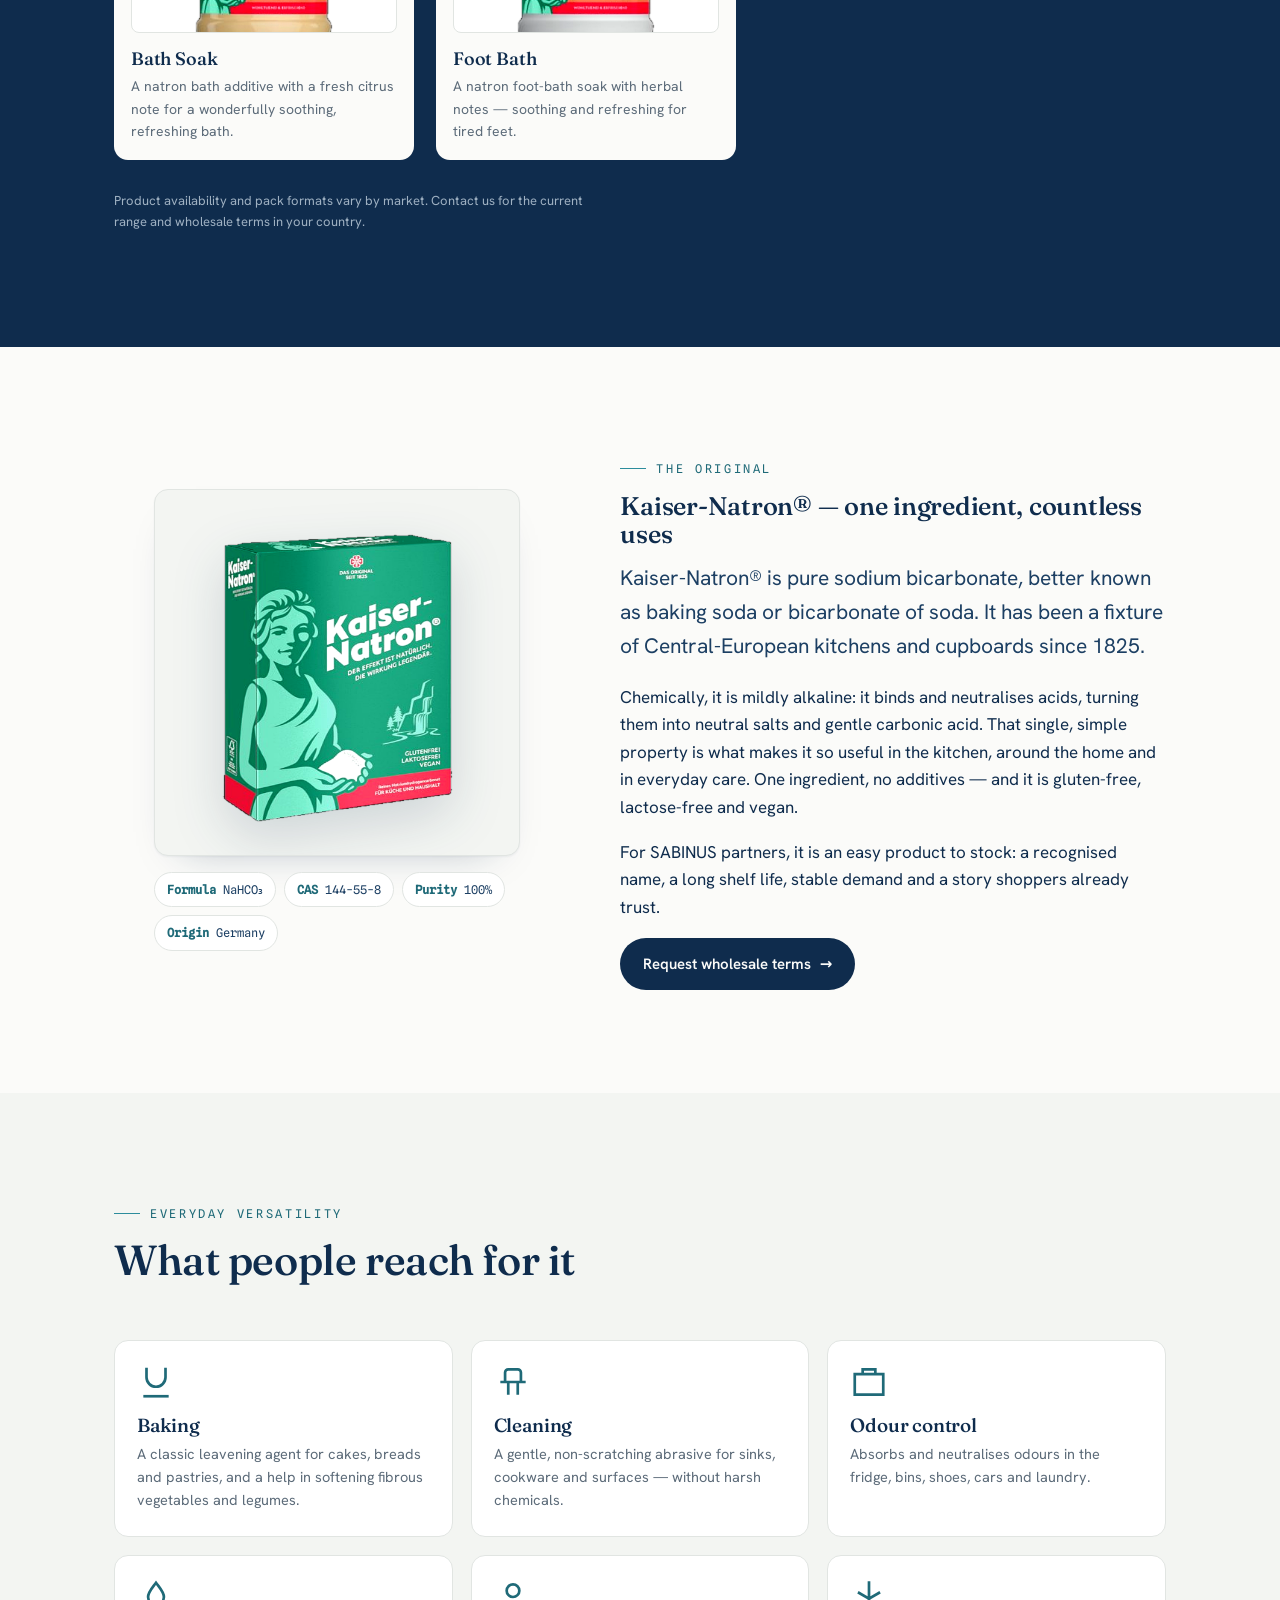
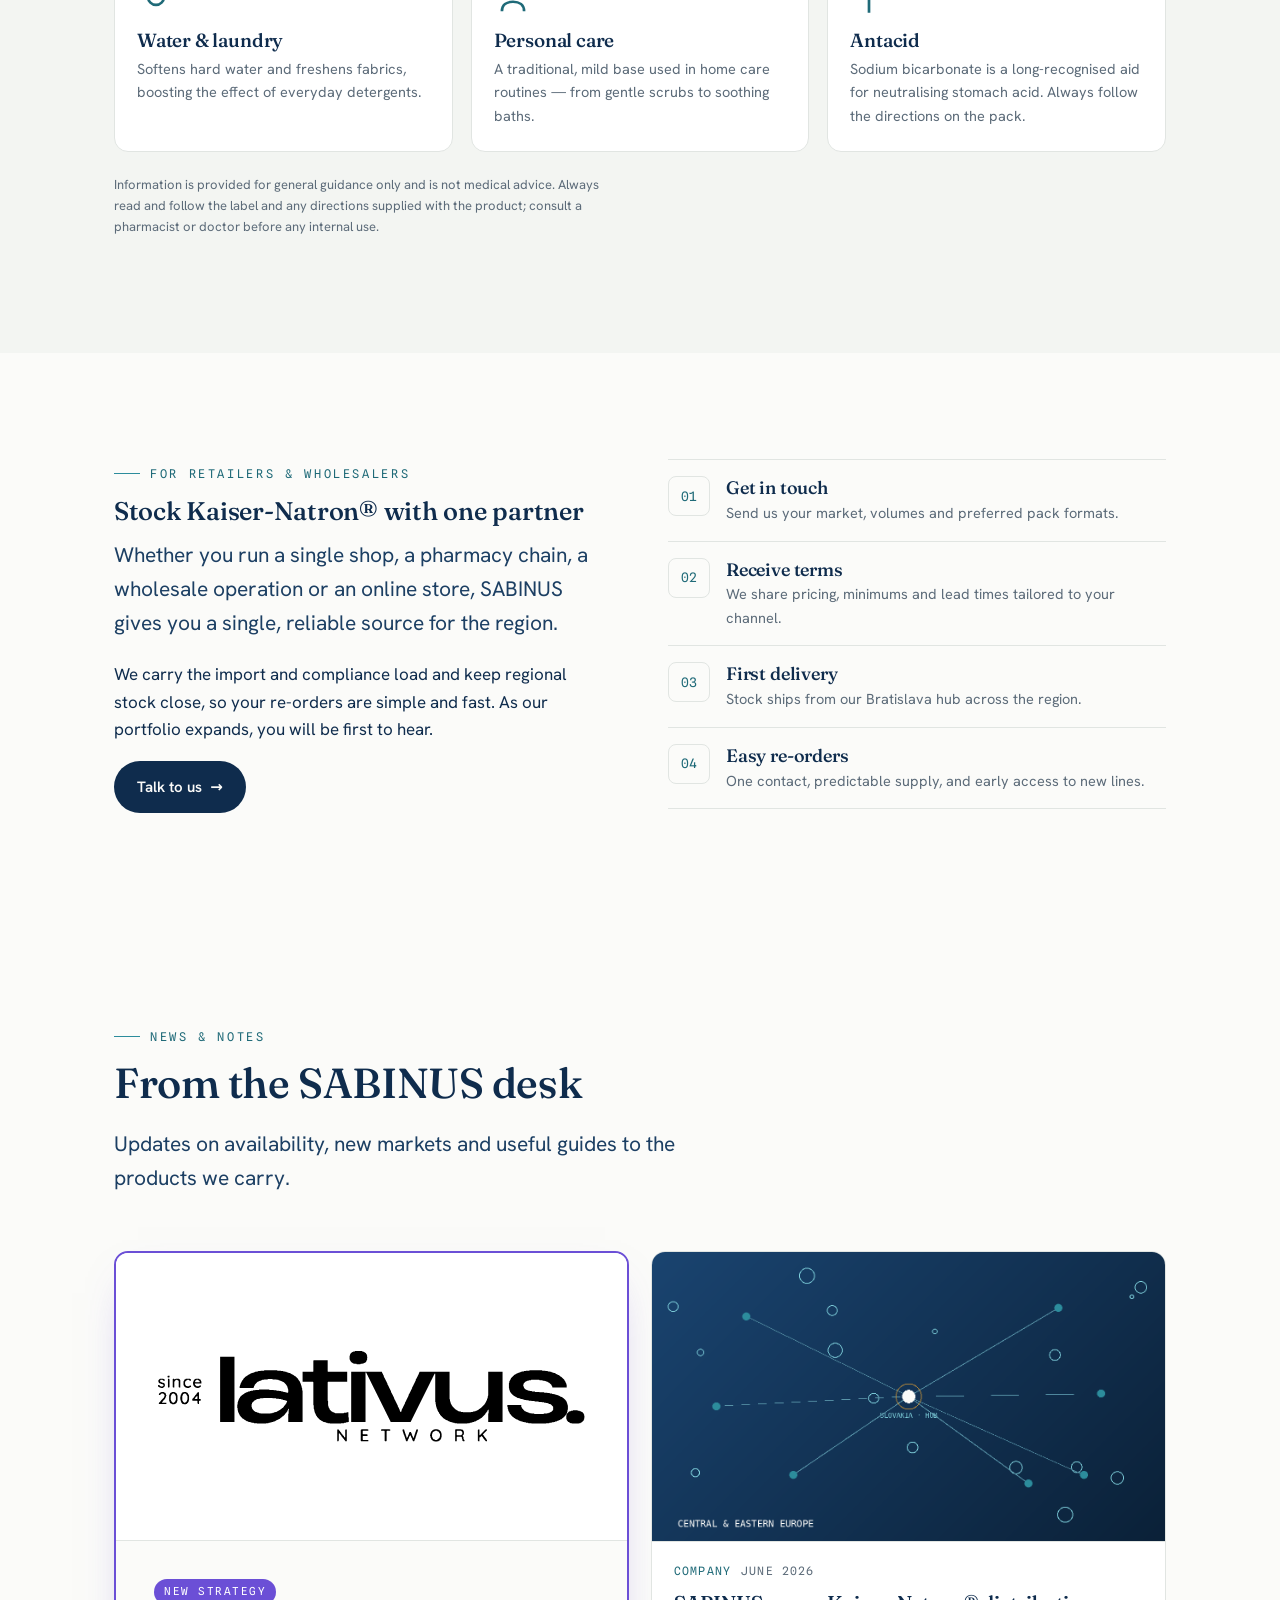
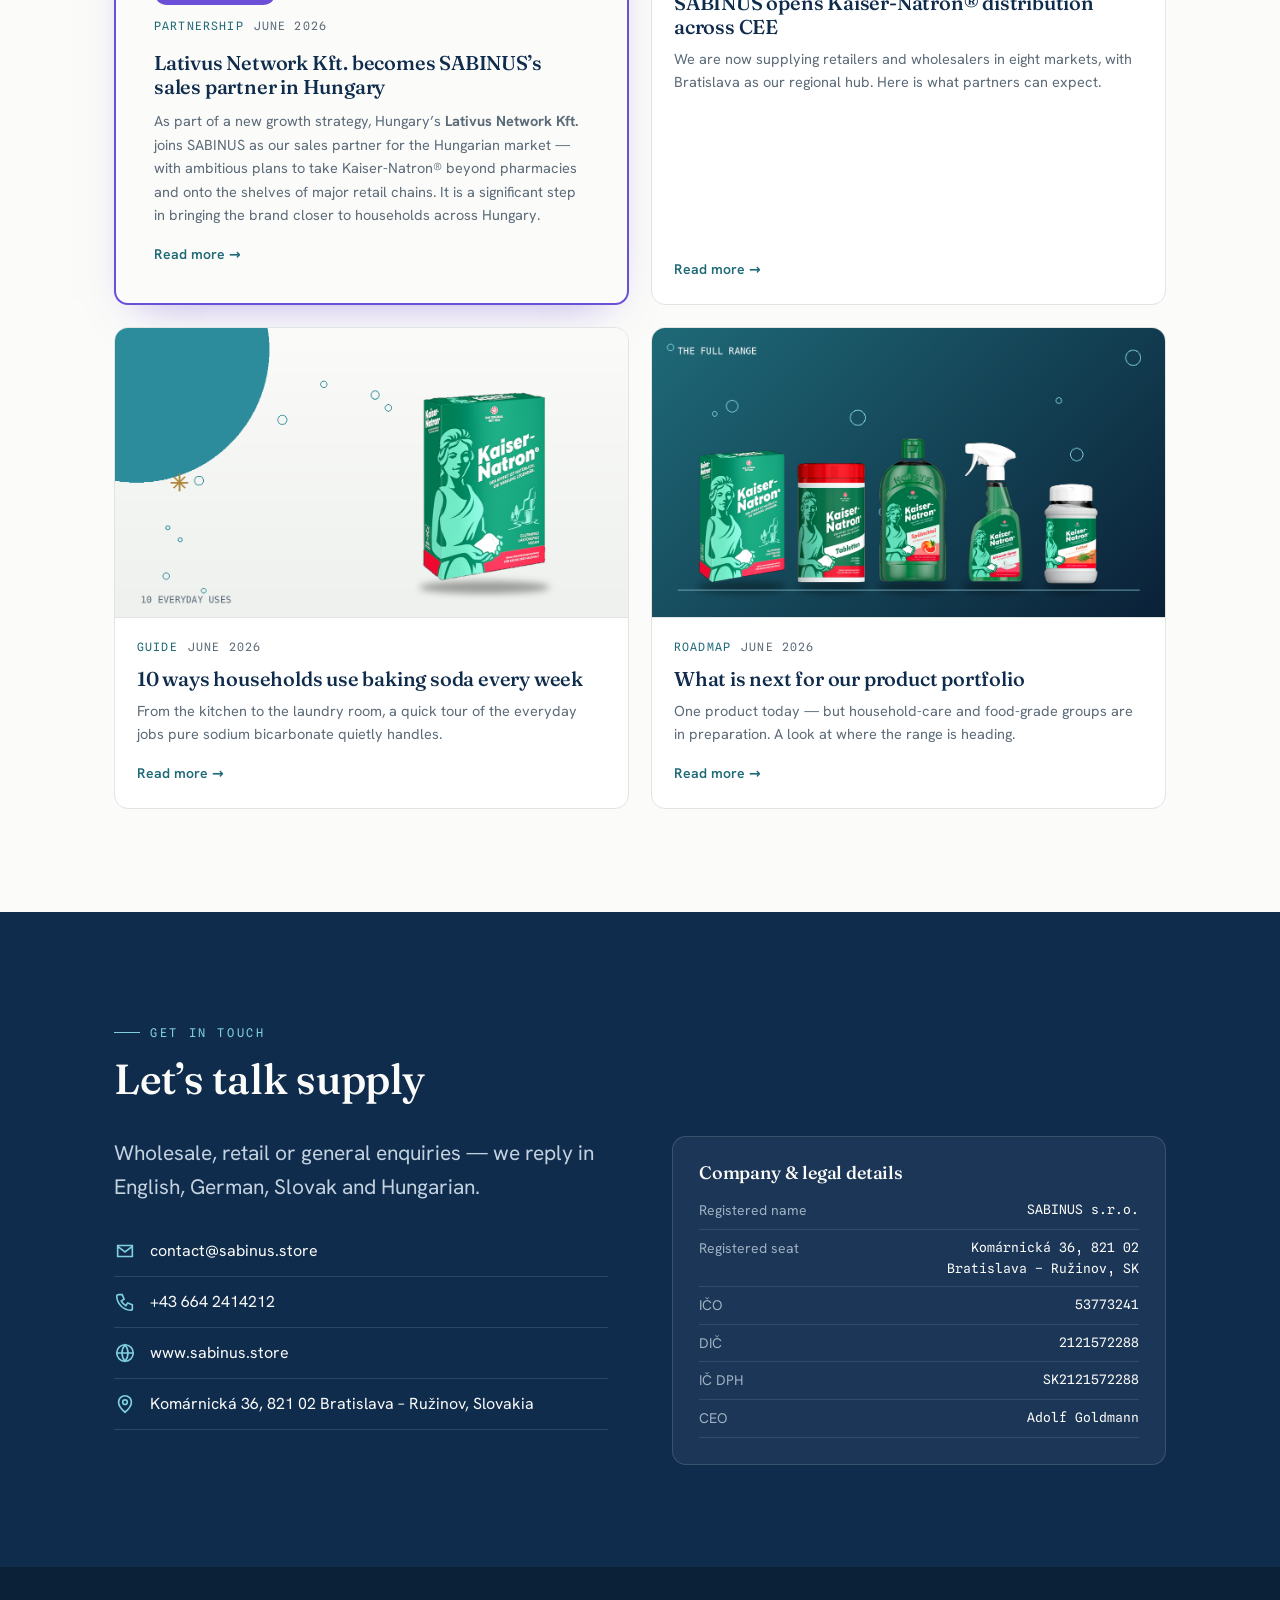
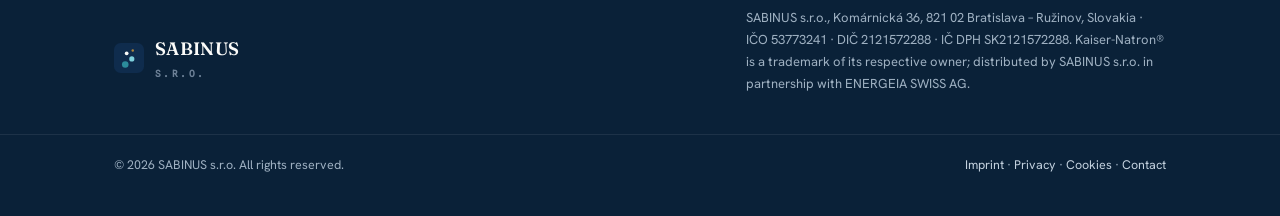
==== commit d55bdbdd: "Add files via upload SABINUS — valódi Lativus logó beillesztése a hírkártyába" ====
--- a/index.html
+++ b/index.html
@@ -354,7 +354,7 @@
         </div>
         <div class="news-grid">
         <article class="post feat reveal">
-          <div class="cover logo-panel"><img src="assets/img/partners/lativus-logo.png" alt="Lativus Network Kft. logo" loading="lazy"></div>
+          <div class="cover logo-panel"><img src="assets/img/partners/lativus-logo.svg" alt="Lativus Network Kft. logo" loading="lazy"></div>
           <div class="body">
             <span class="badge">New strategy</span>
             <div class="meta"><span class="cat cat-strategy">Partnership</span><span>June 2026</span></div>
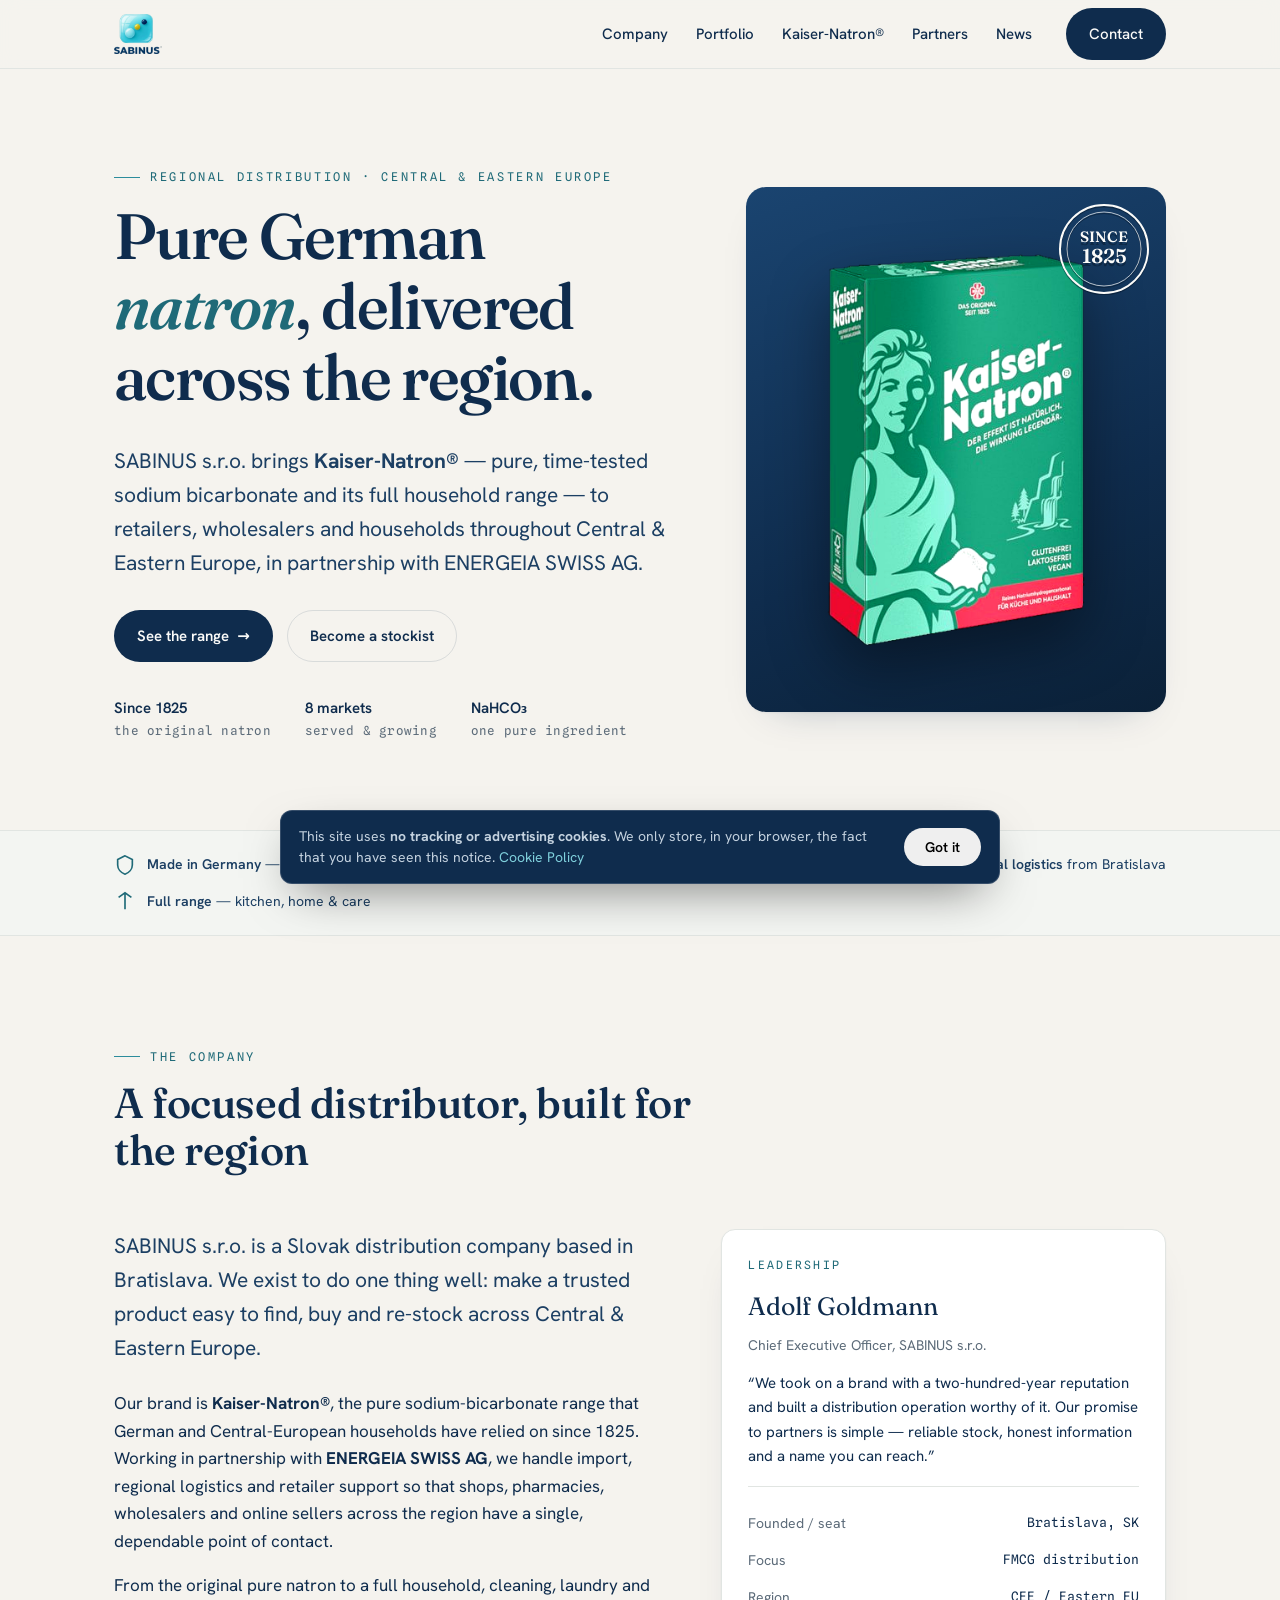
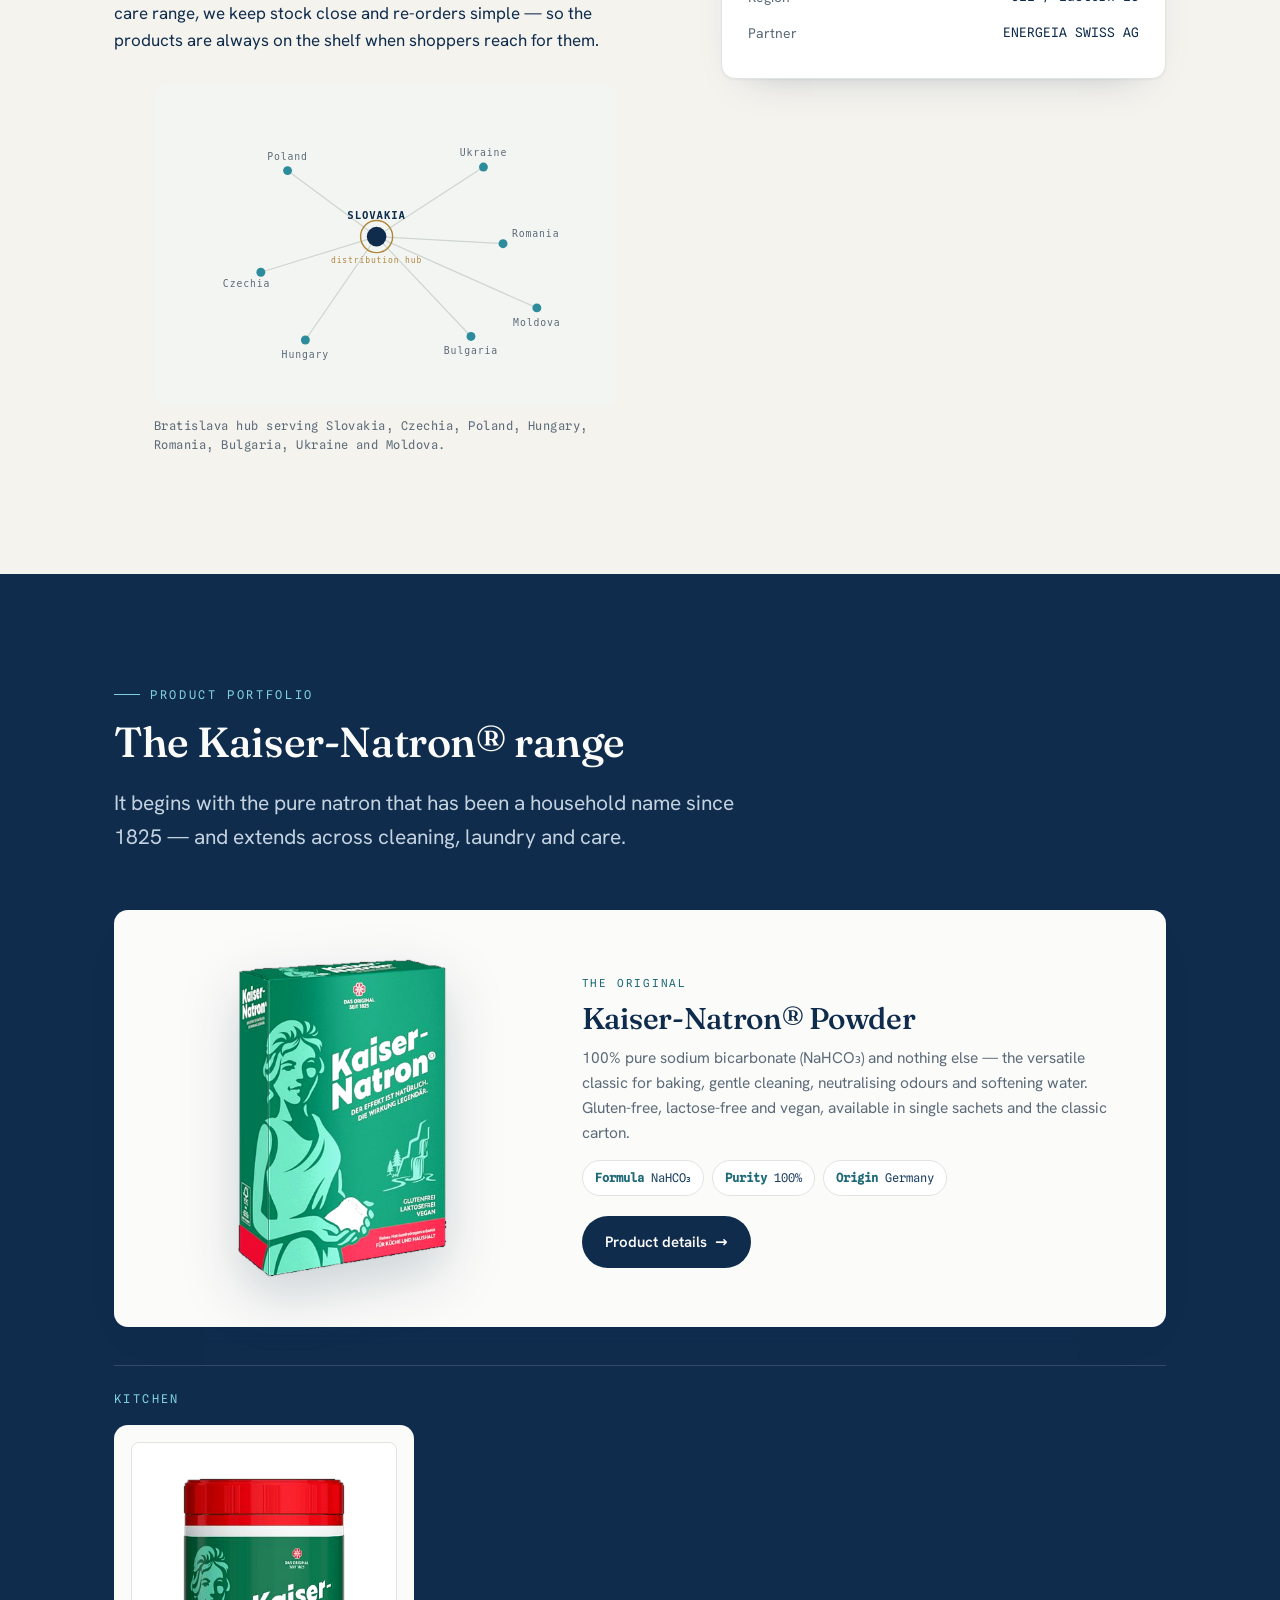
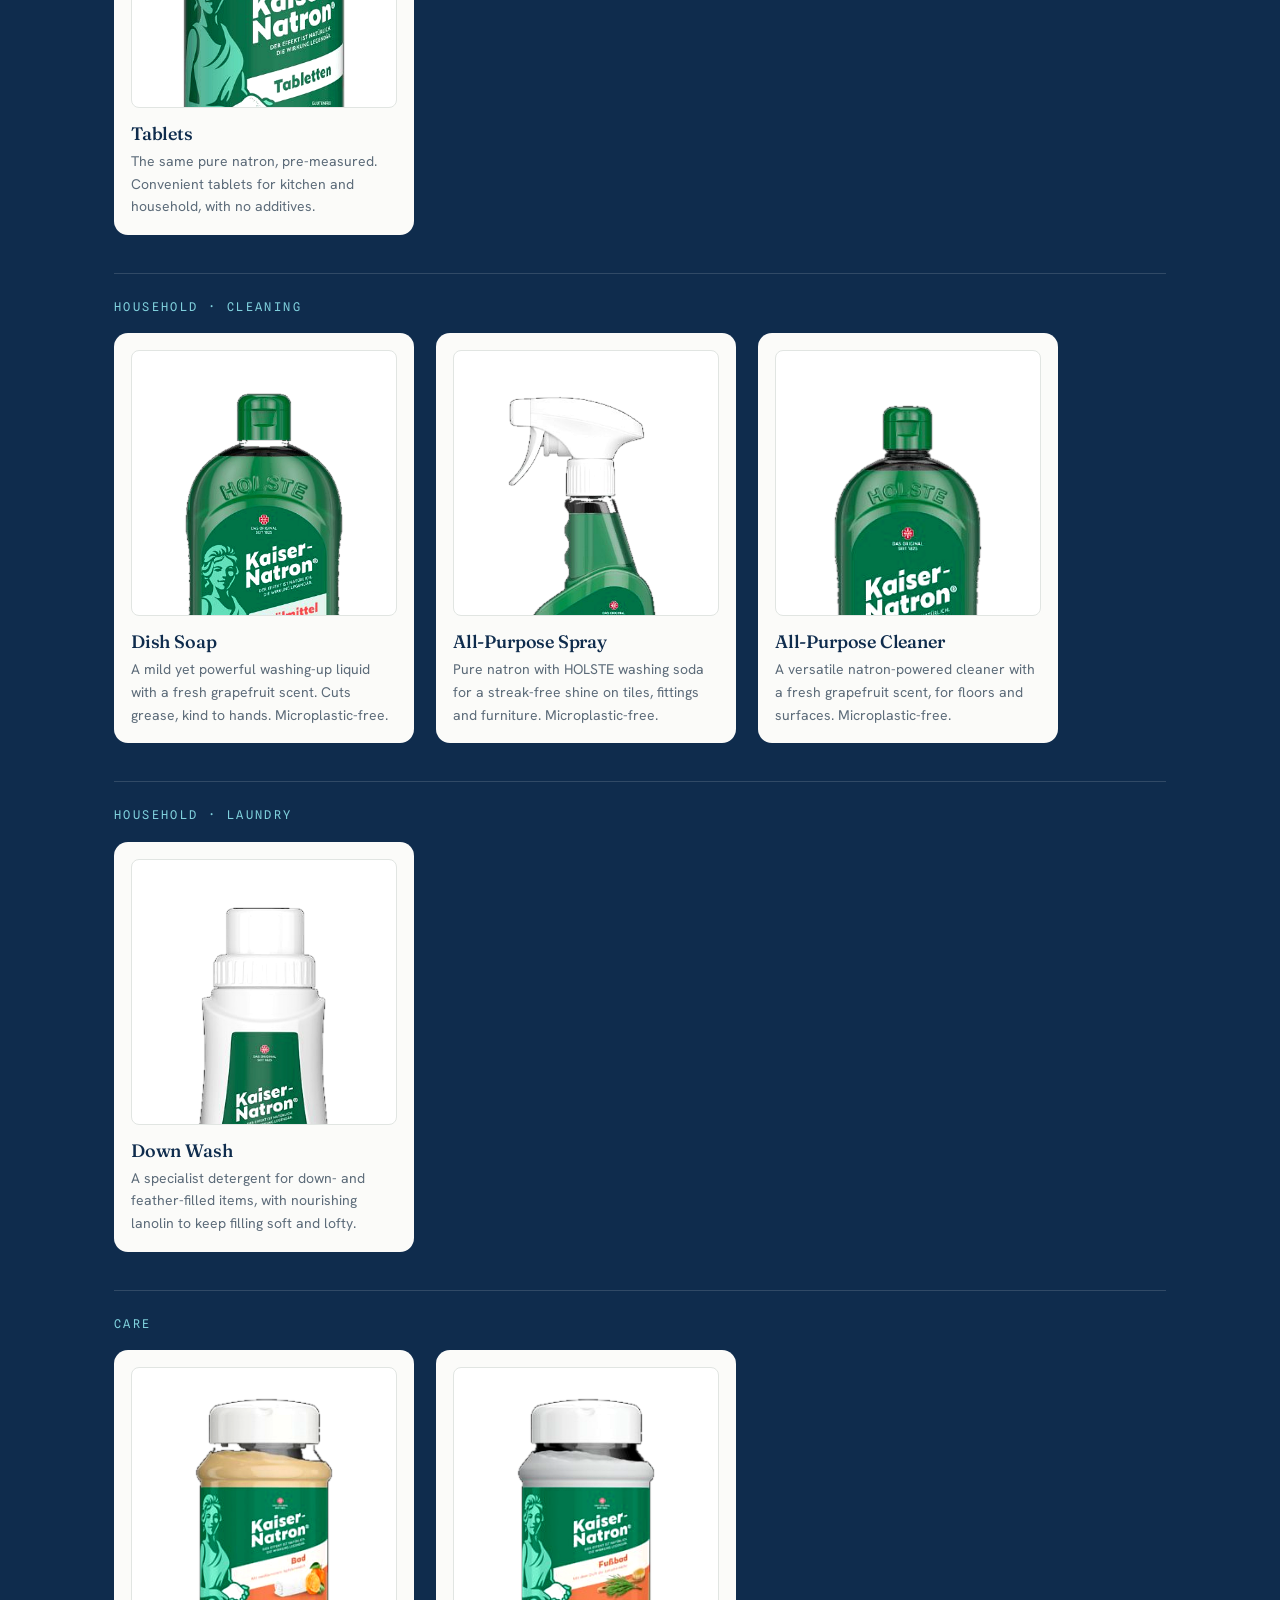
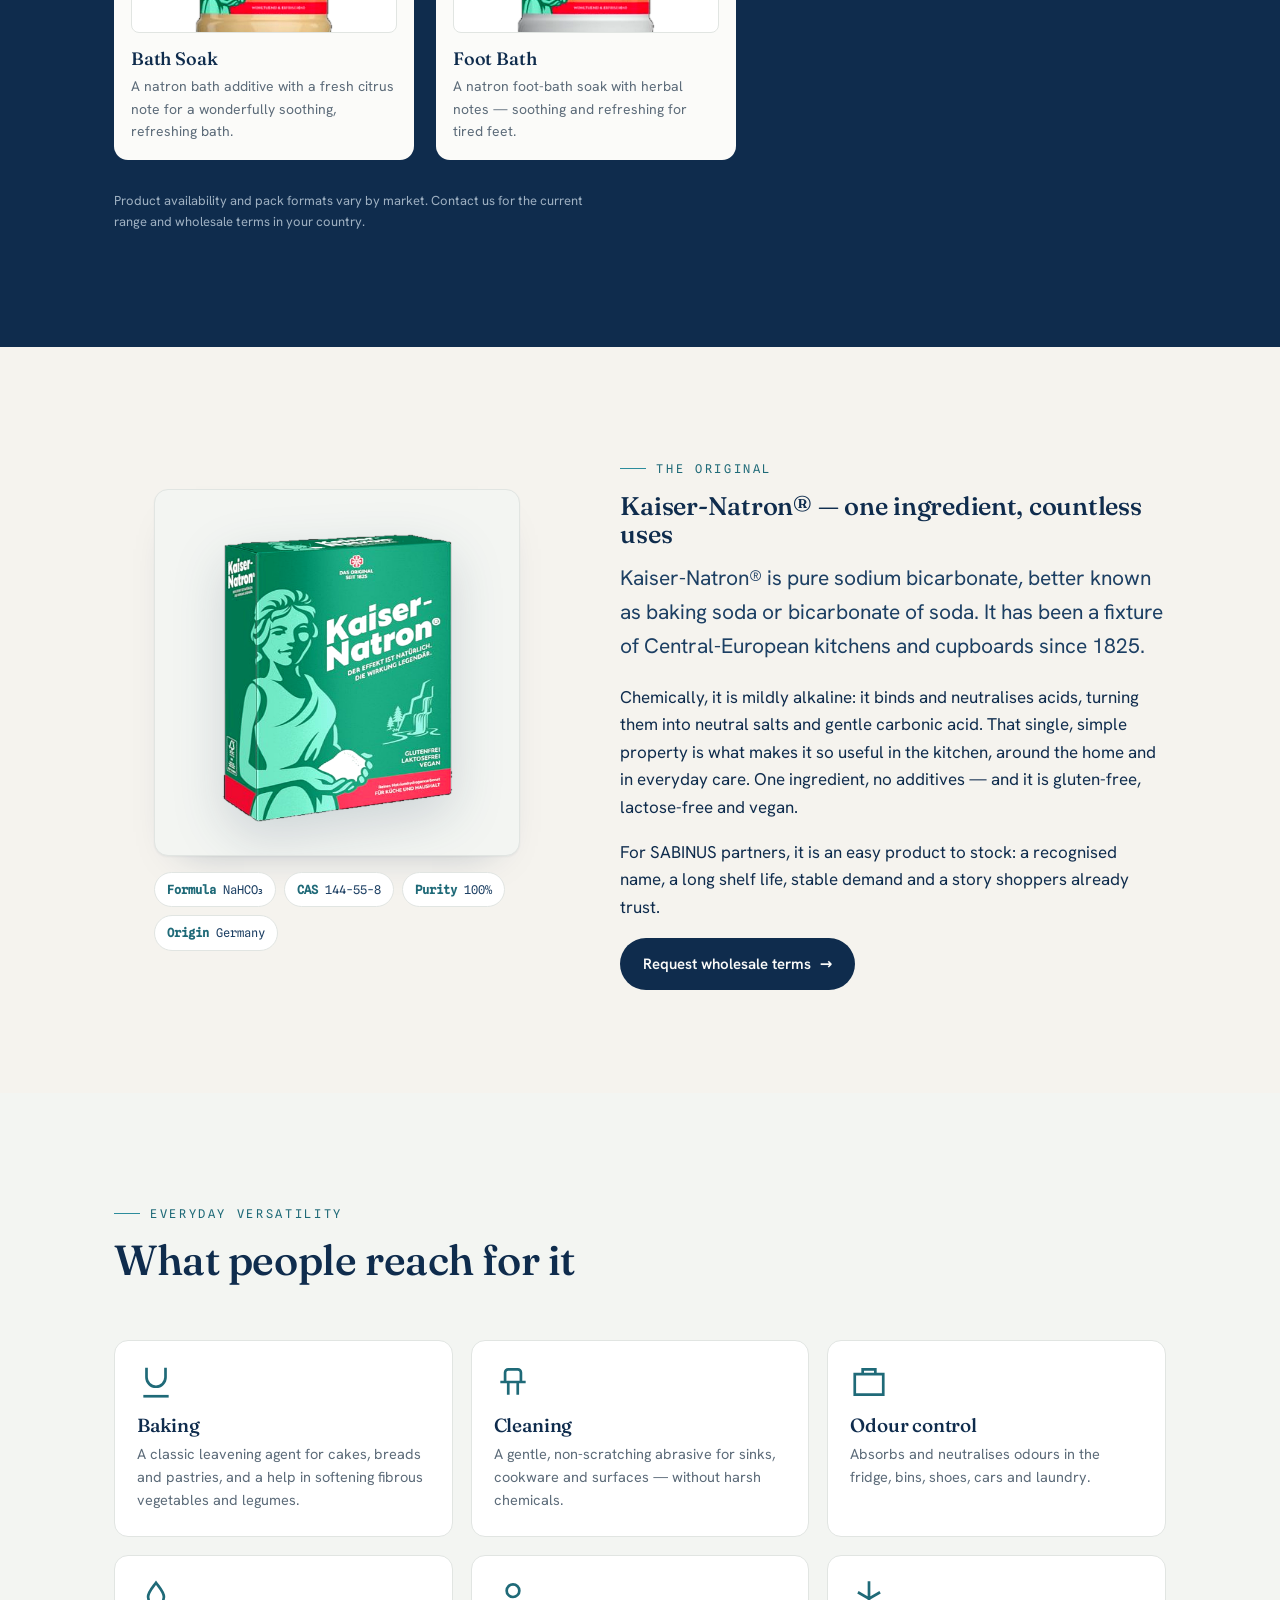
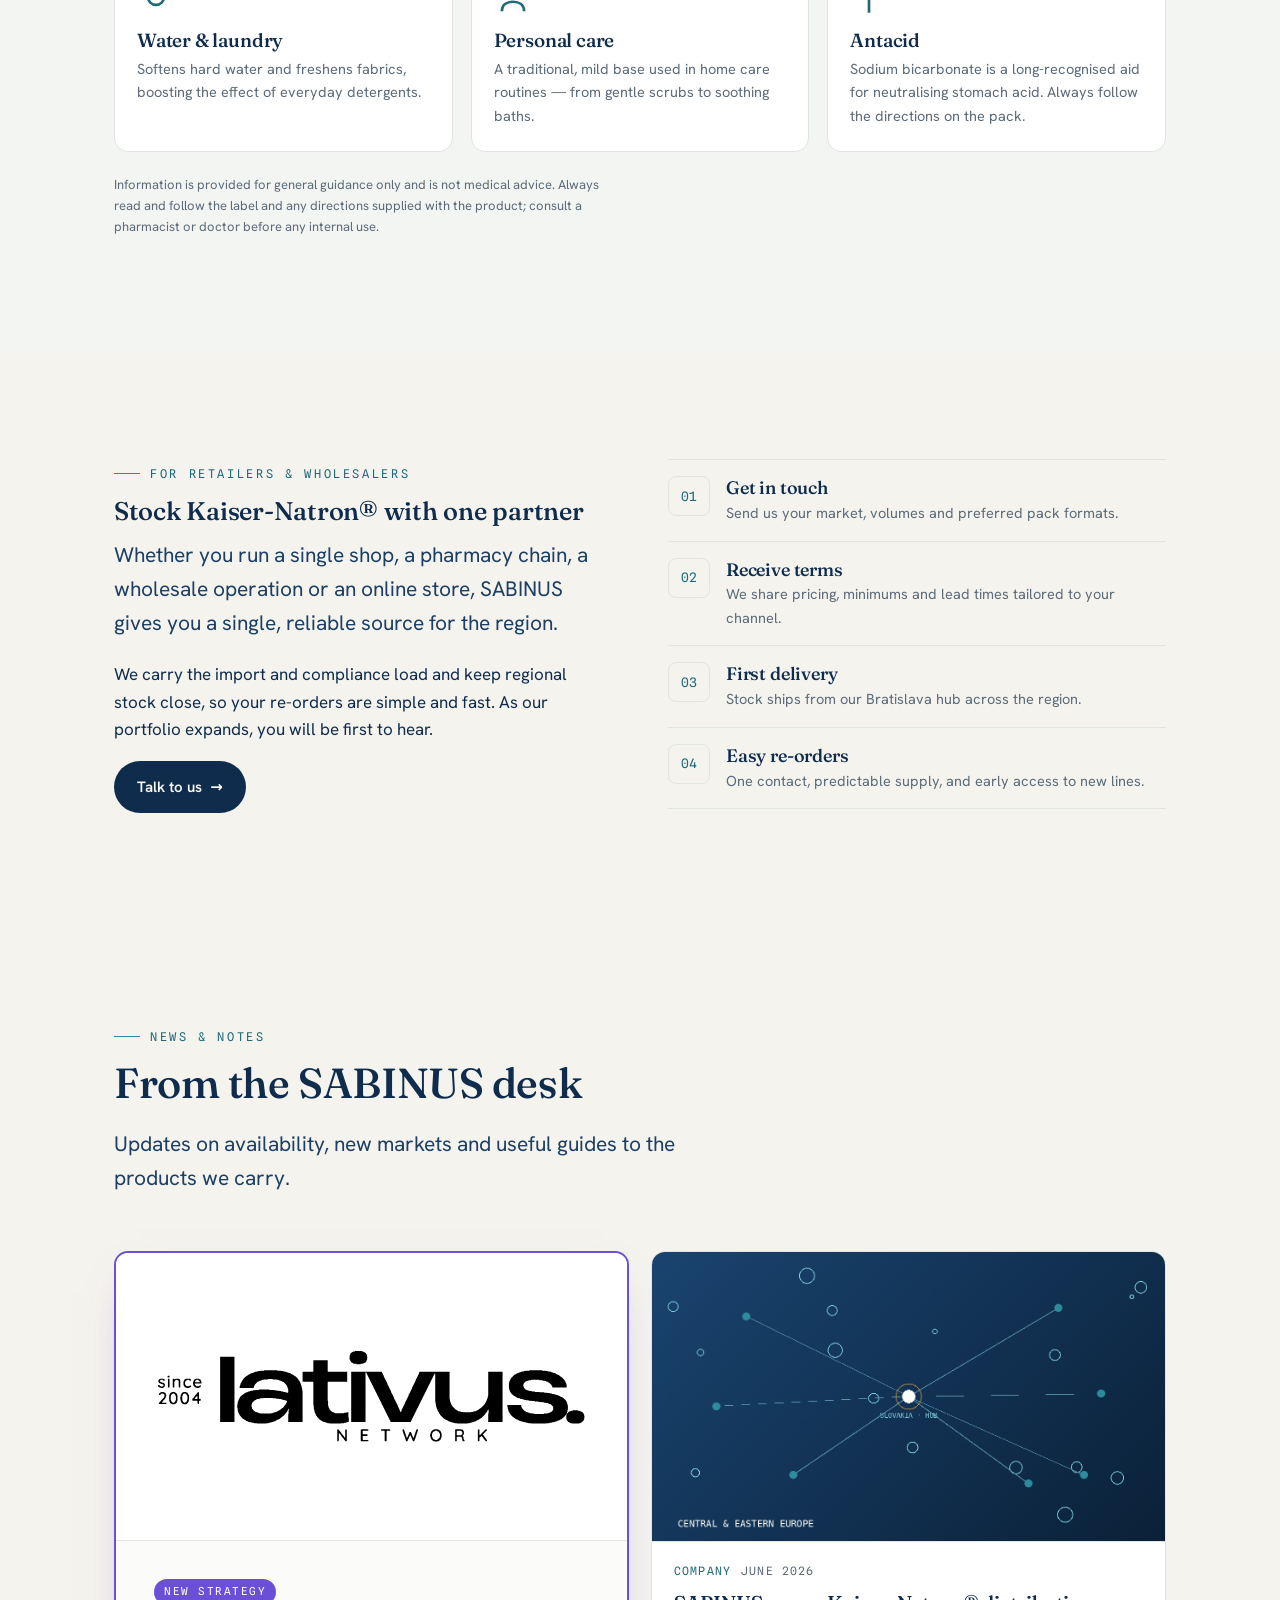
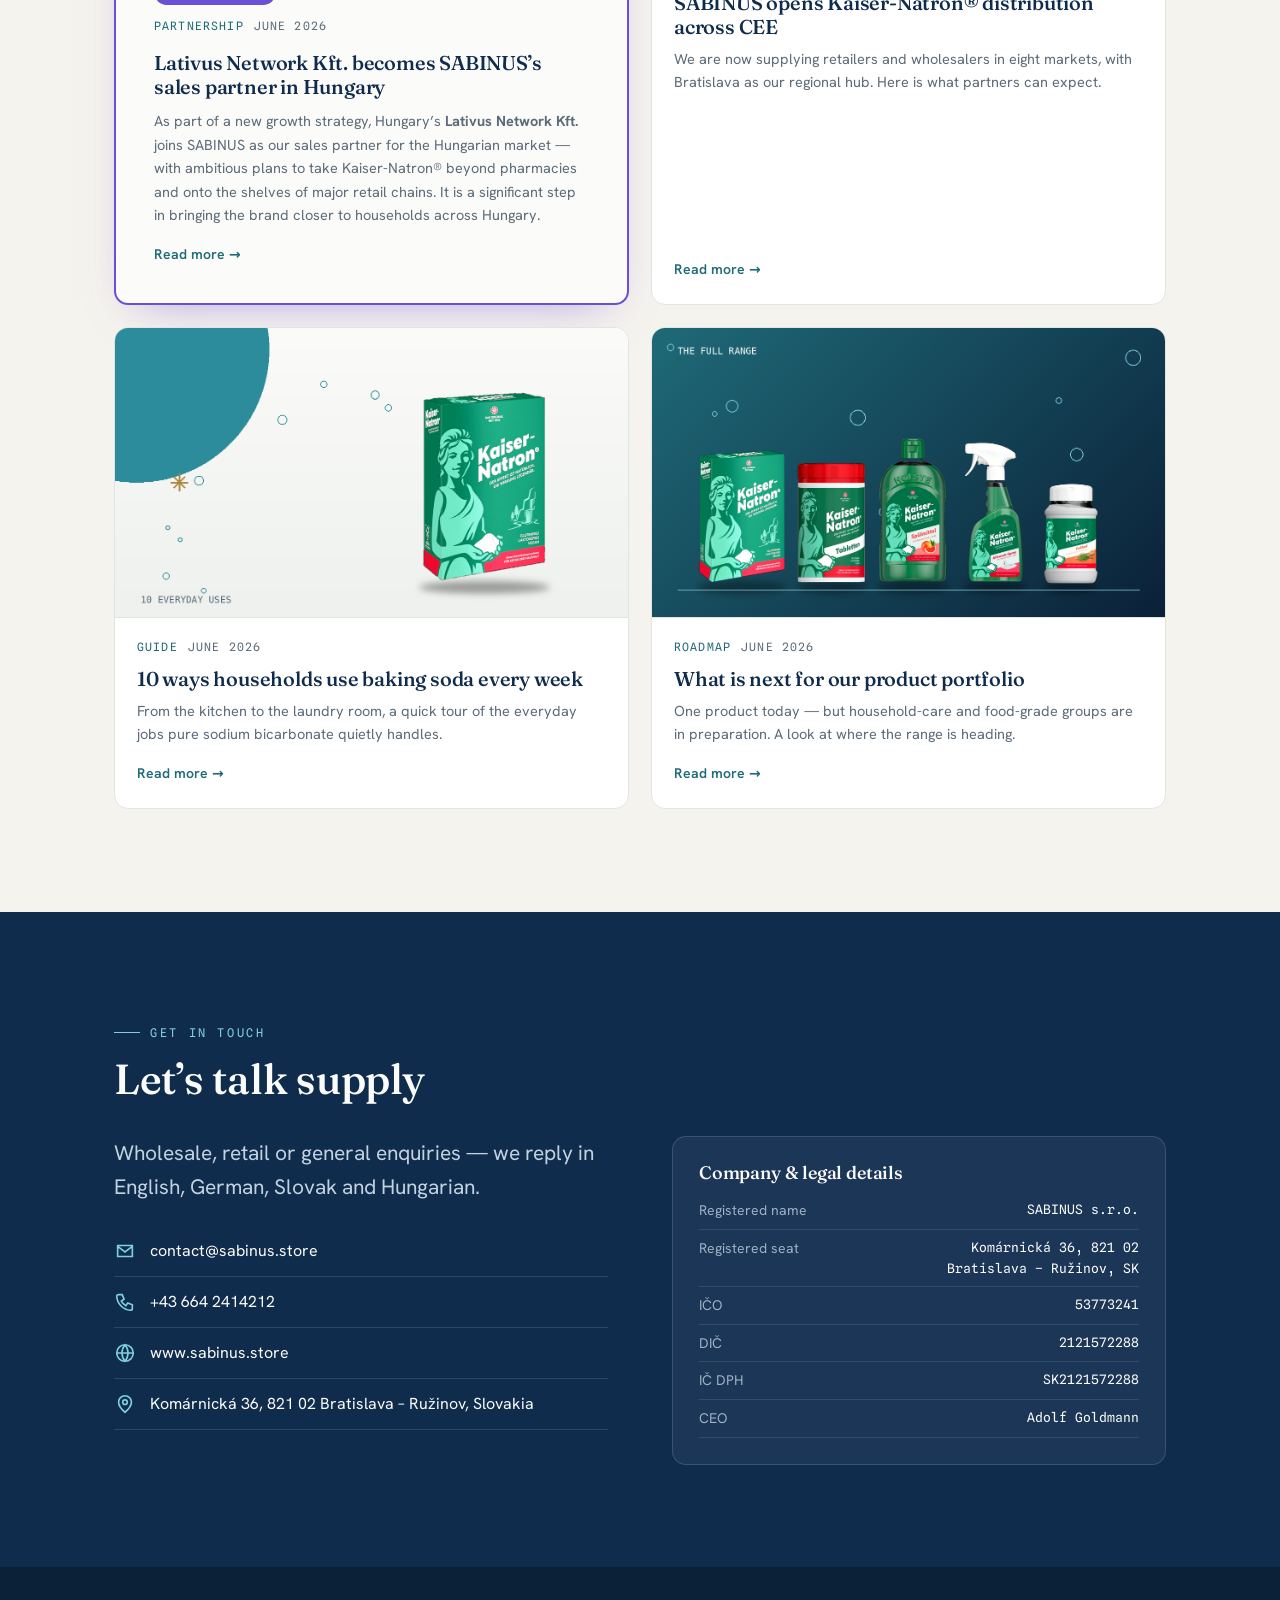
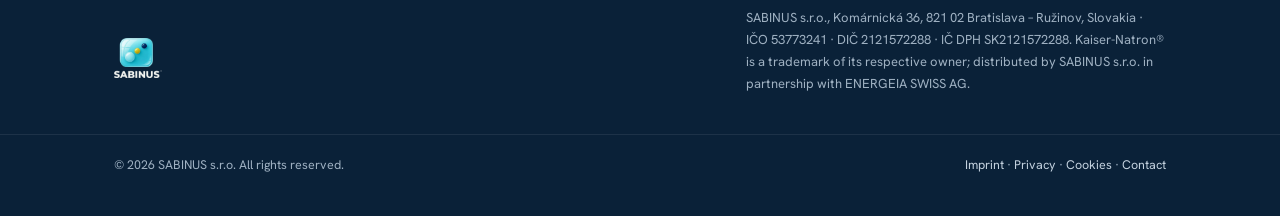
==== commit 3a37ad9f: "Add files via upload logo" ====
--- a/index.html
+++ b/index.html
@@ -29,7 +29,7 @@
   <meta name="twitter:image" content="https://www.sabinus.store/assets/img/og-image.png" />
 
   <!-- ============ ICONS / FONTS (self-hosted — no third-party requests) ============ -->
-  <link rel="icon" type="image/svg+xml" href="assets/img/favicon.svg" />
+  <link rel="icon" type="image/png" href="assets/img/favicon.png" />
   <link rel="stylesheet" href="assets/css/fonts.css" />
   <link rel="stylesheet" href="assets/css/styles.css" />
 
@@ -43,7 +43,7 @@
         "@id": "https://www.sabinus.store/#org",
         "name": "SABINUS s.r.o.",
         "url": "https://www.sabinus.store/",
-        "logo": "https://www.sabinus.store/assets/img/favicon.svg",
+        "logo": "https://www.sabinus.store/assets/img/sabinus-logo.png",
         "image": "https://www.sabinus.store/assets/img/og-image.png",
         "description": "Central & Eastern European distributor of Kaiser-Natron® pure sodium bicarbonate, in partnership with ENERGEIA SWISS AG.",
         "email": "contact@sabinus.store",
@@ -89,8 +89,7 @@
   <header class="site-header">
     <div class="wrap nav">
       <a class="brand" href="#top" aria-label="SABINUS home">
-        <img class="mark" src="assets/img/favicon.svg" alt="" width="30" height="30" />
-        <span>SABINUS<small>s.r.o. · distribution</small></span>
+        <img class="brand-logo" src="assets/img/sabinus-logo.png" alt="SABINUS" />
       </a>
       <button class="nav-toggle" aria-expanded="false" aria-controls="menu" aria-label="Open menu">
         <svg viewBox="0 0 24 24" fill="none" stroke-width="2" stroke-linecap="round"><path d="M3 6h18M3 12h18M3 18h18"/></svg>
@@ -429,7 +428,7 @@
   <!-- ===================== FOOTER ===================== -->
   <footer class="site-footer">
     <div class="wrap">
-      <a class="brand" href="#top"><img class="mark" src="assets/img/favicon.svg" alt="" width="28" height="28"><span>SABINUS<small>s.r.o.</small></span></a>
+      <a class="brand" href="#top"><img class="brand-logo" src="assets/img/sabinus-logo-light.png" alt="SABINUS" /></a>
       <p class="legal">SABINUS s.r.o., Komárnická 36, 821 02 Bratislava – Ružinov, Slovakia · IČO 53773241 · DIČ 2121572288 · IČ DPH SK2121572288. Kaiser-Natron® is a trademark of its respective owner; distributed by SABINUS s.r.o. in partnership with ENERGEIA SWISS AG.</p>
     </div>
     <div class="foot-bottom">
--- a/assets/css/styles.css
+++ b/assets/css/styles.css
@@ -17,6 +17,7 @@
   --line:     #E1E5E2;   /* hairlines */
   --line-ink: rgba(15,44,77,.12);
   --white:    #ffffff;
+  --bg:       #F5F3EE;   /* page canvas — soft off-white, easier on the eyes */
 
   /* Type */
   --display: "Fraunces", Georgia, "Times New Roman", serif;
@@ -41,7 +42,7 @@
 body {
   margin: 0;
   font-family: var(--body);
-  background: var(--powder);
+  background: var(--bg);
   color: var(--ink);
   line-height: 1.62;
   font-size: 17px;
@@ -94,7 +95,7 @@
    ===================================================================== */
 .site-header {
   position: sticky; top: 0; z-index: 50;
-  background: rgba(251,251,249,.82);
+  background: rgba(245,243,238,.82);
   backdrop-filter: saturate(140%) blur(10px);
   border-bottom: 1px solid var(--line);
 }
@@ -443,3 +444,21 @@
 .post.feat .body { justify-content: flex-start; }
 .post.feat h3 { font-size: 20px; }
 .post.feat p { font-size: 14.5px; }
+
+/* ===== Brand lockup: glass mark + SABINUS + flanked DISTRIBUTION ===== */
+.brand > span { display: inline-flex; flex-direction: column; align-items: stretch; line-height: 1; }
+.brand .mark { filter: drop-shadow(0 3px 5px rgba(12,36,64,.22)); }
+.brand small {
+  display: flex; align-items: center; gap: 7px;
+  font-family: var(--mono); font-weight: 500; font-size: 9px; letter-spacing: .2em;
+  color: var(--slate); margin-top: 5px; text-transform: uppercase; padding-left: .2em;
+}
+.brand small::before, .brand small::after { content: ""; height: 1px; flex: 1 1 4px; background: var(--brass); opacity: .6; }
+.site-footer .brand small { color: #9fb1c2; }
+.site-footer .brand small::before, .site-footer .brand small::after { background: #6d8197; opacity: .7; }
+
+/* ===== Uploaded SABINUS logo (image lockup) ===== */
+.brand-logo { height: 42px; width: auto; display: block; }
+.site-header .brand-logo { height: 40px; }
+.site-footer .brand-logo { height: 40px; }
+@media (max-width: 600px){ .brand-logo { height: 34px; } }
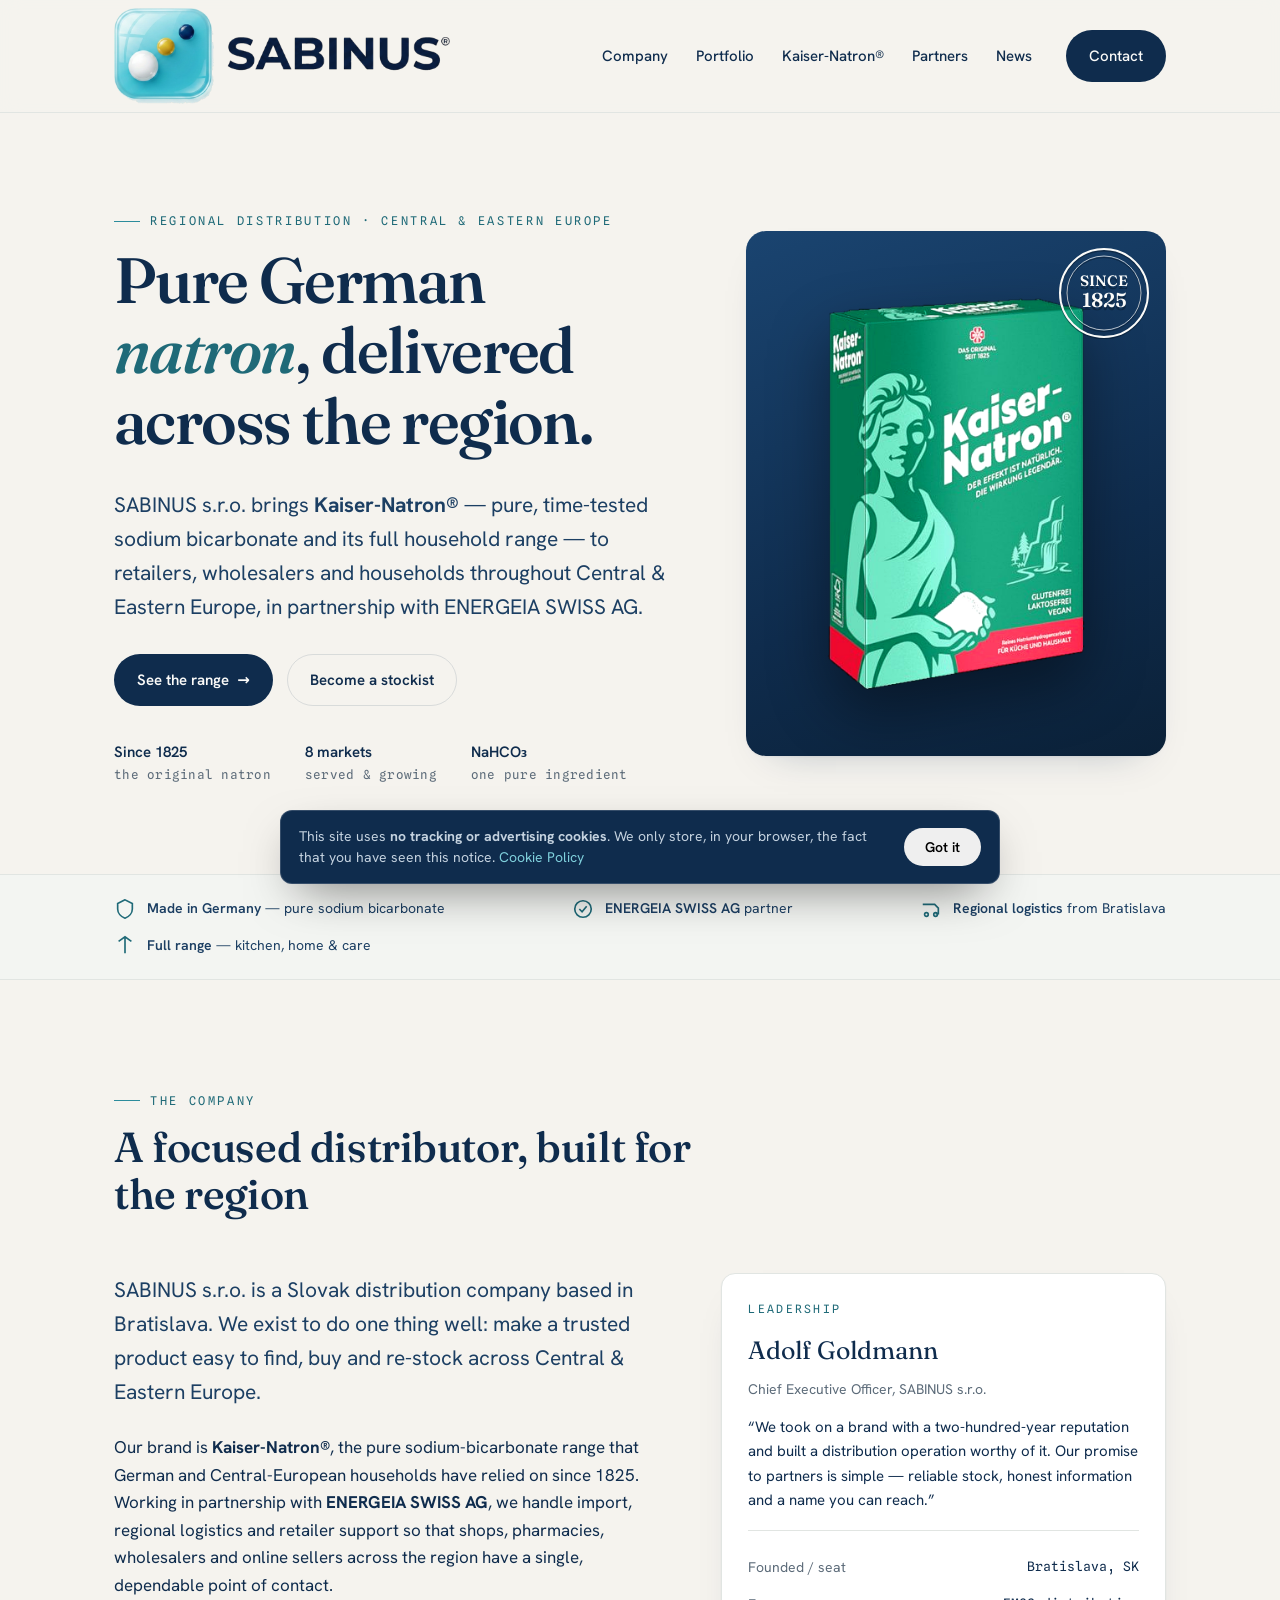
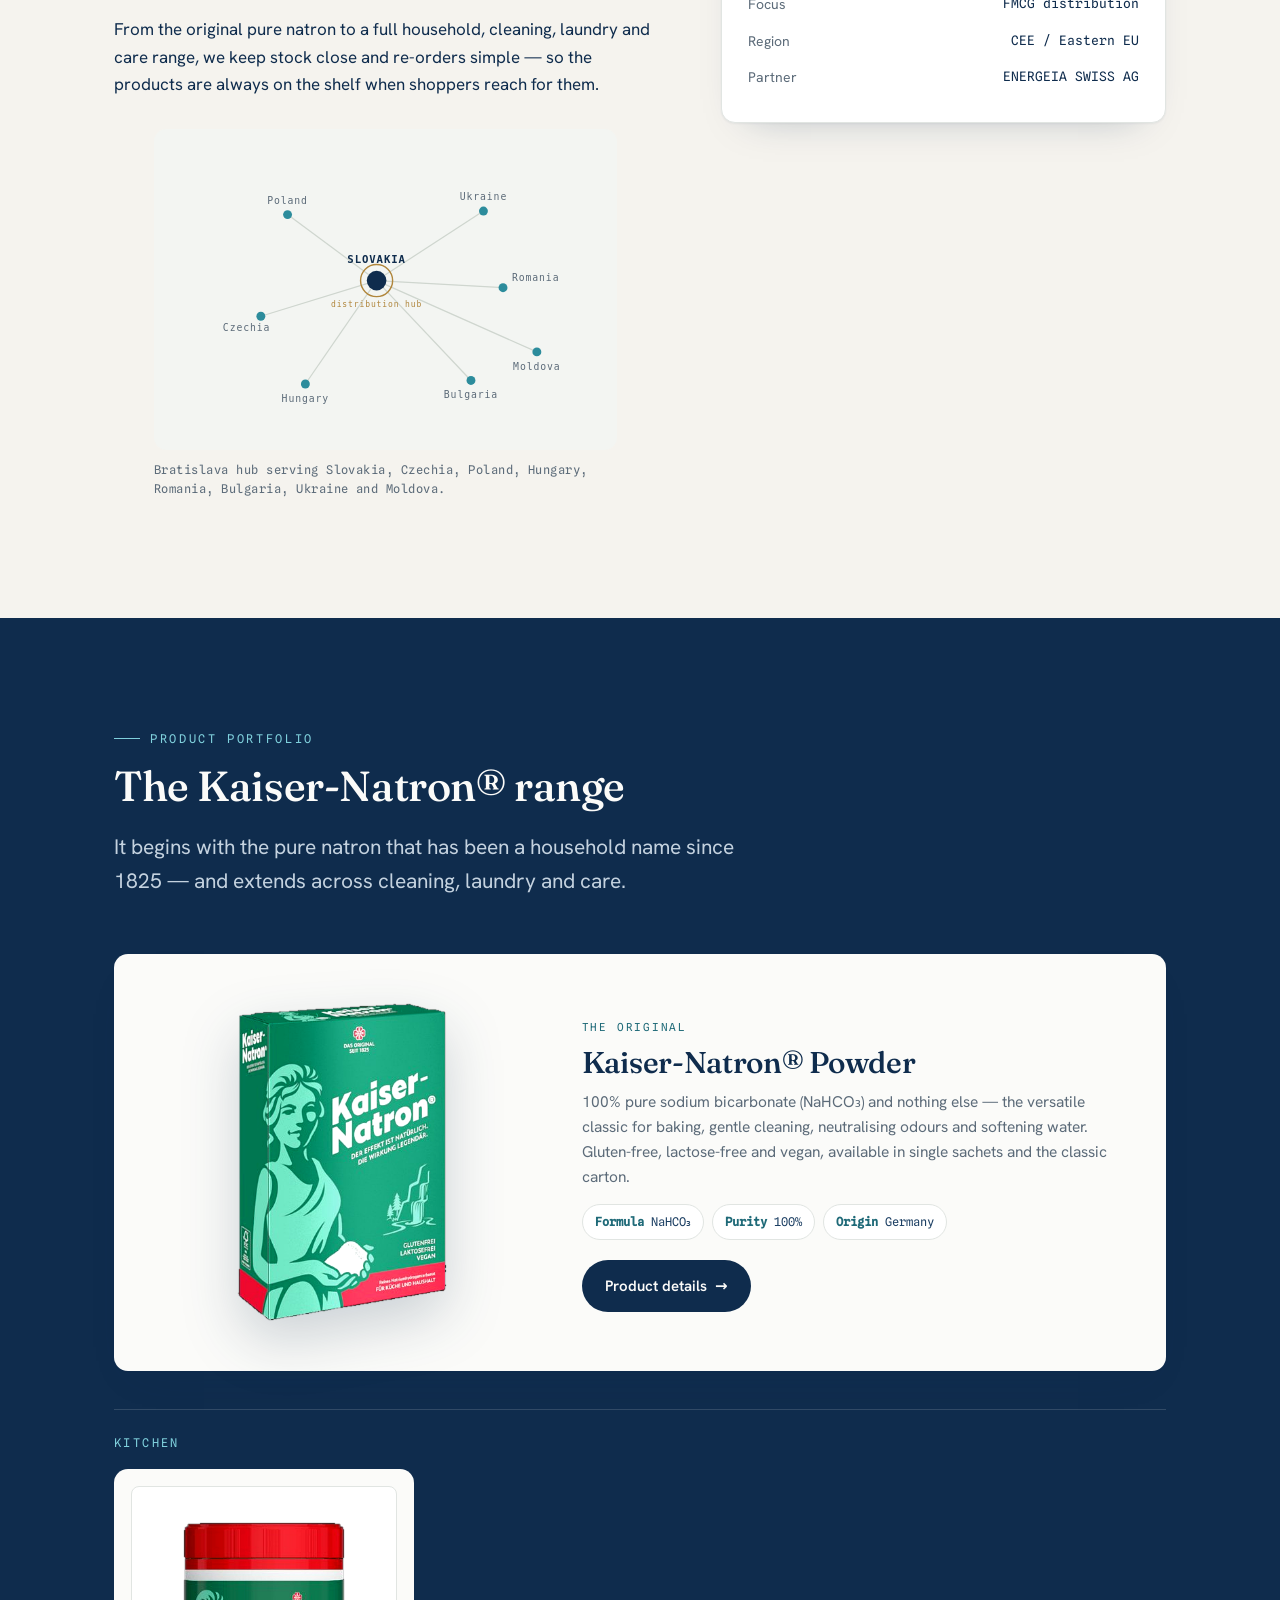
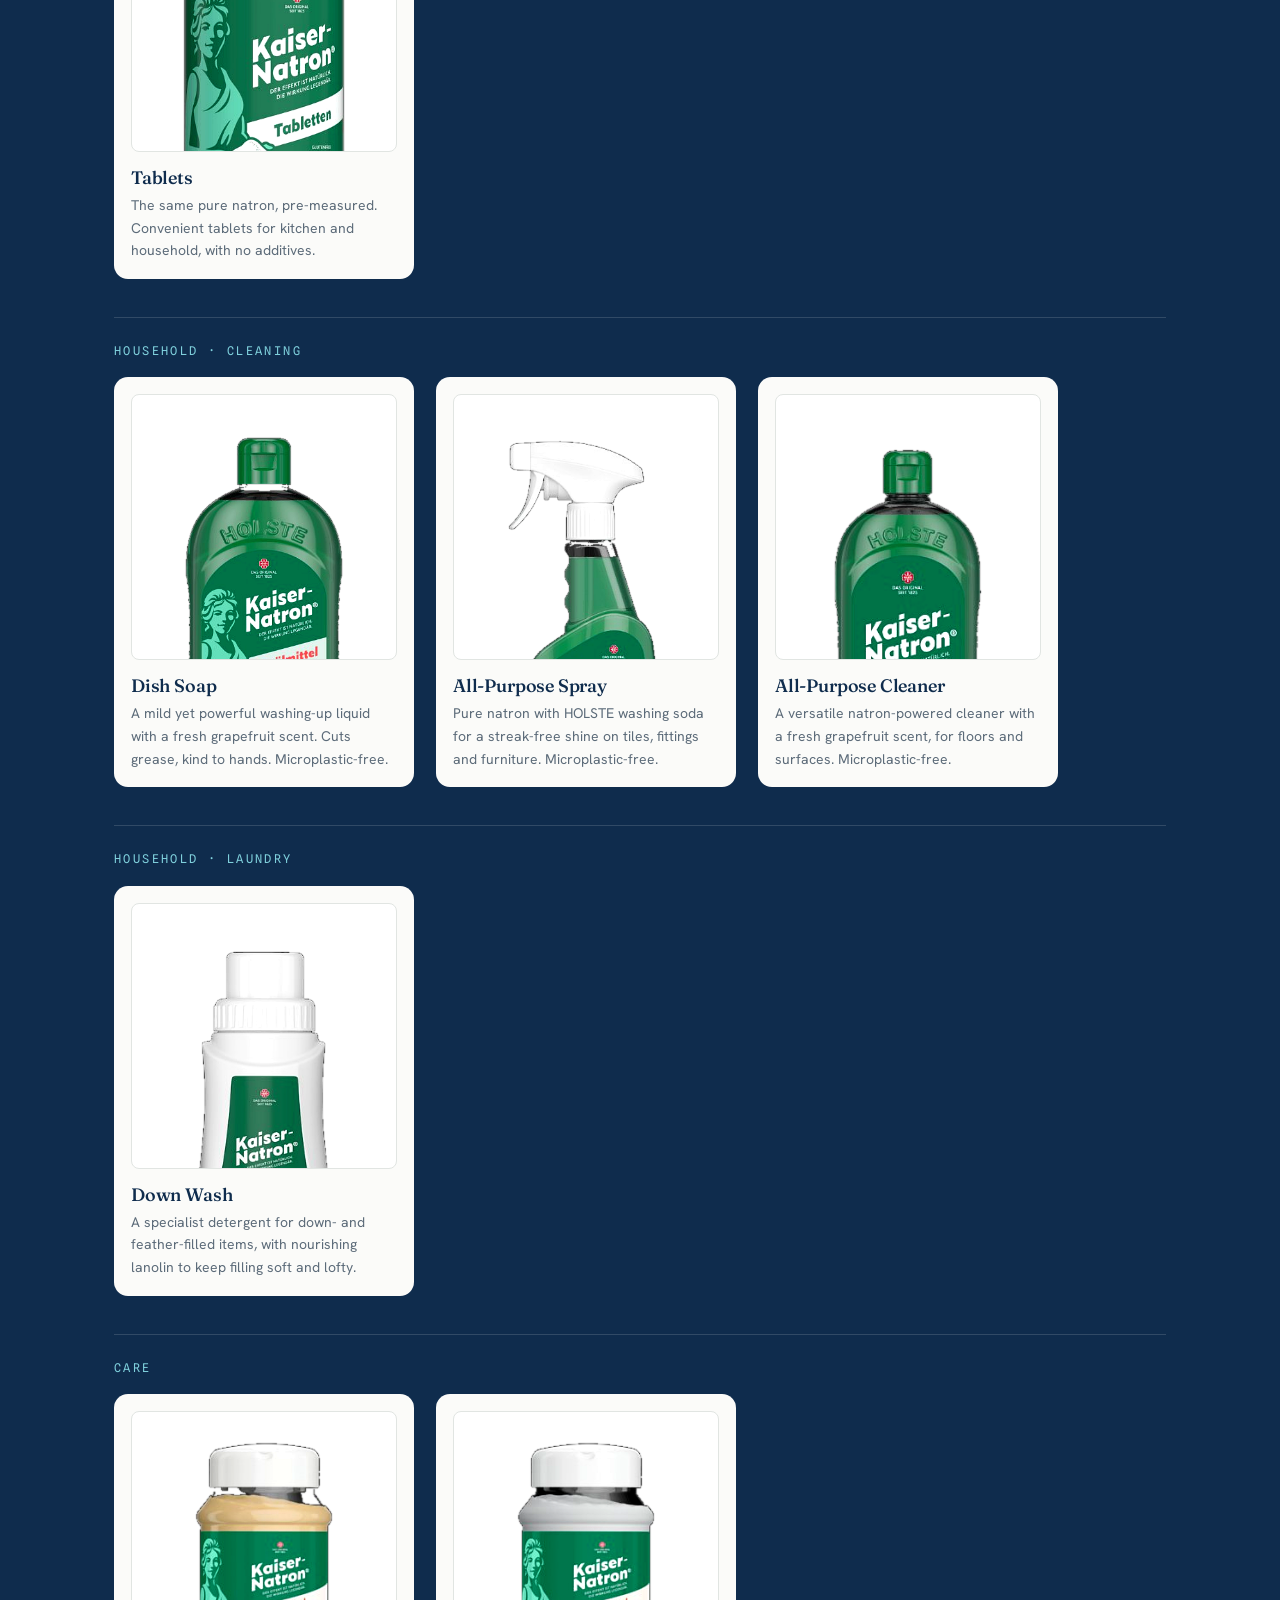
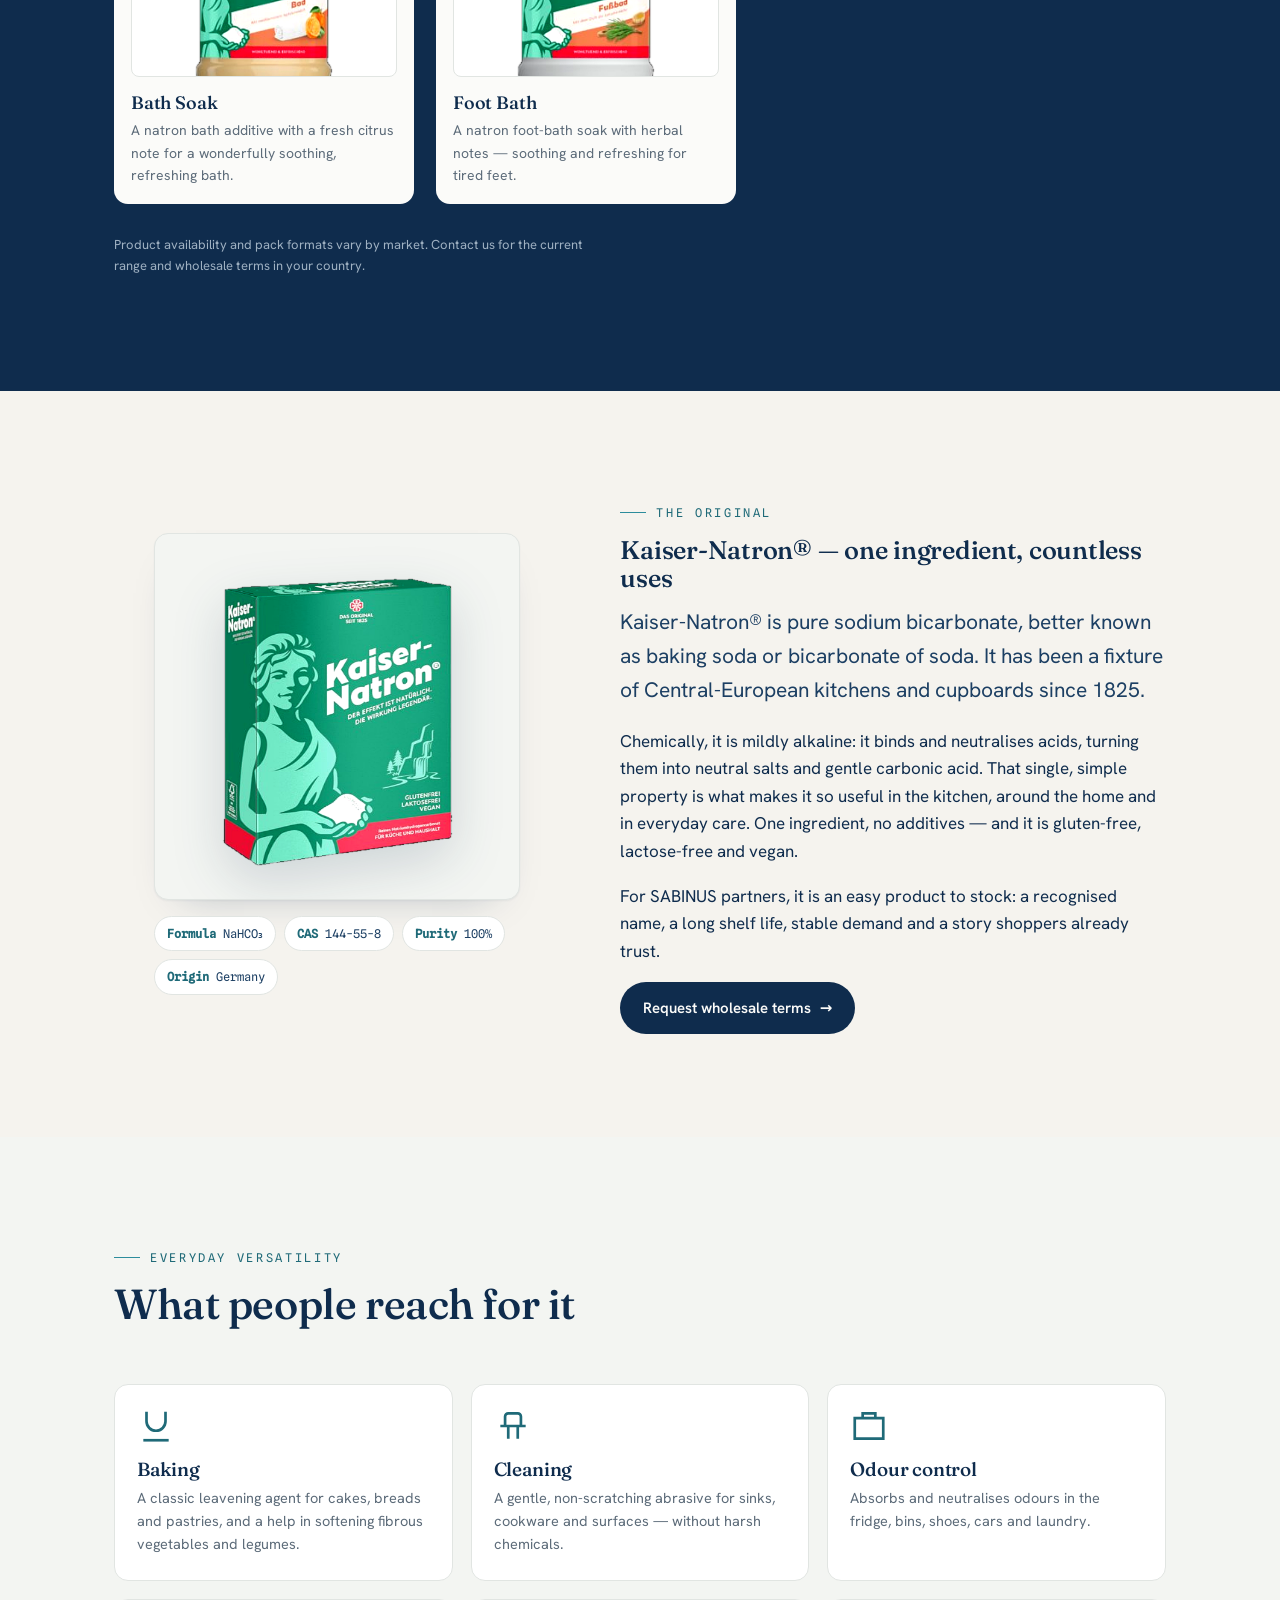
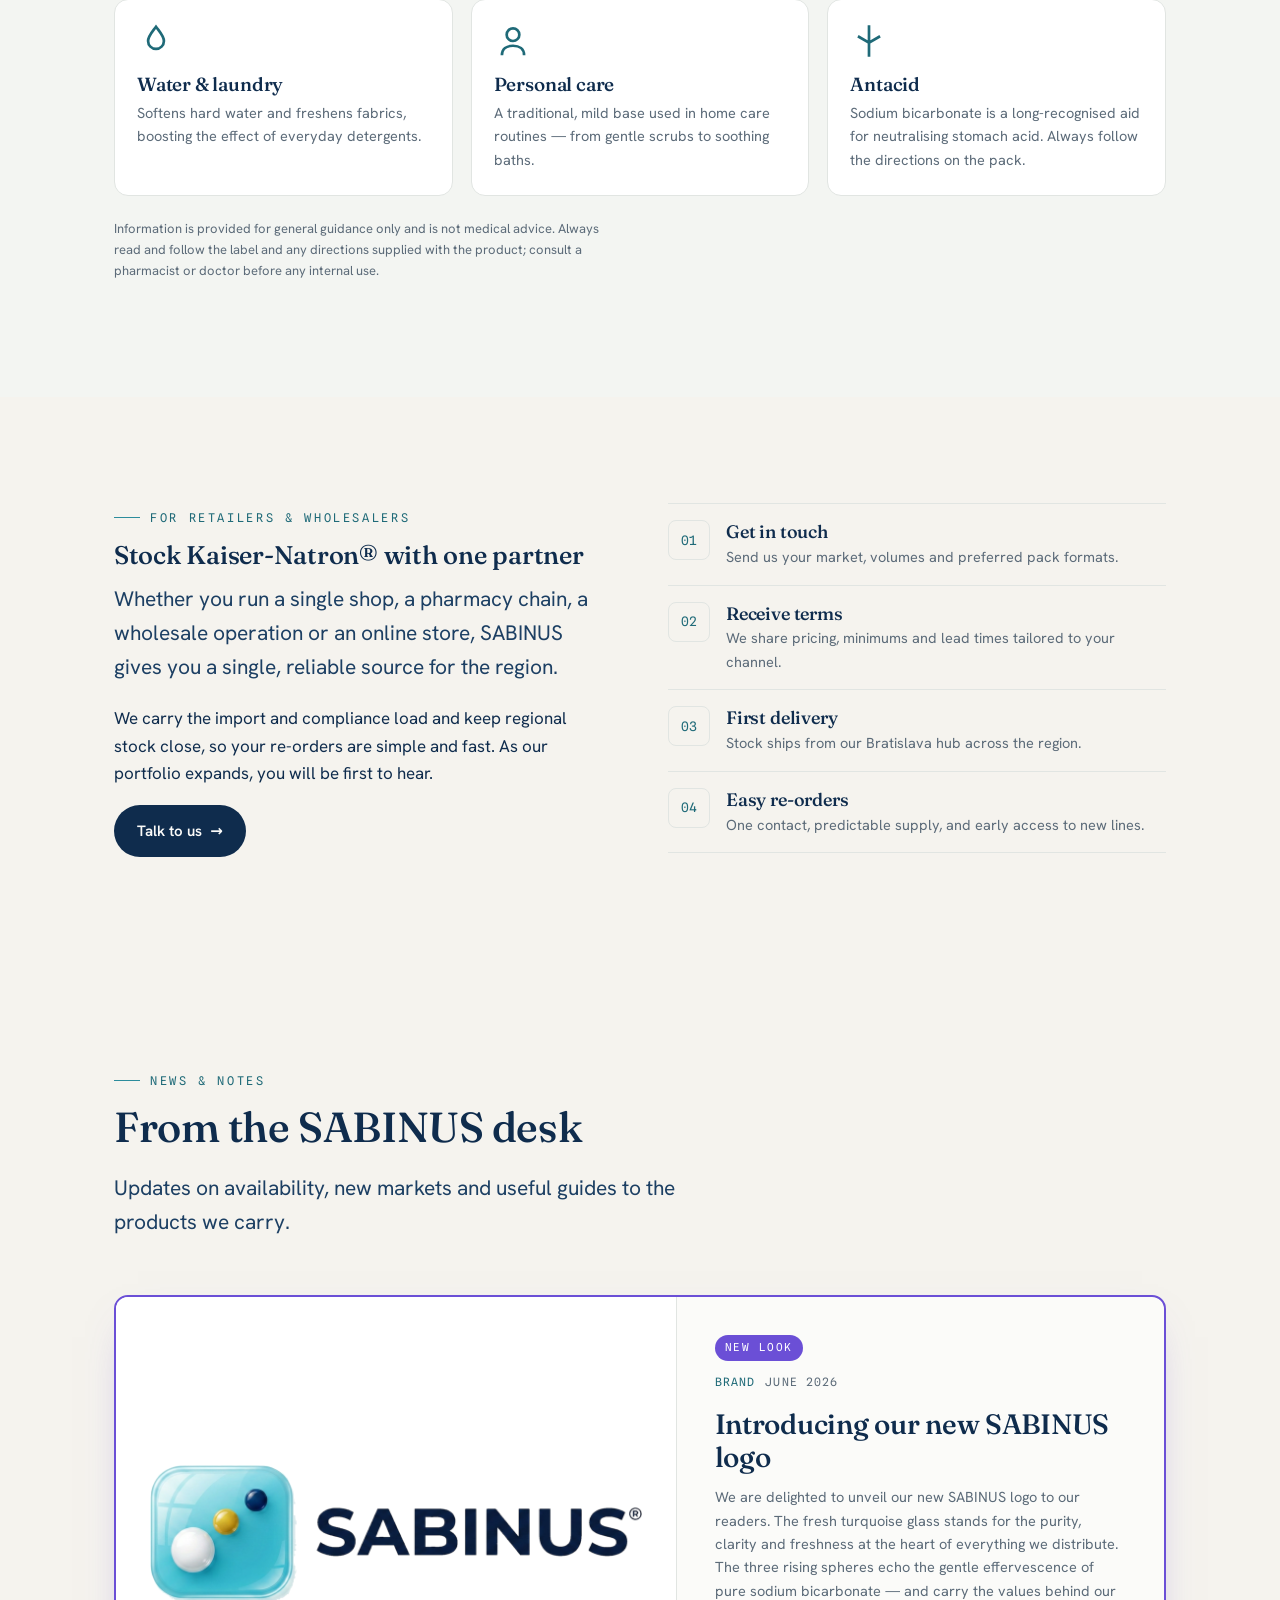
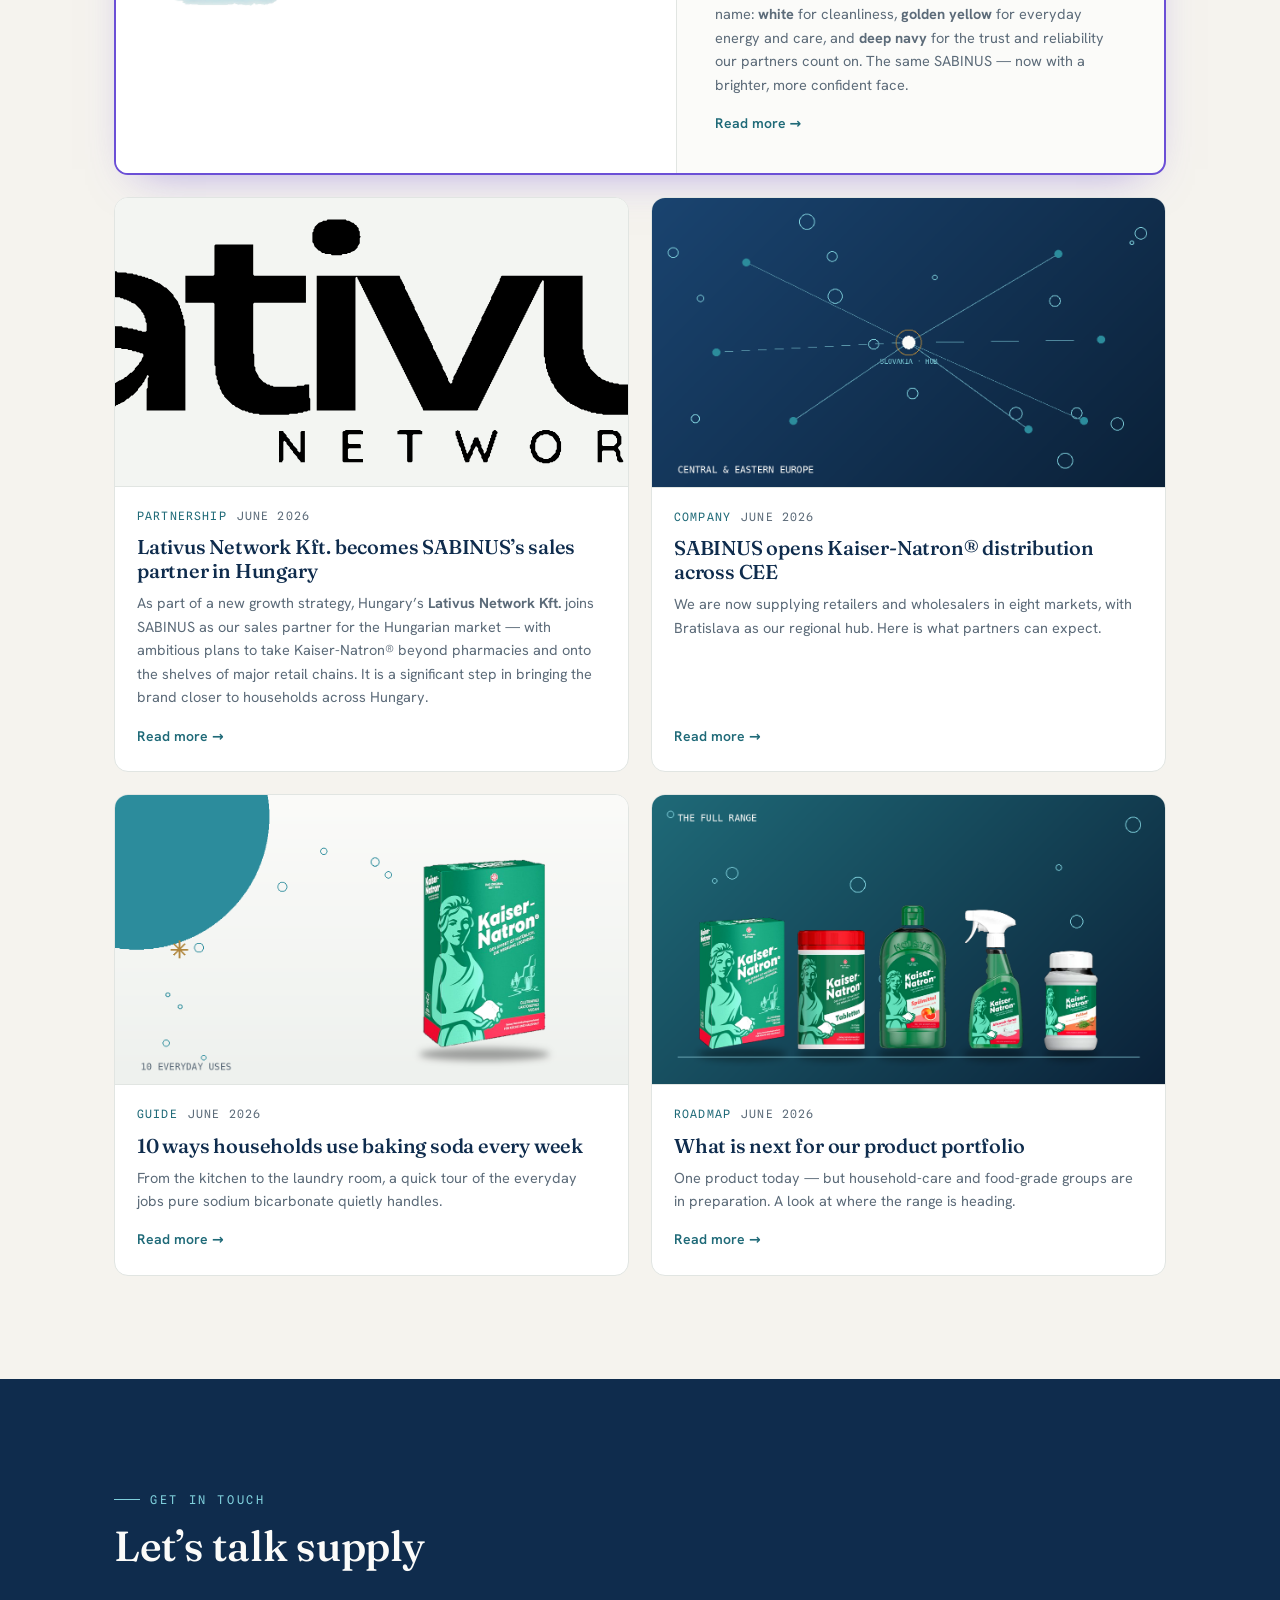
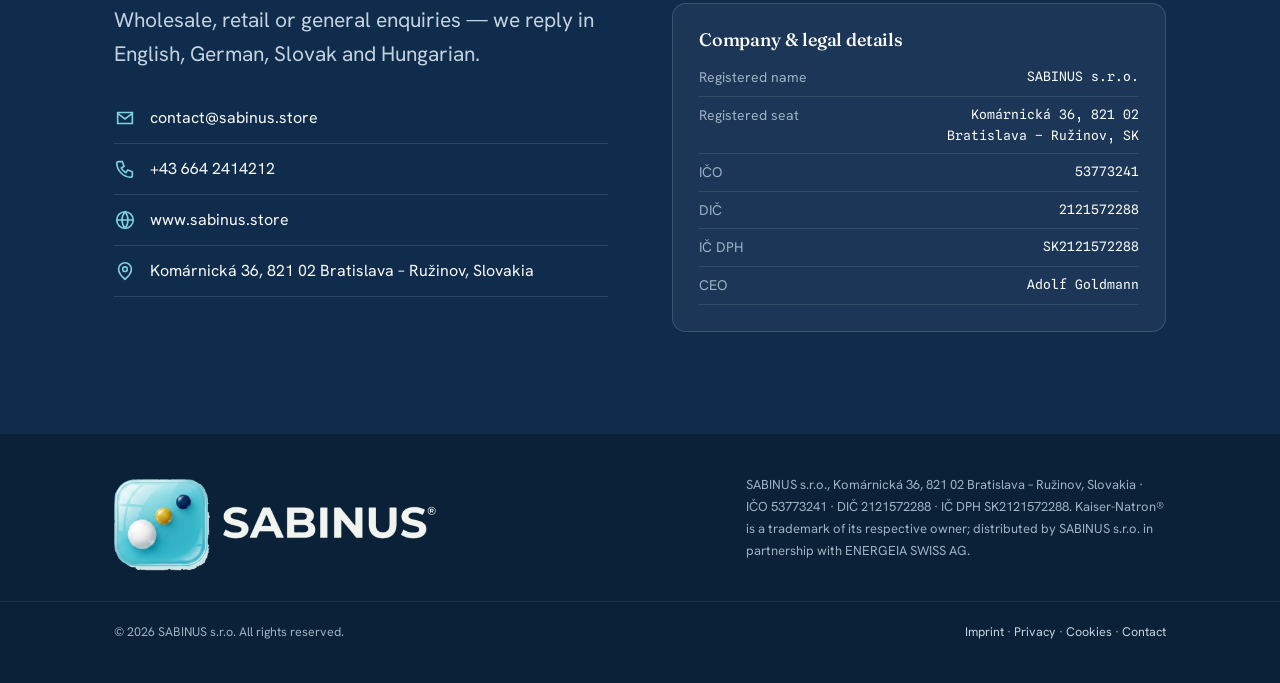
==== commit 3b5482b2: "Add files via upload SABINUS — új logó beépítése nagyobb méretben + új hír a logóról" ====
--- a/index.html
+++ b/index.html
@@ -353,9 +353,18 @@
         </div>
         <div class="news-grid">
         <article class="post feat reveal">
+          <div class="cover logo-panel"><img src="assets/img/sabinus-logo.png" alt="The new SABINUS logo" loading="lazy"></div>
+          <div class="body">
+            <span class="badge">New look</span>
+            <div class="meta"><span class="cat cat-strategy">Brand</span><span>June 2026</span></div>
+            <h3>Introducing our new SABINUS logo</h3>
+            <p>We are delighted to unveil our new SABINUS logo to our readers. The fresh turquoise glass stands for the purity, clarity and freshness at the heart of everything we distribute. The three rising spheres echo the gentle effervescence of pure sodium bicarbonate — and carry the values behind our name: <strong>white</strong> for cleanliness, <strong>golden yellow</strong> for everyday energy and care, and <strong>deep navy</strong> for the trust and reliability our partners count on. The same SABINUS — now with a brighter, more confident face.</p>
+            <a class="more" href="#top">Read more →</a>
+          </div>
+        </article>
+          <article class="post reveal">
           <div class="cover logo-panel"><img src="assets/img/partners/lativus-logo.svg" alt="Lativus Network Kft. logo" loading="lazy"></div>
           <div class="body">
-            <span class="badge">New strategy</span>
             <div class="meta"><span class="cat cat-strategy">Partnership</span><span>June 2026</span></div>
             <h3>Lativus Network Kft. becomes SABINUS’s sales partner in Hungary</h3>
             <p>As part of a new growth strategy, Hungary’s <strong>Lativus Network Kft.</strong> joins SABINUS as our sales partner for the Hungarian market — with ambitious plans to take Kaiser-Natron® beyond pharmacies and onto the shelves of major retail chains. It is a significant step in bringing the brand closer to households across Hungary.</p>
--- a/assets/css/styles.css
+++ b/assets/css/styles.css
@@ -34,7 +34,7 @@
 
 /* ----- reset ----- */
 *, *::before, *::after { box-sizing: border-box; }
-html { -webkit-text-size-adjust: 100%; scroll-behavior: smooth; }
+html { -webkit-text-size-adjust: 100%; scroll-behavior: smooth; scroll-padding-top: 124px; }
 @media (prefers-reduced-motion: reduce) {
   html { scroll-behavior: auto; }
   *, *::before, *::after { animation-duration: .001ms !important; animation-iteration-count: 1 !important; transition-duration: .001ms !important; }
@@ -99,7 +99,7 @@
   backdrop-filter: saturate(140%) blur(10px);
   border-bottom: 1px solid var(--line);
 }
-.nav { display: flex; align-items: center; justify-content: space-between; height: 68px; }
+.nav { display: flex; align-items: center; justify-content: space-between; height: 112px; gap: 18px; }
 .brand { display: flex; align-items: center; gap: 11px; font-family: var(--display); font-weight: 600; font-size: 21px; color: var(--ink); letter-spacing: .02em; }
 .brand:hover { text-decoration: none; }
 .brand .mark { width: 30px; height: 30px; flex: none; }
@@ -458,7 +458,17 @@
 .site-footer .brand small::before, .site-footer .brand small::after { background: #6d8197; opacity: .7; }
 
 /* ===== Uploaded SABINUS logo (image lockup) ===== */
-.brand-logo { height: 42px; width: auto; display: block; }
-.site-header .brand-logo { height: 40px; }
-.site-footer .brand-logo { height: 40px; }
-@media (max-width: 600px){ .brand-logo { height: 34px; } }
+.brand-logo { height: 96px; width: auto; display: block; }
+.site-header .brand-logo { height: 96px; }
+.site-footer .brand-logo { height: 92px; }
+@media (max-width: 880px){ .site-header .brand-logo { height: 60px; } .nav { height: 82px; } }
+@media (max-width: 600px){ .site-header .brand-logo { height: 46px; } .nav { height: 64px; } .site-footer .brand-logo { height: 60px; } }
+
+/* Featured news card spans full width as a hero (logo announcement) */
+.news-grid > .post.feat { grid-column: 1 / -1; }
+@media (min-width: 721px){
+  .post.feat { display: grid; grid-template-columns: 1.15fr 1fr; }
+  .post.feat .cover.logo-panel { aspect-ratio: auto; height: 100%; min-height: 250px; border-bottom: none; border-right: 1px solid var(--line); }
+  .post.feat .body { justify-content: center; }
+  .post.feat h3 { font-size: clamp(22px, 2.4vw, 28px); }
+}
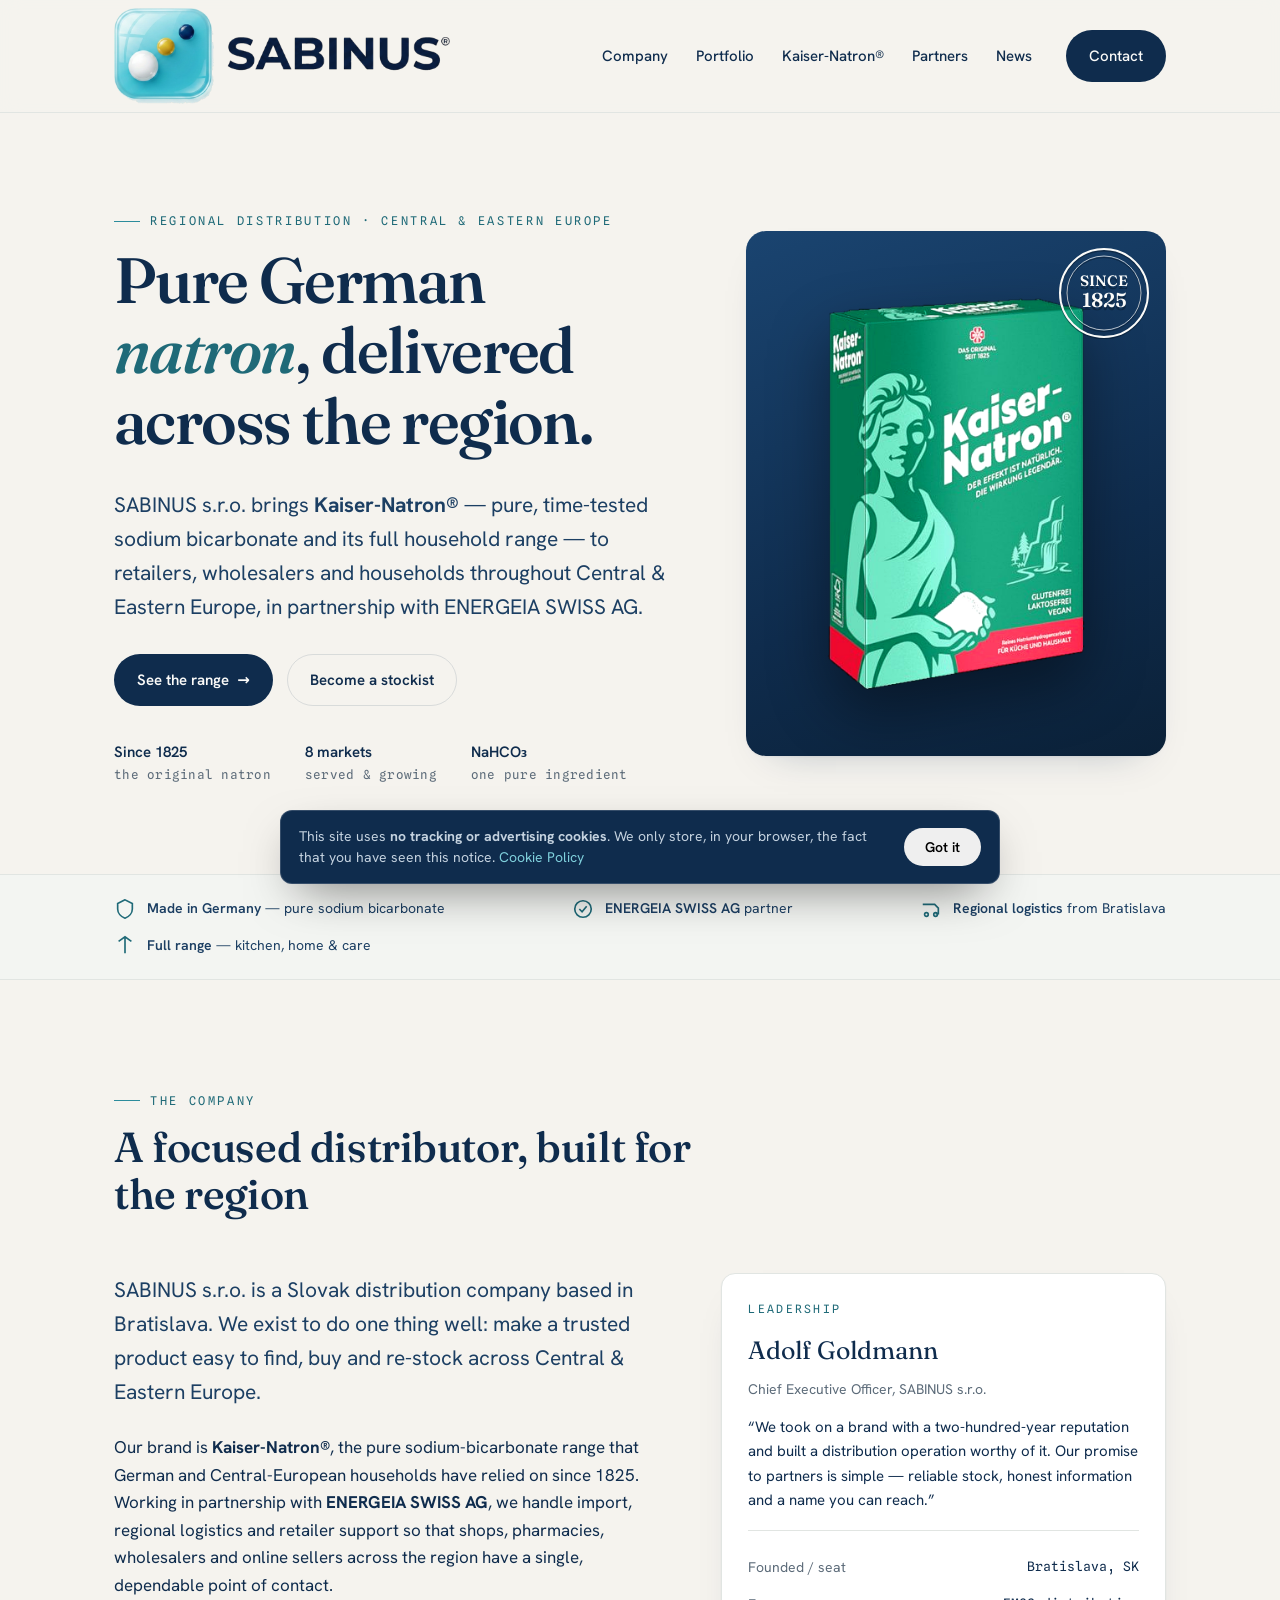
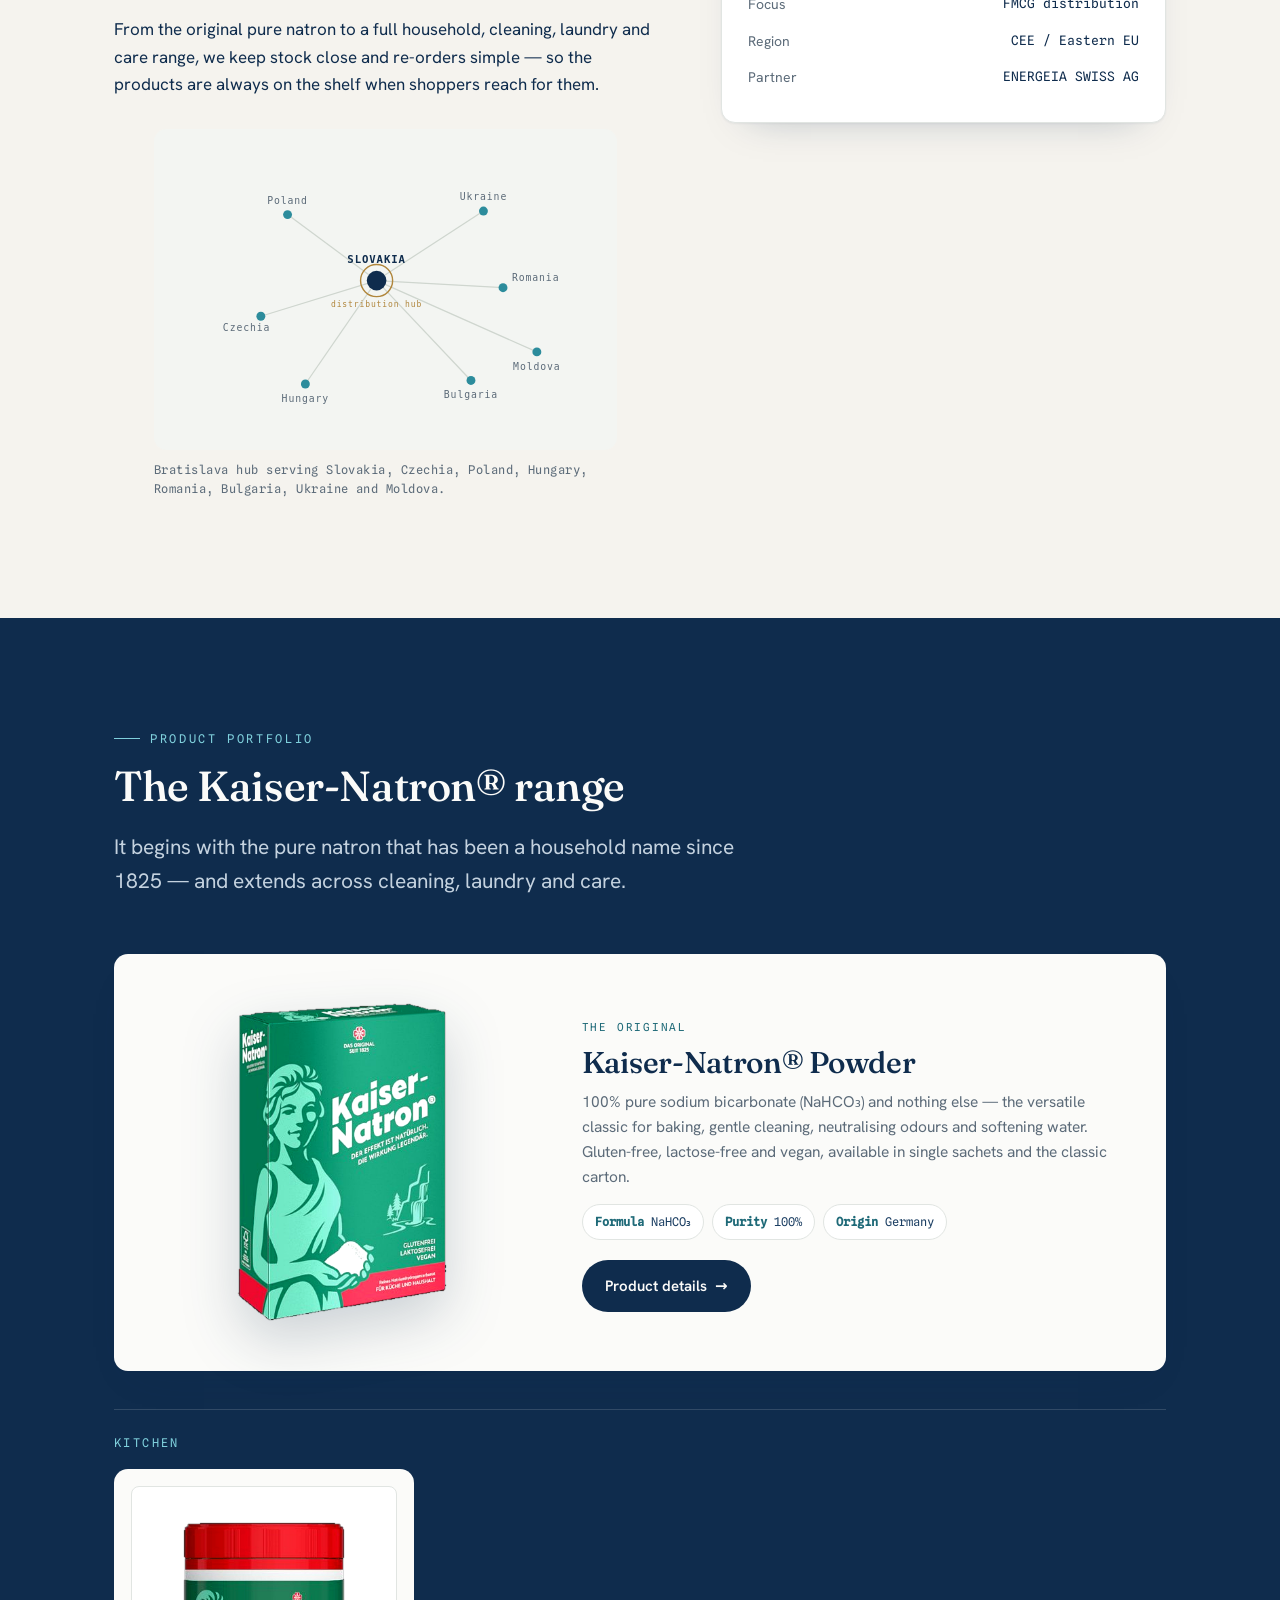
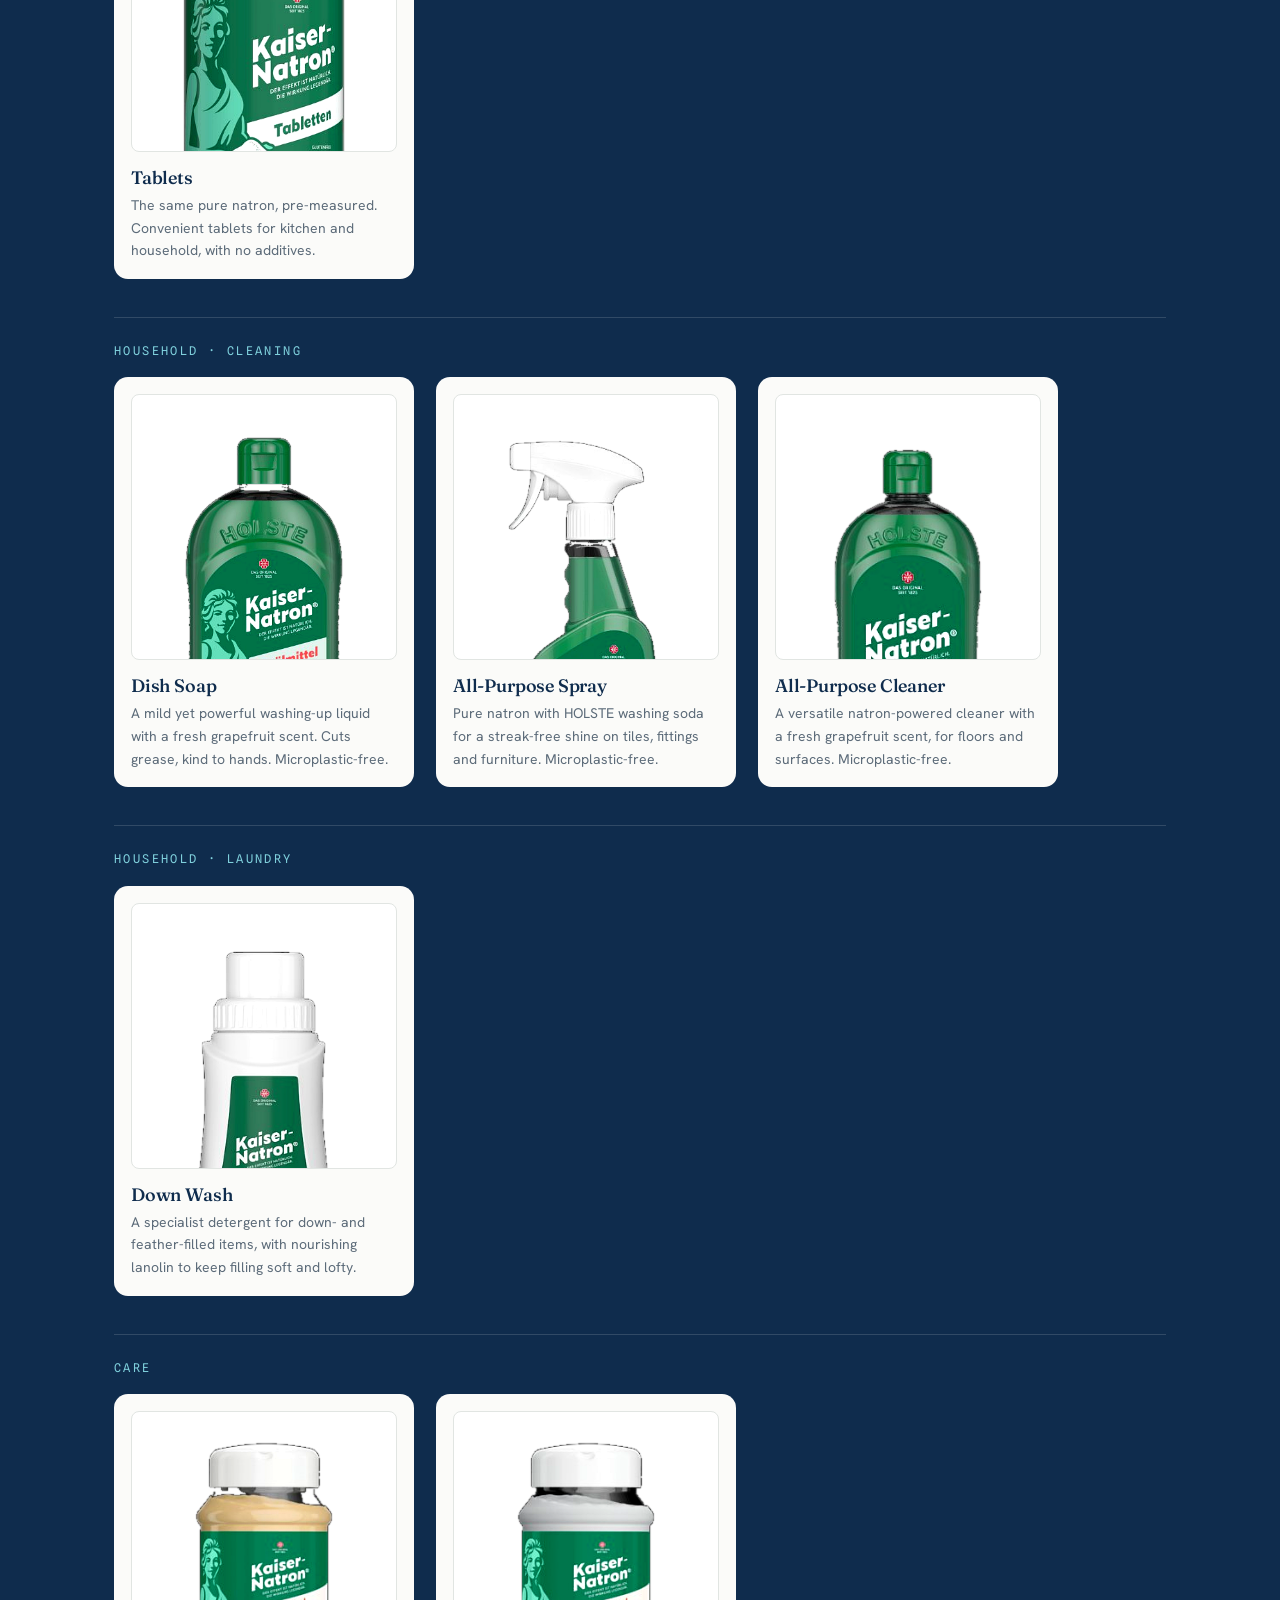
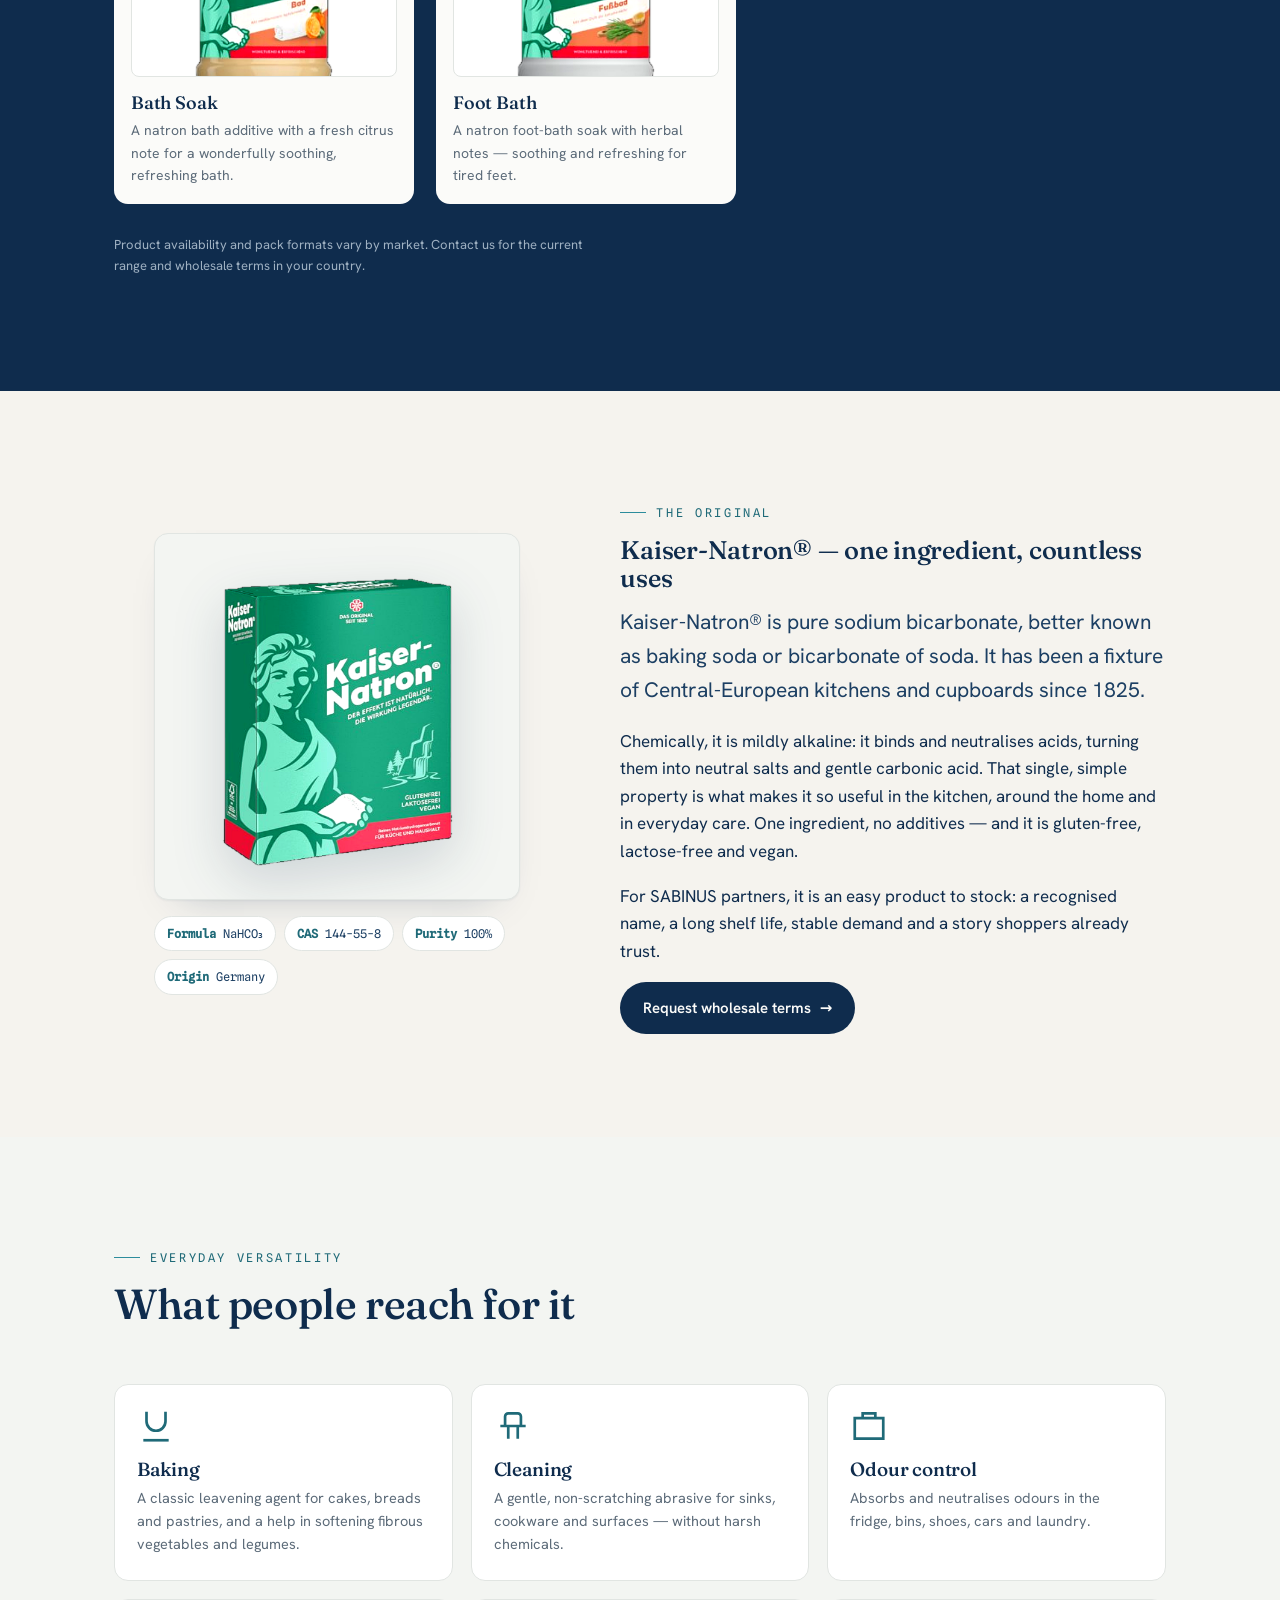
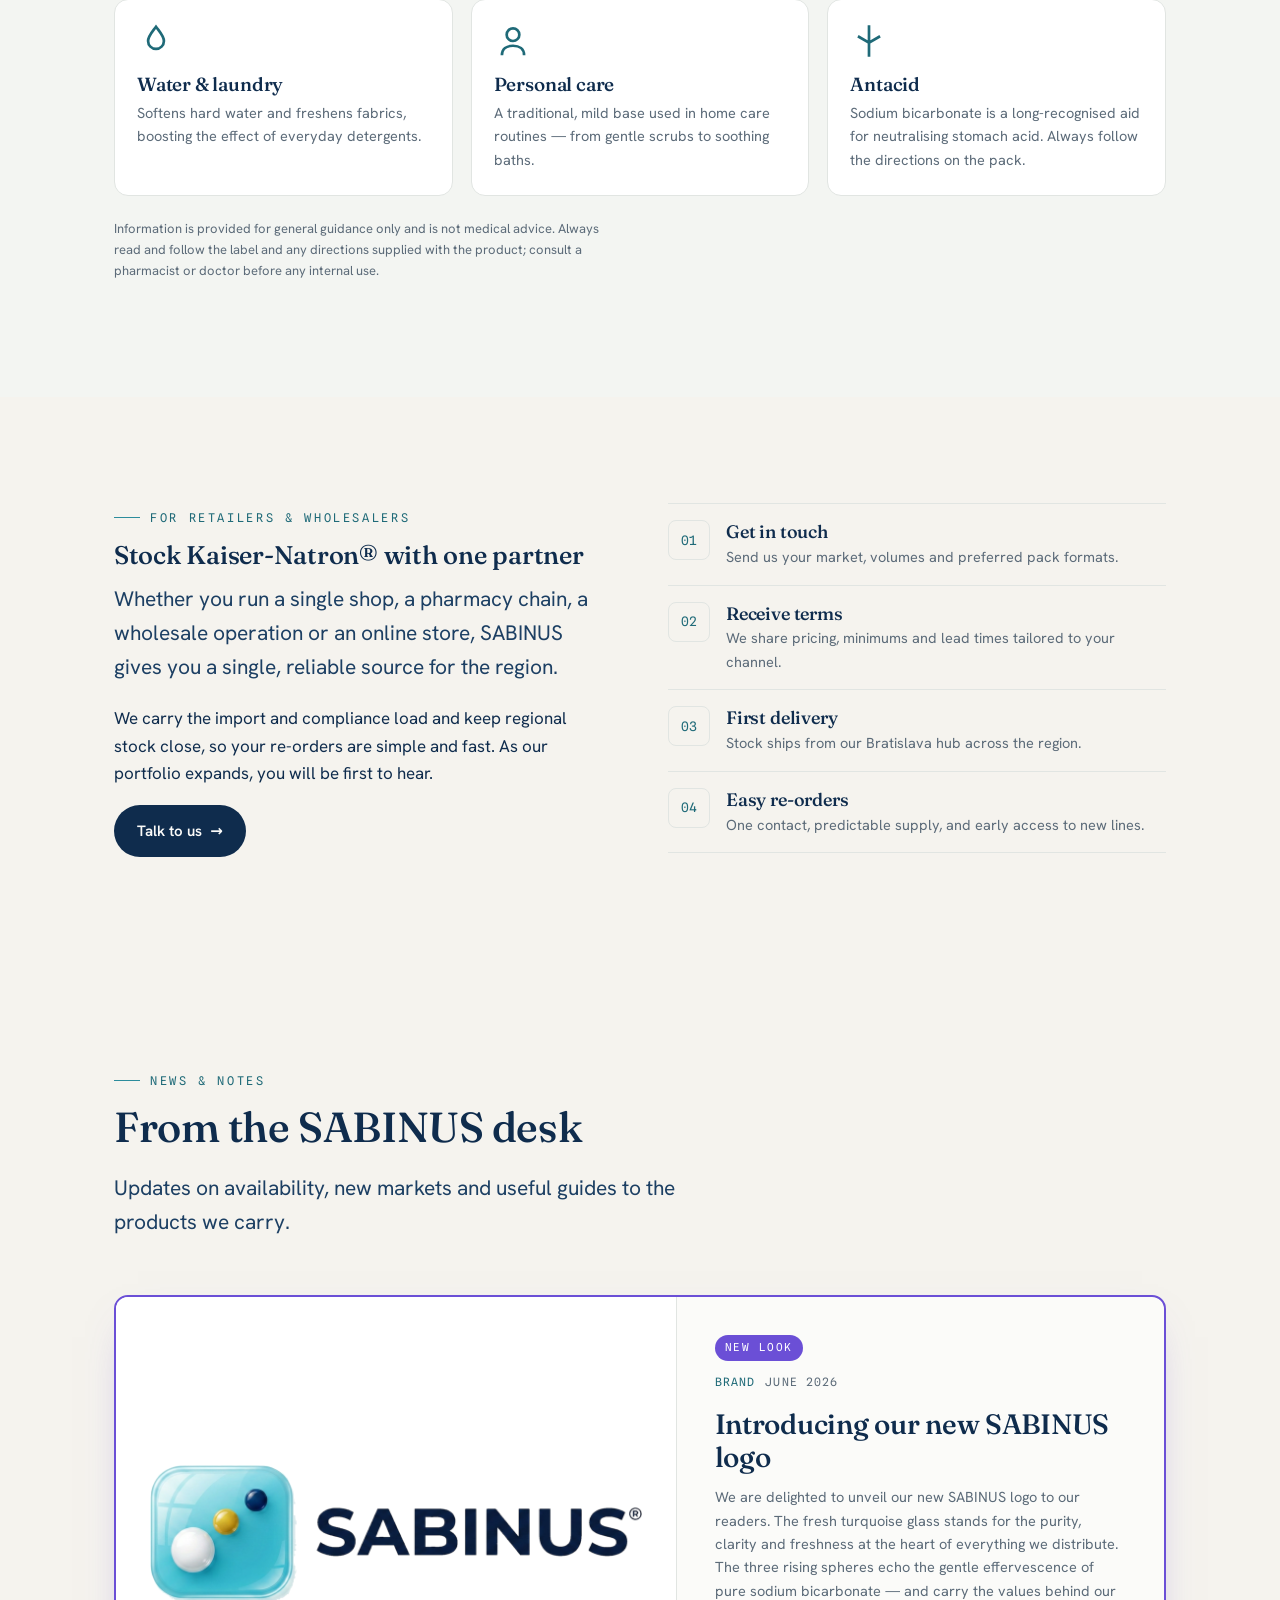
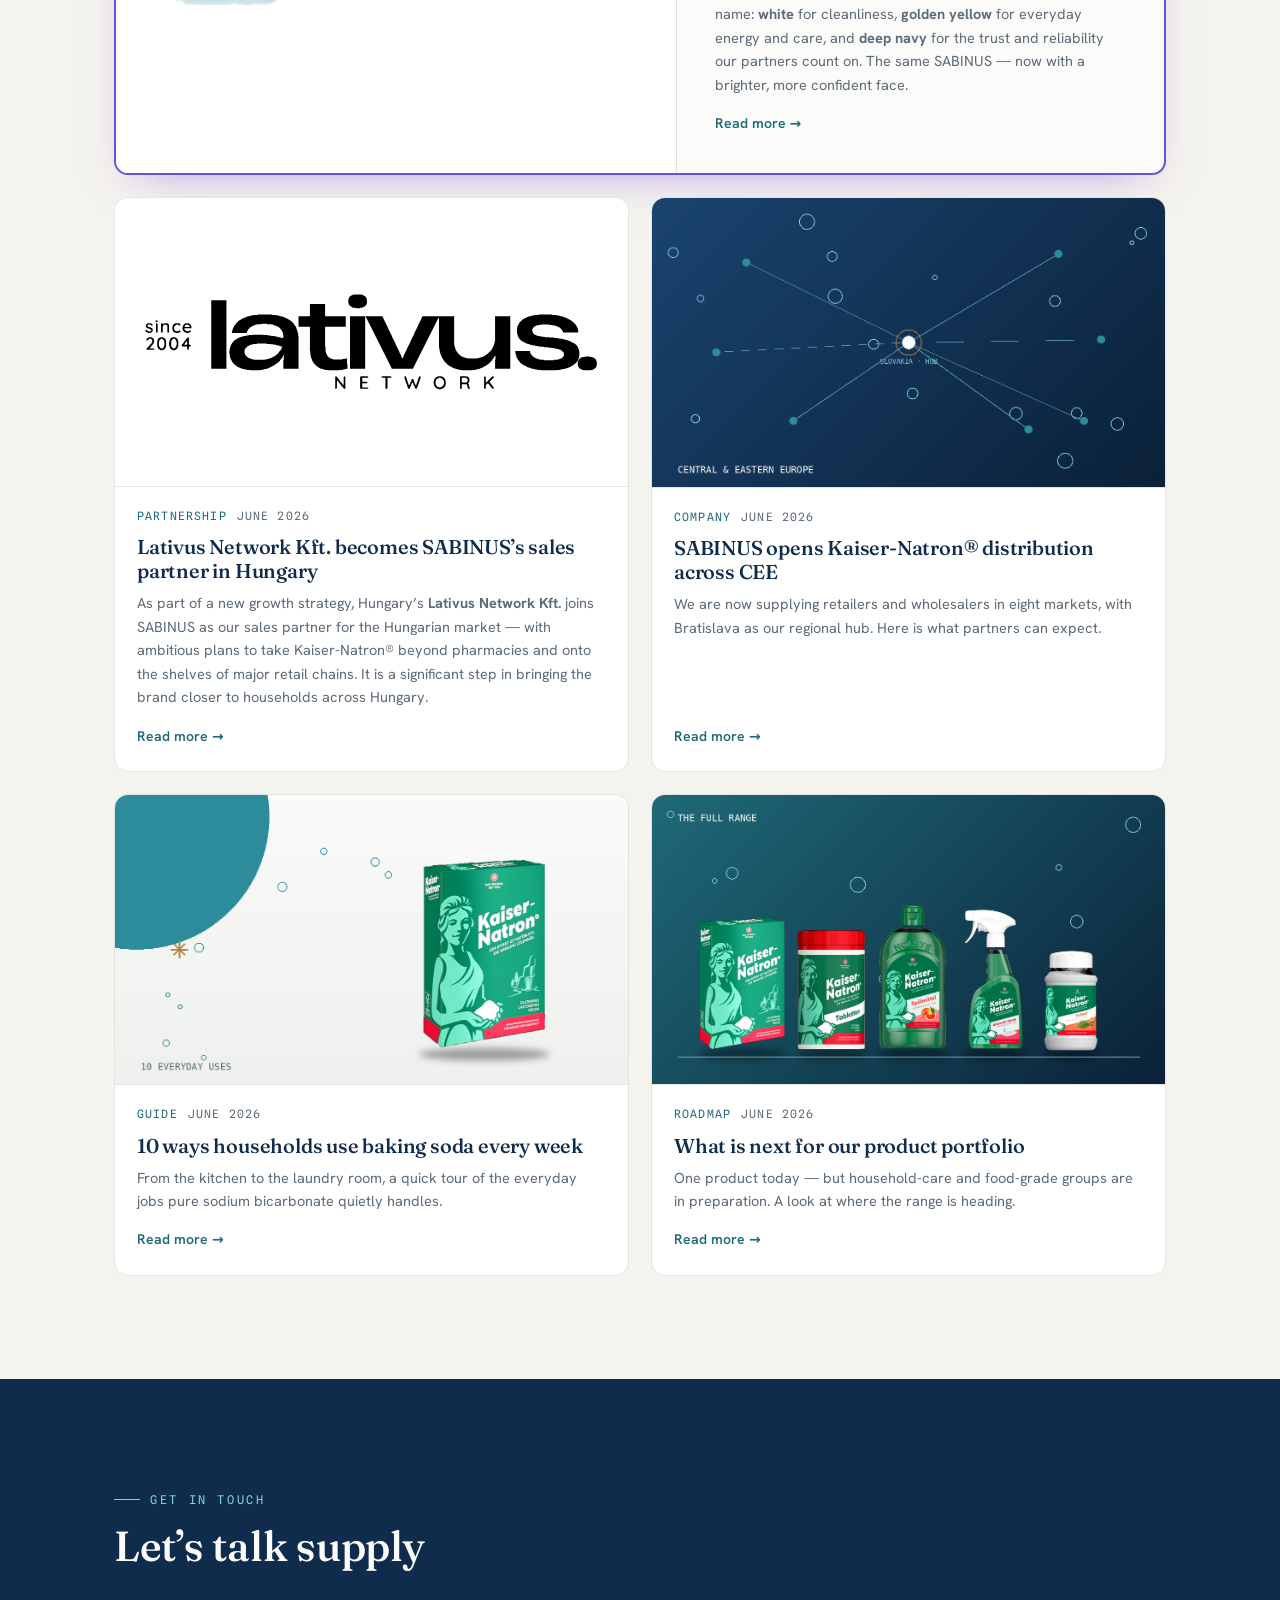
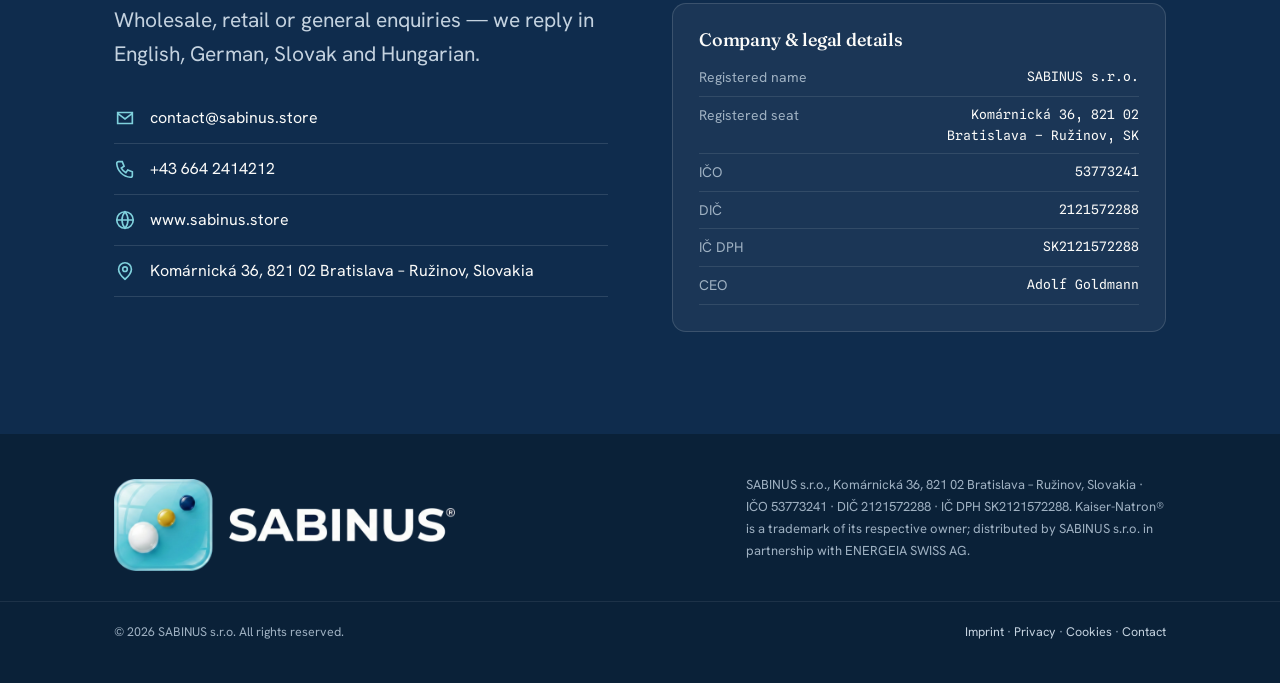
==== commit 62941090: "Add files via upload SABINUS weboldal — lábléc-logó, iOS home-screen ikon, cookie-sáv magasság" ====
--- a/index.html
+++ b/index.html
@@ -30,6 +30,11 @@
 
   <!-- ============ ICONS / FONTS (self-hosted — no third-party requests) ============ -->
   <link rel="icon" type="image/png" href="assets/img/favicon.png" />
+  <link rel="apple-touch-icon" sizes="180x180" href="apple-touch-icon.png" />
+  <link rel="icon" type="image/png" sizes="192x192" href="assets/img/icon-192.png" />
+  <link rel="icon" type="image/png" sizes="512x512" href="assets/img/icon-512.png" />
+  <meta name="apple-mobile-web-app-title" content="SABINUS" />
+  <link rel="manifest" href="site.webmanifest" />
   <link rel="stylesheet" href="assets/css/fonts.css" />
   <link rel="stylesheet" href="assets/css/styles.css" />
 
--- a/assets/css/styles.css
+++ b/assets/css/styles.css
@@ -392,7 +392,10 @@
 .cookie-notice p { margin: 0; flex: 1 1 300px; color: #c4d2df; line-height: 1.5; }
 .cookie-notice a { color: #7fd0dc; }
 .cookie-notice .btn { padding: 9px 20px; font-size: 14px; flex: none; }
-@media (max-width: 520px){ .cookie-notice { flex-direction: column; align-items: stretch; } }
+@media (max-width: 520px){
+  .cookie-notice { flex-direction: column; align-items: stretch; }
+  .cookie-notice p { flex: 0 1 auto; } /* fix: a 300px flex-basis oszlop-módban 300px magas dobozt csinált */
+}
 
 /* legal documents */
 .legal-doc { max-width: 820px; }
@@ -472,3 +475,7 @@
   .post.feat .body { justify-content: center; }
   .post.feat h3 { font-size: clamp(22px, 2.4vw, 28px); }
 }
+
+/* Show logo-panel covers (e.g. Lativus) fully, never cropped */
+.post .cover.logo-panel { background: #fff; }
+.post .cover.logo-panel img { object-fit: contain; padding: 22px; width: 100%; height: 100%; }
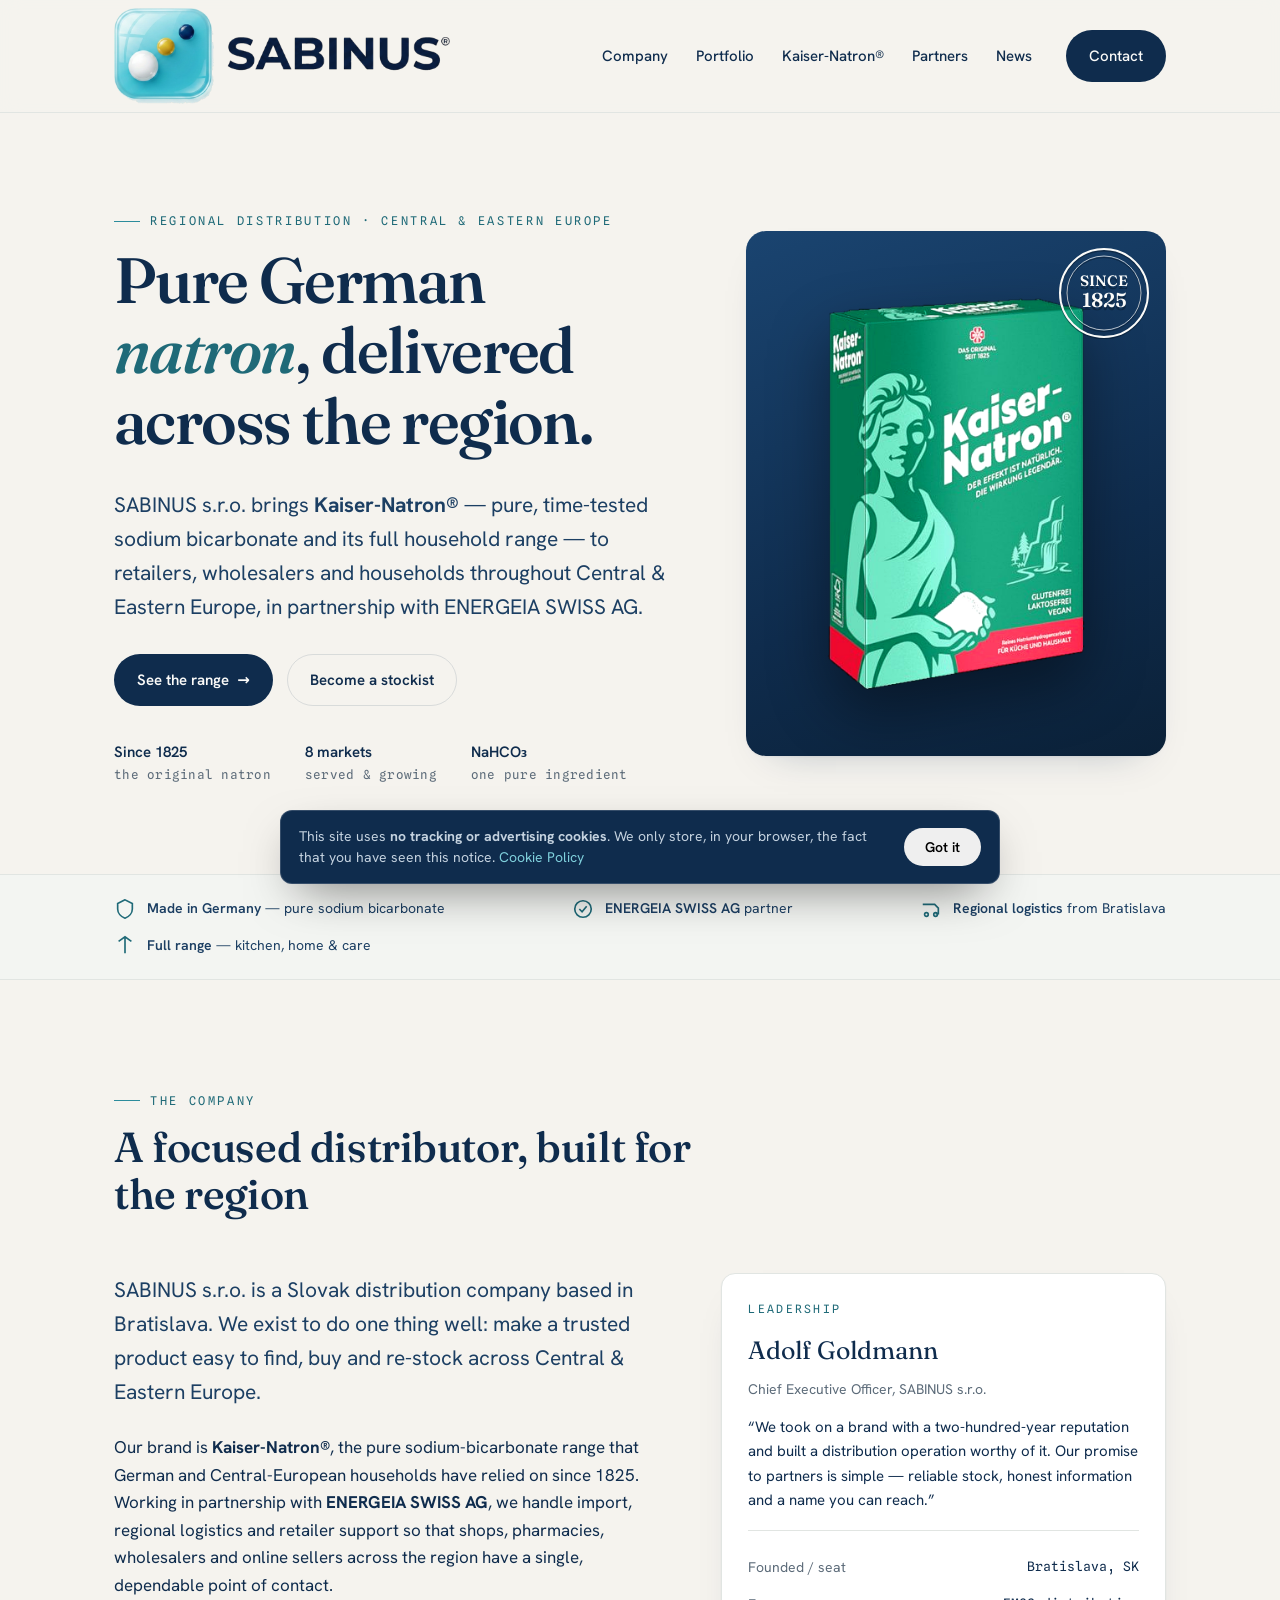
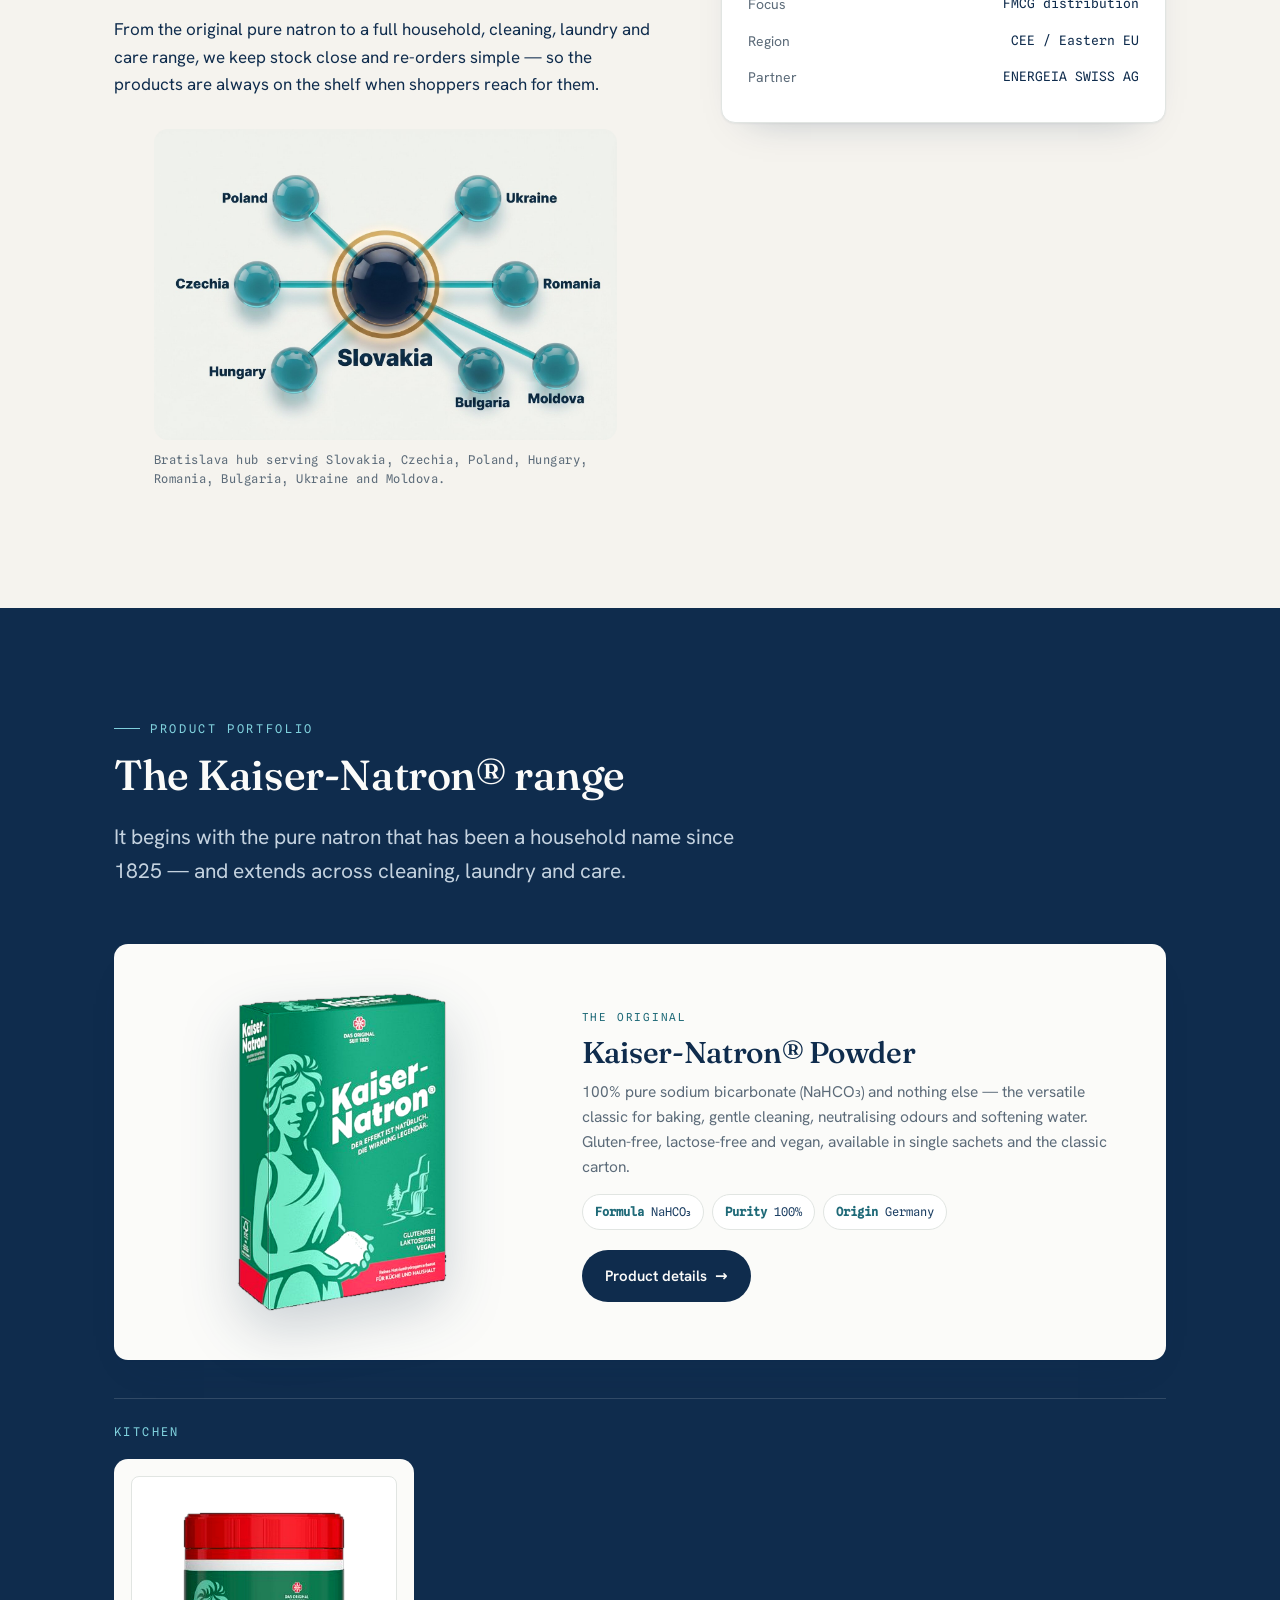
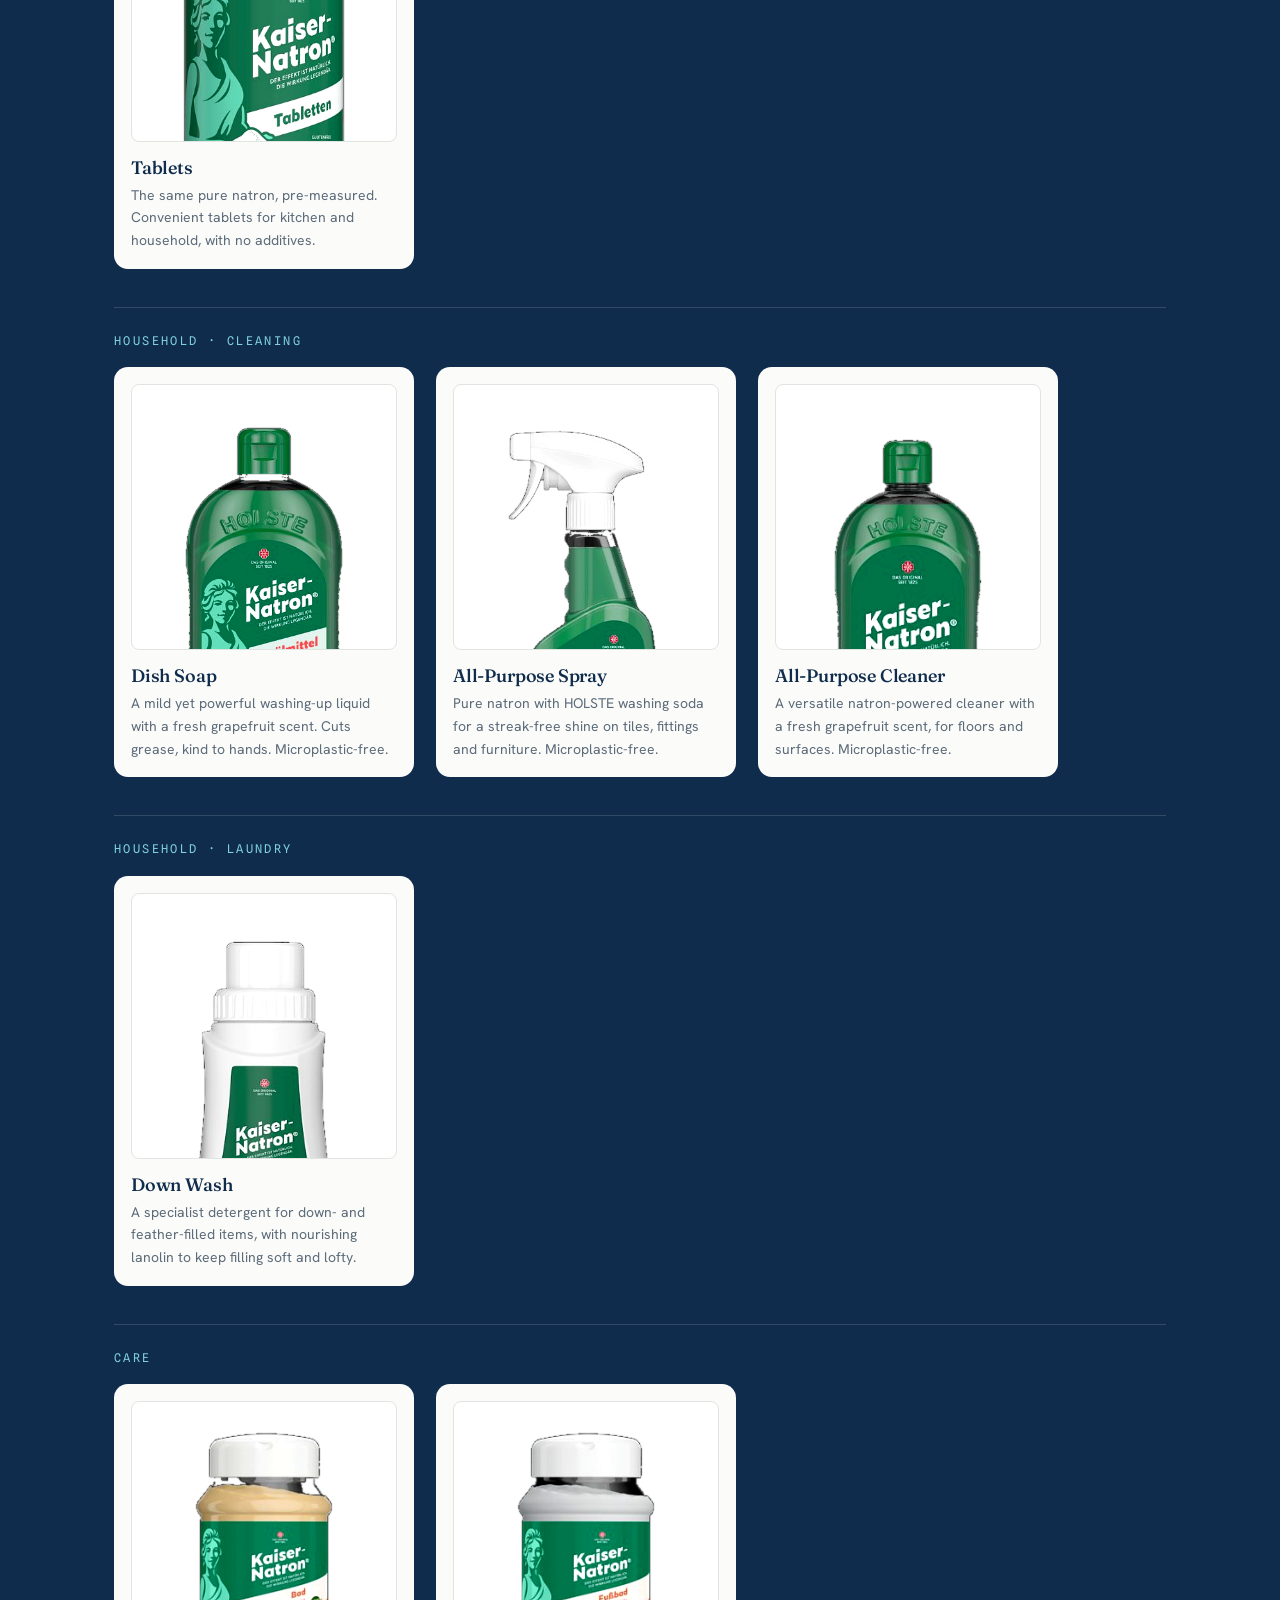
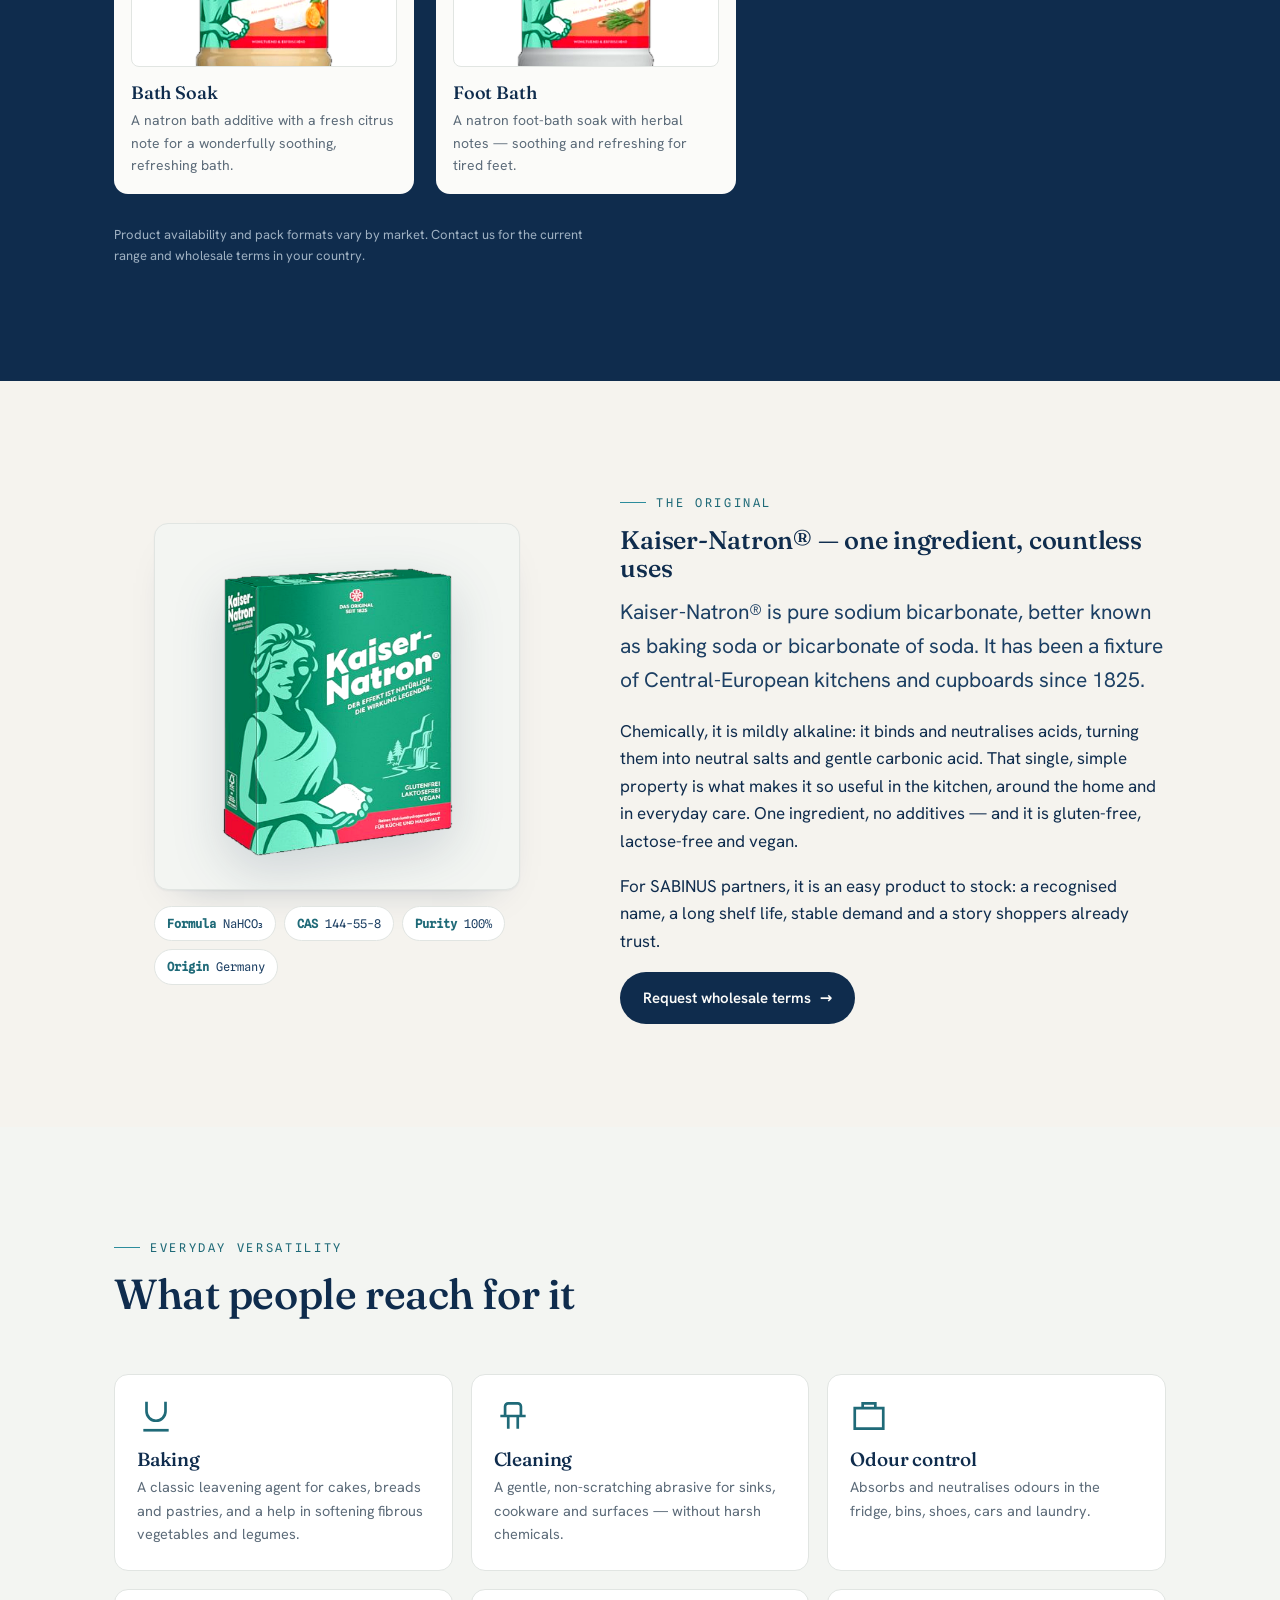
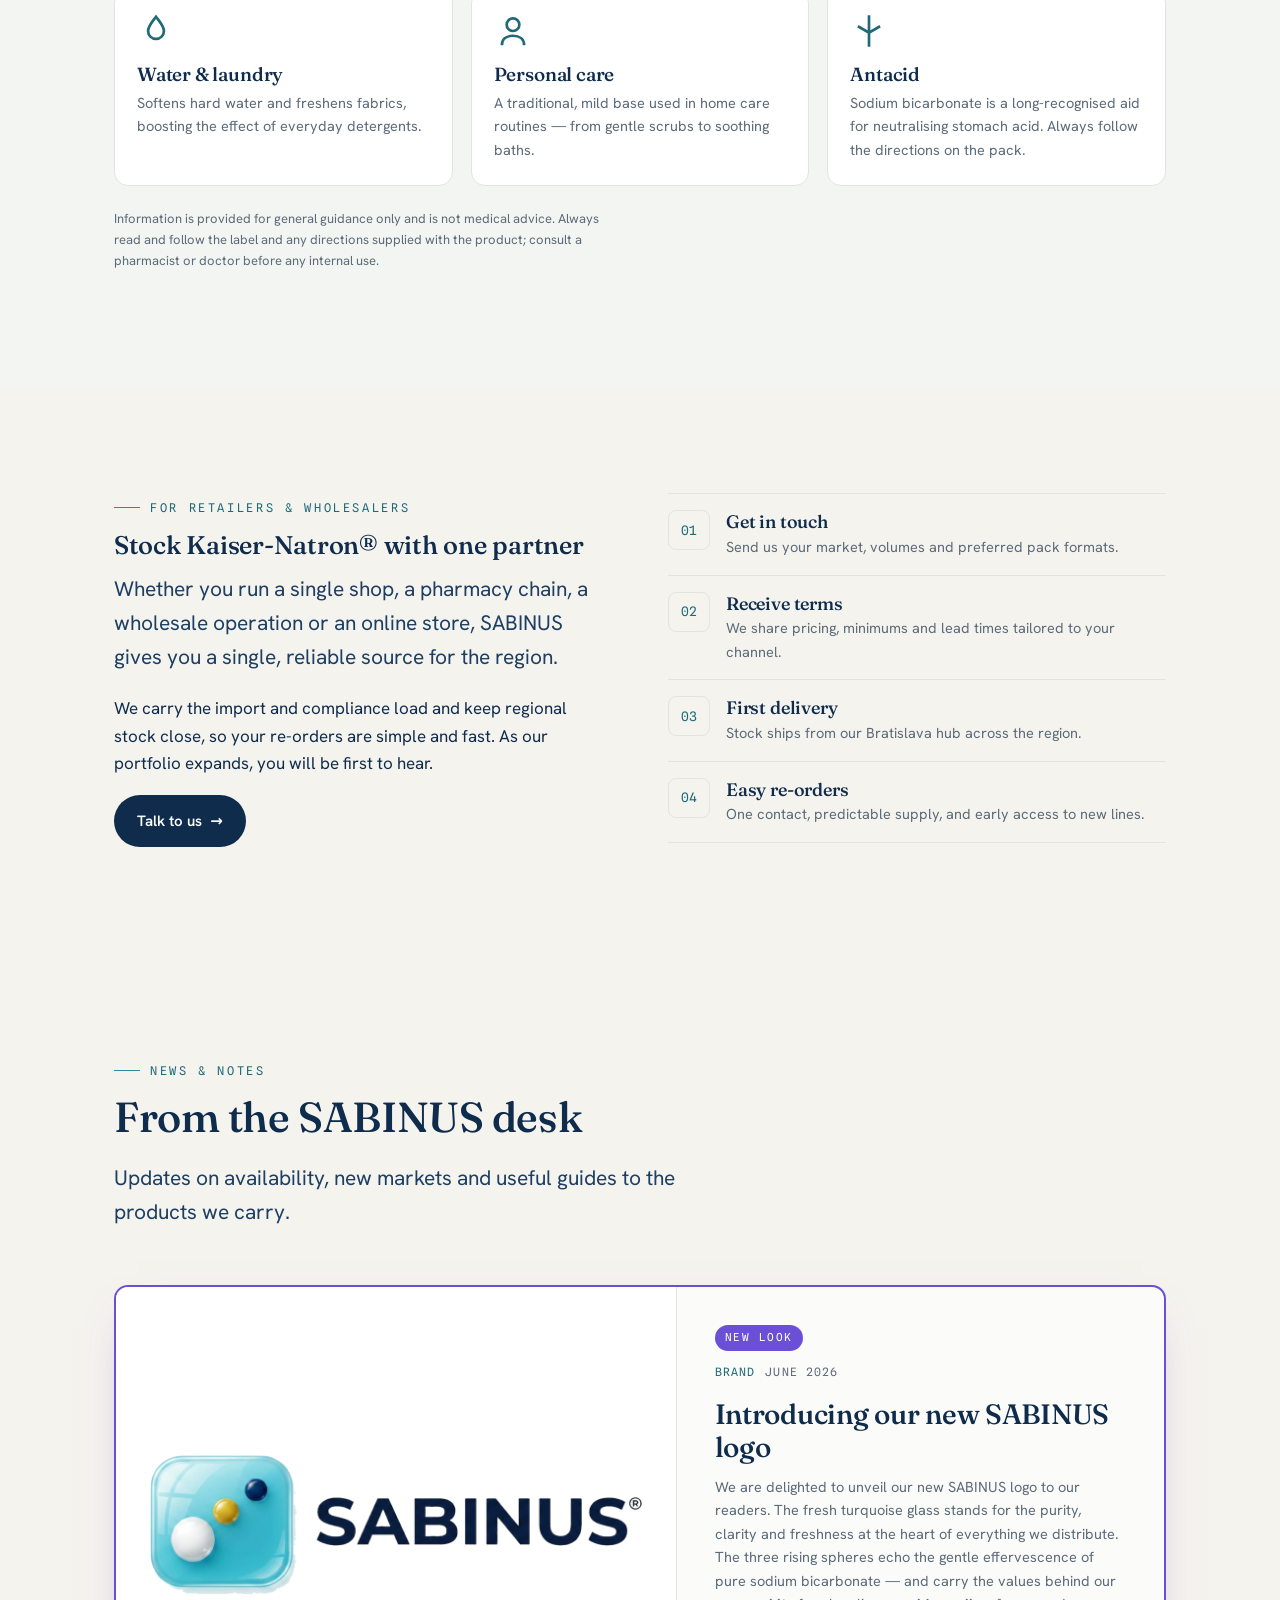
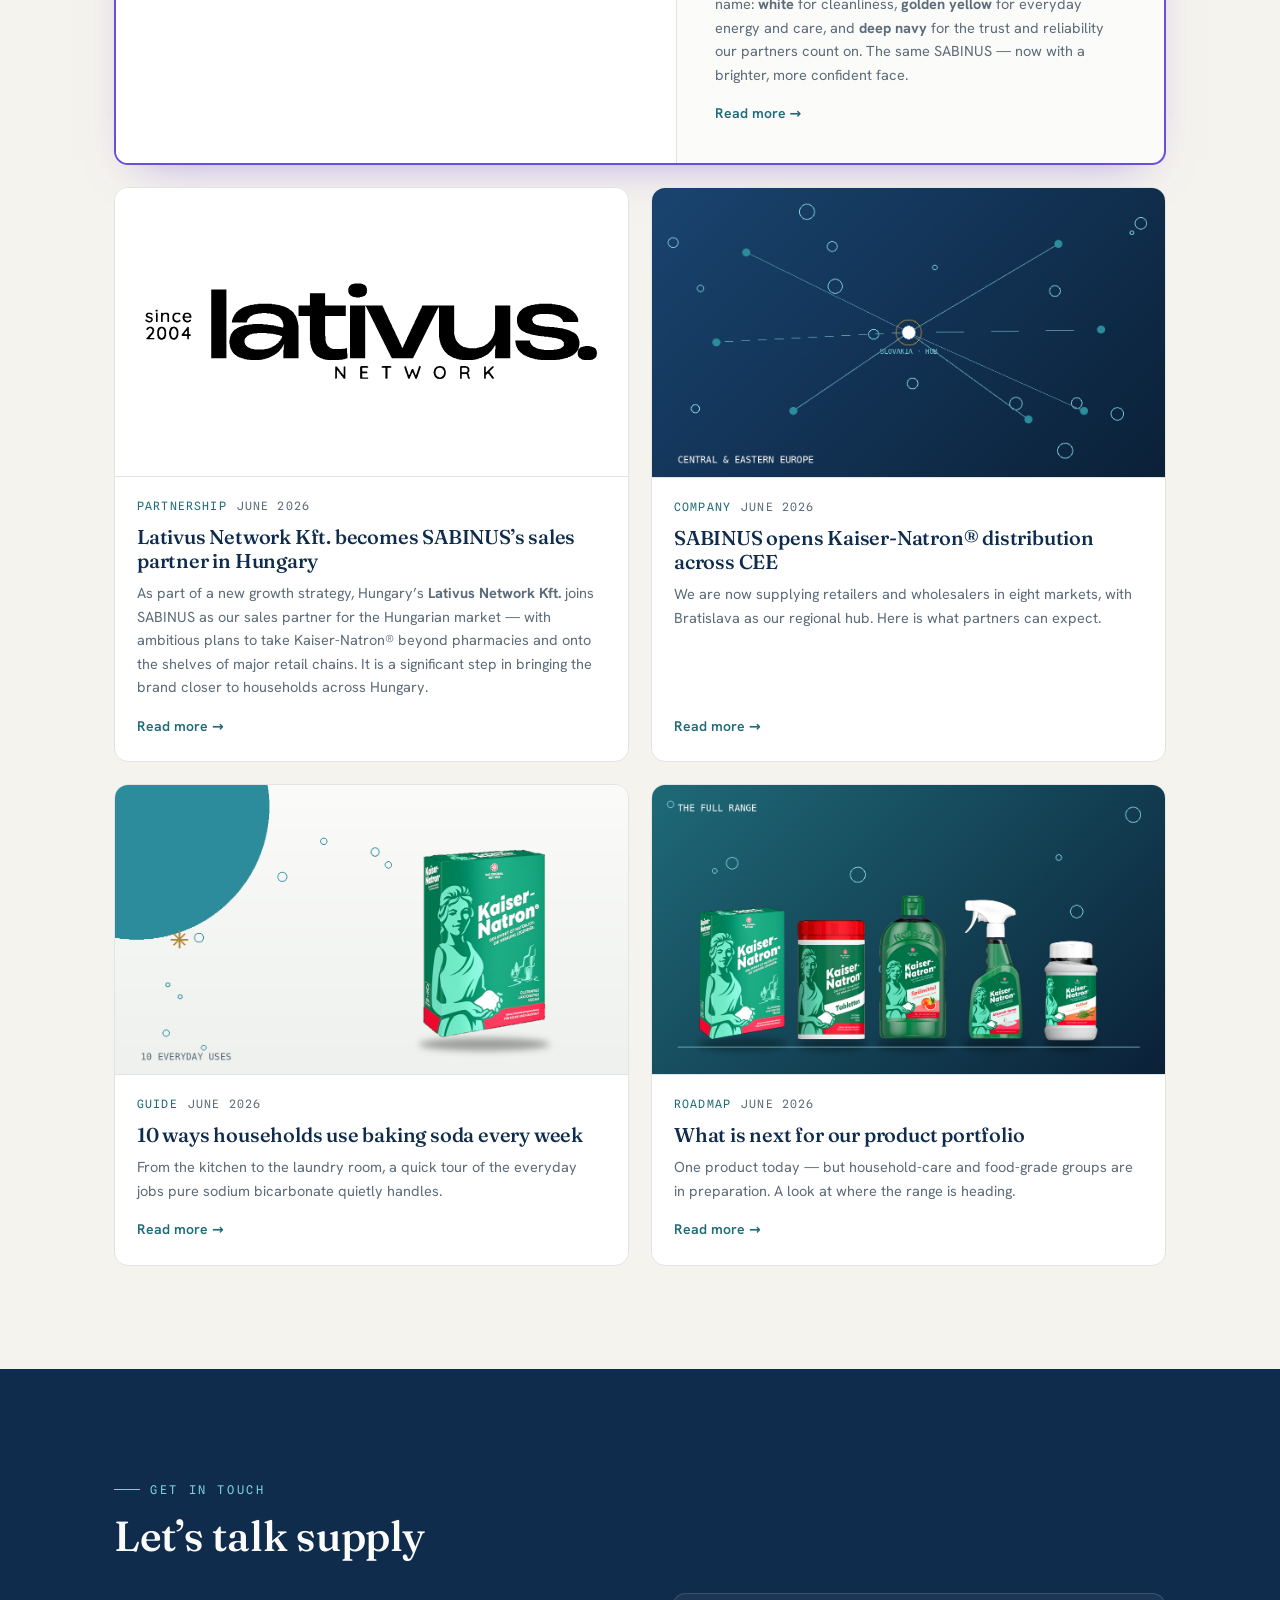
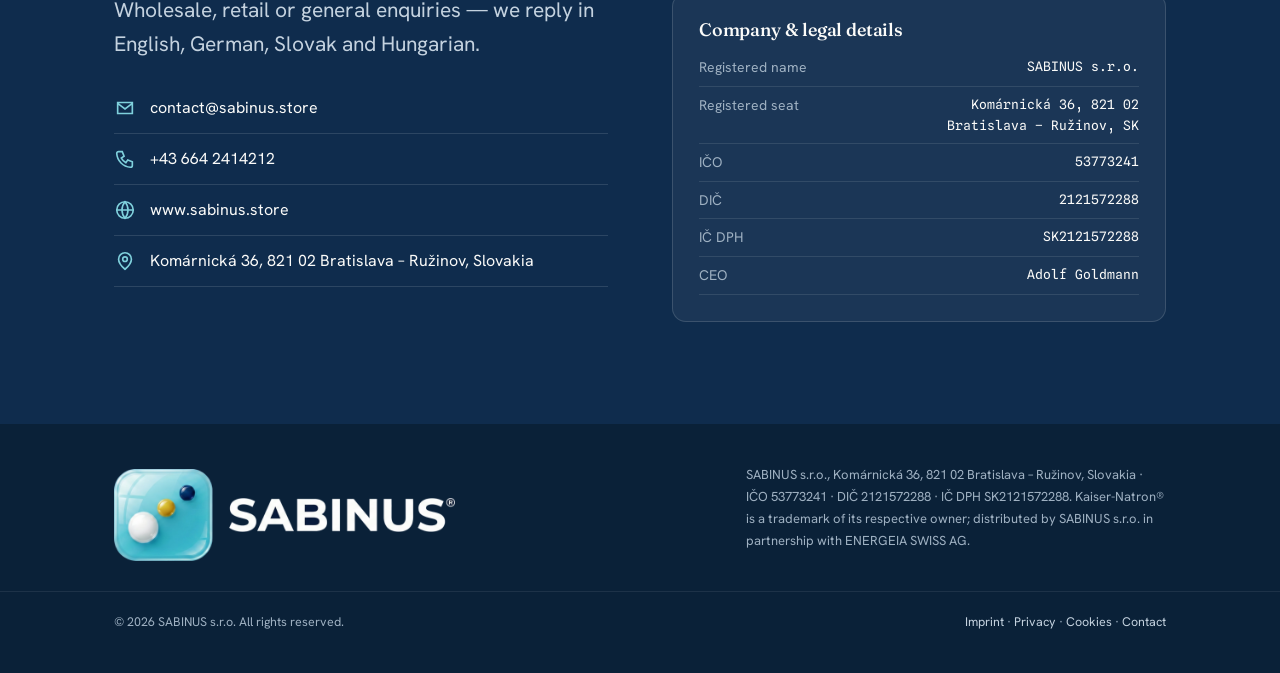
==== commit 2928e53b: "Add files via upload régió-térkép cseréje üveges 3D renderre" ====
--- a/index.html
+++ b/index.html
@@ -178,7 +178,7 @@
             <p>From the original pure natron to a full household, cleaning, laundry and care range, we keep stock close and re-orders simple — so the products are always on the shelf when shoppers reach for them.</p>
 
             <figure class="region">
-              <img src="assets/img/region-map.svg" alt="Distribution network across Central & Eastern Europe with Slovakia as the hub" loading="lazy" />
+              <img src="assets/img/region-map.jpg" alt="Distribution network across Central & Eastern Europe with Slovakia as the hub" loading="lazy" />
               <figcaption>Bratislava hub serving Slovakia, Czechia, Poland, Hungary, Romania, Bulgaria, Ukraine and Moldova.</figcaption>
             </figure>
           </div>
--- a/assets/css/styles.css
+++ b/assets/css/styles.css
@@ -205,6 +205,7 @@
 
 /* region map */
 .region { margin-top: 30px; }
+.region img { border-radius: 14px; }
 .region figcaption { font-family: var(--mono); font-size: 12px; color: var(--slate); margin-top: 10px; letter-spacing: .04em; }
 
 /* =====================================================================
